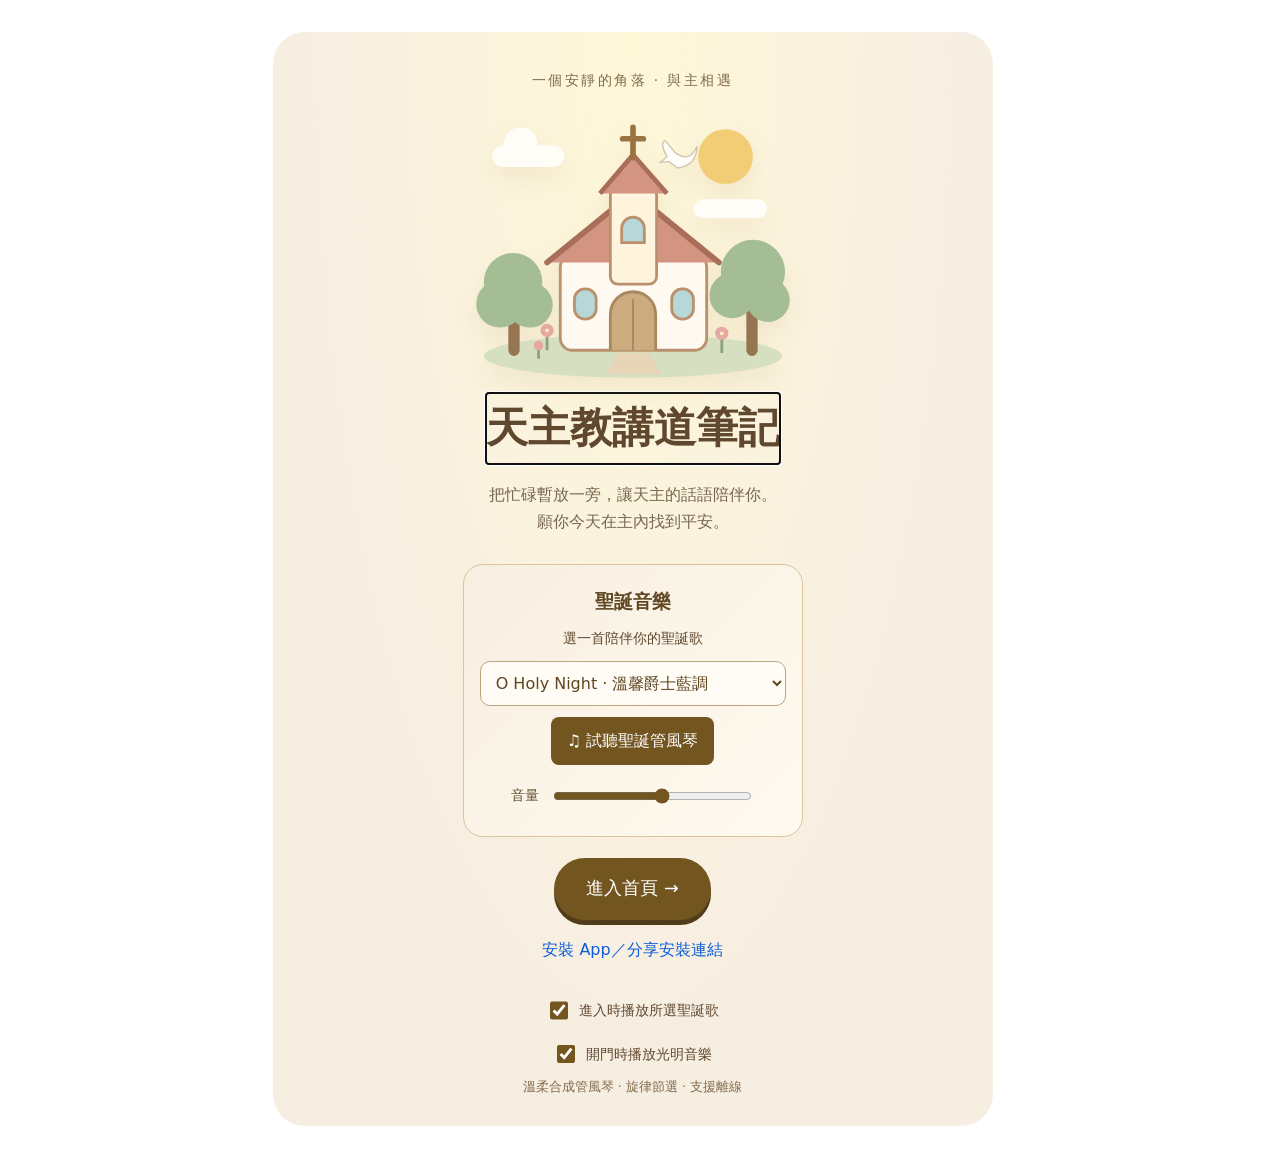
==== index.html @ d3eb5dec "開門加入白藍黃柔和放射光並漸顯金句" ====
<!DOCTYPE html>
<html lang="zh-Hant">
<head>
  <meta charset="UTF-8">
  <meta name="viewport" content="width=device-width, initial-scale=1.0">
  <title>天主教講道筆記</title>
  <meta name="theme-color" content="#72551f">
  <meta name="apple-mobile-web-app-capable" content="yes">
  <meta name="apple-mobile-web-app-title" content="講道筆記">
  <link rel="manifest" href="manifest.webmanifest">
  <link rel="icon" href="icons/app-icon.svg" type="image/svg+xml">
  <link rel="apple-touch-icon" href="icons/app-icon-192.png">
  <link rel="preload" as="image" href="icons/church-glass-door-left.webp">
  <link rel="preload" as="image" href="icons/church-glass-door-right.webp">
  <link rel="stylesheet" href="cover.css">
  <style>
    body {
      font-family: system-ui, "Noto Sans TC", "Microsoft JhengHei", sans-serif;
      max-width: 720px;
      margin: 0 auto;
      padding: 2rem 1.5rem;
      line-height: 1.7;
      color: #222;
    }
    h1 {
      font-size: 1.8rem;
      margin-bottom: 0.3rem;
    }
    .subtitle {
      color: #666;
      margin-bottom: 2rem;
    }
    .card {
      background: #f8f9fa;
      border-radius: 12px;
      padding: 1.5rem;
      margin-bottom: 1.5rem;
    }
    a {
      color: #0b5ed7;
      text-decoration: none;
    }
    a:hover {
      text-decoration: underline;
    }
    .actions {
      display: flex;
      flex-wrap: wrap;
      gap: 0.75rem;
      margin-top: 1rem;
    }
    .button {
      display: inline-block;
      padding: 0.65rem 1rem;
      border: 0;
      border-radius: 8px;
      color: white;
      background: #72551f;
      cursor: pointer;
      font: inherit;
      text-decoration: none;
    }
    .button.secondary { background: #657468; }
    .button:hover { text-decoration: none; filter: brightness(1.08); }
    [hidden] { display: none !important; }
    .scripture-card { background: #fff8e8; border-left: 4px solid #72551f; }
    .scripture-card h2 { font-size: 1.25rem; margin-top: 0; }
    #verseText { margin: 1rem 0; font-size: 1.2rem; line-height: 1.9; }
    #verseReference { color: #665434; font-size: .9rem; }
    .cover-music { width: min(100%,340px); box-sizing: border-box; border-radius: 20px; padding: 1rem; margin: .5rem 0 1.3rem; }
    .cover-music h2 { font-size: 1.2rem; }
    .cover-music label { font-size: .85rem; }
    #christmasSong { display: block; width: 100%; margin: .65rem 0; padding: .7rem; border: 1px solid #bba57f; border-radius: 10px; color: #604723; background: #fffcf5; font: inherit; }
    .cover-music .organ-volume { margin-top: .45rem; justify-content: center; }
    .christmas-card { background: linear-gradient(135deg,#f7efe0,#fffaf0); border: 1px solid #dac59a; }
    .christmas-card h2 { font-family: Georgia,"Noto Serif TC",serif; color: #604723; margin: .3rem 0; }
    .christmas-kicker { color: #806943; font-size: .8rem; letter-spacing: .16em; margin: 0; }
    .organ-volume { display: flex; align-items: center; gap: .8rem; margin-top: 1rem; color: #665434; }
    .organ-volume input { accent-color: #72551f; width: min(220px,65%); min-height: 44px; }
    #christmasOrganStatus:empty { display: none; }
    .home-page h1:focus { outline: none; }
    .home-page { min-height: calc(100svh - 4rem); }
    .page-navigation { display: flex; align-items: center; justify-content: space-between; gap: 1rem; }
    .page-count { color: #806943; white-space: nowrap; font-size: .9rem; }
    .verse-page { cursor: pointer; }
    .verse-tap-hint { text-align: center; color: #806943; font-size: .9rem; margin: 1.5rem 0 .5rem; }
    .verse-page { display: flex; flex-direction: column; transform: translateZ(0); backface-visibility: hidden; isolation: isolate; }
    .verse-page .scripture-card { margin: auto 0; }
    .verse-page h1 { margin: 1rem 0 1.5rem; }
    .home-top-actions { display: flex; align-items: center; gap: .75rem; }
    .settings-button { border: 1px solid #ded0b8; border-radius: 999px; padding: .45rem .8rem; background: #faf5eb; color: #72551f; font: inherit; cursor: pointer; min-height: 44px; }
    .settings-button span { font-size: 1.3rem; vertical-align: middle; }
    .sacred-heart-home { text-align: center; }
    .sacred-heart-figure { margin: .8rem auto 1rem; }
    .sacred-heart-figure img { display: block; width: auto; height: min(49svh,460px); max-width: 100%; object-fit: contain; margin: 0 auto; border-radius: 18px; box-shadow: 0 8px 26px #76532826; background: #eee0c8; }
    .sacred-heart-figure figcaption { font-family: Georgia,"Noto Serif TC",serif; margin-top: .6rem; color: #806943; }
    .homily-entry { border-radius: 999px; padding: .85rem 2.5rem; font-size: 1.15rem; }
    .settings-dialog { width: min(640px,calc(100% - 3rem)); max-height: 86svh; box-sizing: border-box; overflow-y: auto; overscroll-behavior: contain; padding: 1.2rem; color: #24211d; background: #fffcf6; border: 1px solid #d9c7a7; border-radius: 20px; box-shadow: 0 16px 70px #30231644; }
    .settings-dialog::backdrop { background: #2c241c88; }
    .settings-header { display: flex; align-items: center; justify-content: space-between; gap: 1rem; margin-bottom: 1rem; }
    .settings-header h2 { margin: 0; font-size: 1.4rem; }
    .settings-close { color: #72551f; background: #f5edde; border: 0; padding: .6rem .8rem; border-radius: 10px; font: inherit; cursor: pointer; min-height: 44px; }
    .settings-dialog h3 { margin: 0; font-size: 1.15rem; }
    .settings-dialog .actions a,.settings-dialog .actions button { font-size: .95rem; }
    .tools-page h1 { margin: .6rem 0 .2rem; }
    .tools-page #today { margin: .3rem 0 .8rem; }
    .tools-page .actions { margin-top: .6rem; }
    .tools-page #offlineStatus { margin: .6rem 0; }
    .tools-page .backup-panel { margin: .6rem 0; padding: .8rem; }
    .tools-page .backup-panel h2 { margin: 0 0 .7rem; }
    .tools-page .backup-panel p { margin: .5rem 0; }
    .tools-page .card { padding: 1rem; margin-bottom: 1rem; }
    .tools-page .card h2 { margin-top: 0; font-size: 1.25rem; }
    .tools-page details { margin-top: 1rem; }
    summary { cursor: pointer; color: #72551f; padding: .3rem 0; }
    @media(max-width:450px) { body { padding: 1rem; } .home-page { min-height: calc(100svh - 2rem); } }
    .install-help { color: #666; font-size: 0.9rem; }
  </style>
</head>
<body>
  <section id="welcomeCover" class="welcome-cover" aria-labelledby="welcomeTitle" hidden>
    <p class="welcome-kicker">一個安靜的角落 · 與主相遇</p>
    <svg class="welcome-art" viewBox="0 0 360 300" role="img" aria-label="暖陽下的小教堂，白鴿、花朵與綠樹環繞">
      <circle cx="278" cy="60" r="29" fill="#f2cd76"/>
      <g fill="#fffdf7"><rect x="31" y="48" width="76" height="23" rx="12"/><circle cx="61" cy="47" r="18"/><rect x="244" y="105" width="78" height="20" rx="10"/></g>
      <ellipse cx="180" cy="271" rx="158" ry="23" fill="#d6dfbf"/>
      <path d="M54 265v-58m252 58v-67" stroke="#967652" stroke-width="12" stroke-linecap="round"/>
      <g fill="#a4bd94"><circle cx="53" cy="193" r="31"/><circle cx="39" cy="216" r="25"/><circle cx="71" cy="217" r="24"/><circle cx="307" cy="182" r="34"/><circle cx="285" cy="207" r="24"/><circle cx="323" cy="212" r="23"/></g>
      <rect x="103" y="164" width="155" height="101" rx="13" fill="#fffaf1" stroke="#ba916c" stroke-width="3"/>
      <path d="M89 172l91-74 91 74" fill="#d39581" stroke="#a96e59" stroke-width="6" stroke-linejoin="round" stroke-linecap="round"/>
      <rect x="156" y="93" width="49" height="102" rx="8" fill="#fff4dd" stroke="#ba916c" stroke-width="3"/>
      <path d="M145 99l35-41 36 41" fill="#d39581" stroke="#a96e59" stroke-width="5" stroke-linejoin="round"/>
      <path d="M180 61V29m-11 12h22" stroke="#997441" stroke-width="6" stroke-linecap="round"/>
      <path d="M168 151v-15a12 12 0 0124 0v15z" fill="#b8d7d8" stroke="#ba916c" stroke-width="3"/>
      <path d="M156 265v-38a24 24 0 0148 0v38" fill="#ccac7e" stroke="#a78861" stroke-width="3"/>
      <path d="M180 211v54" stroke="#a78861" stroke-width="2"/>
      <g fill="#b8d7d8" stroke="#ba916c" stroke-width="3"><rect x="118" y="200" width="23" height="32" rx="11"/><rect x="221" y="200" width="23" height="32" rx="11"/></g>
      <path d="M164 268l-12 22h58l-13-22" fill="#e8d4b6"/>
      <path d="M225 56q15 11 23-7-1 21-21 23l-9-7-9 1 7-6q-8-15-2-17z" fill="#fffdf9" stroke="#d2c6af" stroke-width="1.5"/>
      <g stroke="#8da479" stroke-width="3"><path d="M89 265v-19m185 22v-20m-194 26v-13"/></g>
      <g fill="#e5a8a3"><circle cx="89" cy="244" r="7"/><circle cx="274" cy="247" r="7"/><circle cx="80" cy="260" r="5"/></g>
      <g fill="#fff0bb"><circle cx="89" cy="244" r="2"/><circle cx="274" cy="247" r="2"/></g>
    </svg>
    <h1 id="welcomeTitle">天主教講道筆記</h1>
    <p class="welcome-description">把忙碌暫放一旁，讓天主的話語陪伴你。<br>願你今天在主內找到平安。</p>
    <section class="christmas-card cover-music" aria-labelledby="christmasHeading">
      <h2 id="christmasHeading">聖誕音樂</h2>
      <label for="christmasSong">選一首陪伴你的聖誕歌</label>
      <select id="christmasSong">
        <option value="holy-night">O Holy Night · 溫馨爵士藍調</option>
        <option value="silent-night">Silent Night · 平安夜</option>
      </select>
      <button id="christmasOrgan" class="button" type="button" aria-pressed="false">♫ 試聽聖誕管風琴</button>
      <label class="organ-volume" for="christmasOrganVolume">音量
        <input id="christmasOrganVolume" type="range" min="0" max="1" step="0.05" value="0.55">
      </label>
      <p id="christmasOrganStatus" role="status" aria-live="polite"></p>
    </section>
    <button id="enterHome" class="button enter-button" type="button">進入首頁 →</button>
    <p><a href="install.html">安裝 App／分享安裝連結</a></p>
    <label class="sound-setting"><input id="welcomeSound" type="checkbox" checked>進入時播放所選聖誕歌</label>
    <label class="sound-setting"><input id="entranceSound" type="checkbox" checked>開門時播放光明音樂</label>
    <p class="welcome-footnote">溫柔合成管風琴 · 旋律節選 · 支援離線</p>
  </section>
  <section id="versePage" class="home-page verse-page" aria-labelledby="versePageHeading" aria-describedby="verseTapHint" tabindex="0" hidden>
    <nav class="page-navigation" aria-label="首頁分頁">
      <button class="cover-return" type="button" data-home-page="cover">← 上一頁：封面</button>
      <span class="page-count">2 / 3</span>
    </nav>
    <h1 id="versePageHeading" tabindex="-1">在主內安歇片刻</h1>
  <section class="card scripture-card" aria-labelledby="verseHeading">
    <h2 id="verseHeading">聖經金句 · 在主內得安慰</h2>
    <div aria-live="polite" aria-atomic="true">
      <blockquote id="verseText">你們醒寤祈禱罷！免陷於誘惑。</blockquote>
      <p id="verseReference">瑪竇福音 26:41 · 思高聖經（經文節錄）</p>
    </div>
    <button class="button" id="nextVerse" type="button" disabled>換一句金句</button>
    <p class="install-help" id="verseHelp">100 則祈禱、安慰與盼望的經文，每次開啟隨機顯示。停下片刻，向主祈禱。</p>
  </section>
    <p id="verseTapHint" class="verse-tap-hint">輕點此頁，進入講道與備份</p>
  </section>
  <script src="verses.js"></script>

  <section id="homeContent" class="home-page tools-page" aria-labelledby="homeHeading" hidden>
    <nav class="page-navigation" aria-label="首頁分頁">
      <button class="cover-return" type="button" data-home-page="verse">← 上一頁：聖經金句</button>
      <div class="home-top-actions"><span class="page-count">3 / 3</span><button id="openSettings" class="settings-button" type="button" aria-label="開啟設定" aria-controls="appSettings" aria-expanded="false"><span aria-hidden="true">⚙</span> 設定</button></div>
    </nav>
    <h1 id="homeHeading" tabindex="-1">講道筆記</h1>
    <p id="today" class="install-help">載入中…</p>
    <div class="sacred-heart-home">
      <figure class="sacred-heart-figure">
        <img src="icons/sacred-heart.webp" width="720" height="960" alt="耶穌聖心聖像：耶穌身披紅袍，一手指向聖心，一手舉起祝福，手掌與手背可見受難釘痕。" decoding="async">
        <figcaption>耶穌聖心</figcaption>
      </figure>
      <a class="button homily-entry" href="homily.html">開啟講道</a>
    </div>

    <dialog id="appSettings" class="settings-dialog" aria-labelledby="settingsHeading">
      <header class="settings-header"><h2 id="settingsHeading">設定</h2><button id="closeSettings" class="settings-close" type="button" autofocus>關閉 ✕</button></header>
      <section class="card">
        <h3>更新與管理</h3>
        <div class="actions">
          <a class="button secondary" href="admin/">管理後台</a>
          <a class="button secondary" href="install.html">App 安裝連結</a>
          <button class="button" id="installButton" type="button">安裝離線 App</button>
        </div>
        <p id="offlineStatus" role="status" aria-live="polite"></p>
    <details id="installDetails" class="install-help"><summary>安裝與離線使用說明</summary>
    <div id="installHelp">
      <p>將講道筆記加入主畫面，就能像 App 一樣開啟。首次請連線開啟，等候顯示「已可離線閱讀」。</p>
      <ul>
        <li>iPhone／iPad：用 Safari 開啟，點「分享」→「加入主畫面」。</li>
        <li>Android：用 Chrome 開啟，點「安裝離線 App」；若沒有安裝提示，使用選單的「安裝應用程式」或「加到主畫面」。</li>
        <li>電腦：使用 Chrome 或 Edge，點網址列的安裝圖示。</li>
      </ul>
      <p>離線可閱讀三個年度的講道；管理後台與更新內容需要網路。清除瀏覽器資料會移除離線內容，之後需重新連線儲存。</p>
    </div>
    </details>
      </section>
      <div id="backupTools" data-compact="true"></div>
      <button id="showCover" class="cover-return" type="button" data-home-page="cover">回到第一頁：封面</button>
    </dialog>
  <script src="data-model.js"></script>
  <script src="backup.js"></script>

  <script>
    const now = new Date();
    const options = { year: 'numeric', month: 'long', day: 'numeric', weekday: 'long' };
    document.getElementById('today').textContent =
      now.toLocaleDateString('zh-TW', options);

    let installPrompt;
    const installButton = document.getElementById('installButton');
    window.addEventListener('beforeinstallprompt', event => {
      event.preventDefault();
      installPrompt = event;
      installButton.hidden = false;
    });
    installButton.addEventListener('click', async () => {
      if (!installPrompt) {
        document.getElementById('installDetails').open = true;
        document.getElementById('installHelp').scrollIntoView({ behavior: 'smooth', block: 'center' });
        return;
      }
      installPrompt.prompt();
      await installPrompt.userChoice;
      installPrompt = null;
      installButton.hidden = true;
    });
    window.addEventListener('appinstalled', () => {
      installButton.hidden = true;
      installPrompt = null;
    });

  </script>
  <script src="offline.js"></script>
  </section>
  <div id="doorTransition" class="door-transition" aria-hidden="true" hidden>
    <div class="door-glow"></div>
    <div class="door-sunlight"></div>
    <div class="church-door door-left"><img class="door-art" src="icons/church-glass-door-left.webp" width="420" height="1280" alt="" decoding="async" fetchpriority="high"><span class="door-panel"></span><span class="door-hinge"></span><span class="door-hinge lower"></span><span class="door-handle"></span></div>
    <div class="church-door door-right"><img class="door-art" src="icons/church-glass-door-right.webp" width="420" height="1280" alt="" decoding="async" fetchpriority="high"><span class="door-panel"></span><span class="door-hinge"></span><span class="door-hinge lower"></span><span class="door-handle"></span></div>
    <div class="door-frame" aria-hidden="true"></div>
  </div>
  <script src="christmas-organ.js"></script>
  <script src="cover.js"></script>
  <script src="home-settings.js"></script>
</body>
</html>
---- cover.css ----
.welcome-cover{min-height:calc(100svh - 7rem);display:flex;flex-direction:column;align-items:center;justify-content:center;text-align:center;padding:1.8rem 1rem;border-radius:32px;background:radial-gradient(ellipse at top,#fff8d8,transparent 65%),#f7eee2;color:#60482f;position:relative;overflow:hidden}
.welcome-cover[hidden],#homeContent[hidden]{display:none!important}
.welcome-cover .welcome-kicker{font-size:.85rem;letter-spacing:.18em;color:#806b4d;margin:.5rem 0}
.welcome-cover h1{font-size:clamp(1.8rem,7vw,2.6rem);margin:.6rem 0}
.welcome-cover .welcome-description{max-width:25rem;margin:.5rem auto 1.3rem;color:#786650}
.welcome-art{width:min(100%,340px);height:auto;filter:drop-shadow(0 12px 12px #b38c5120)}
.welcome-cover .enter-button{padding:1rem 2rem;border-radius:999px;background:#72551f;box-shadow:0 5px 0 #503c19;font-size:1.1rem;min-height:52px}
.enter-button:active{transform:translateY(3px);box-shadow:0 2px 0 #503c19}
.welcome-cover .sound-setting{display:flex;align-items:center;gap:.5rem;justify-content:center;margin-top:1.2rem;font-size:.9rem}
.sound-setting input{width:1.15rem;height:1.15rem;accent-color:#72551f}
.cover-return{border:0;background:none;color:#72551f;text-decoration:underline;font:inherit;cursor:pointer;padding:.5rem 0}
.welcome-cover .welcome-footnote{font-size:.8rem;color:#806b4d;margin:.6rem 0 0}
@media(max-width:450px){.welcome-cover{min-height:calc(100svh - 5rem);padding:1.2rem .8rem}.welcome-art{max-width:270px}}
@media(prefers-reduced-motion:reduce){.enter-button:active{transform:none}}

/* Warm double doors cover the page swap; only transform/opacity are animated. */
.door-transition{position:fixed;inset:0;z-index:1000;perspective:1400px;overflow:hidden;pointer-events:auto;isolation:isolate;touch-action:none;overscroll-behavior:contain}
.door-transition[hidden]{display:none!important}
.door-glow{position:absolute;inset:0;background:radial-gradient(ellipse at 50% 42%,#fffdf1 0%,#fff3c9 24%,#e1eff8 55%,#f7f2e8 88%);opacity:1}
.door-sunlight{position:absolute;inset:-18%;opacity:0;pointer-events:none;transform-origin:50% 42%;will-change:transform,opacity;background:radial-gradient(ellipse at 50% 42%,#fffef5d9 0%,#fff7c65c 21%,#cceaff52 42%,transparent 68%)}
.door-sunlight:before{content:'';position:absolute;inset:0;background:repeating-conic-gradient(from -8deg at 50% 42%,#fff8d126 0deg,#fffdf680 5deg,#cbeaff59 10deg,transparent 17deg,transparent 29deg);mask-image:radial-gradient(ellipse at 50% 42%,#000 4%,#000b 34%,transparent 71%);-webkit-mask-image:radial-gradient(ellipse at 50% 42%,#000 4%,#000b 34%,transparent 71%);filter:blur(3px)}
.door-sunlight:after{content:'';position:absolute;inset:12%;background:radial-gradient(ellipse at 50% 40%,#fffef4bd 0%,#fff6bb4d 25%,#d5edff33 47%,transparent 70%)}
.church-door{position:absolute;top:0;bottom:0;width:50.1%;box-sizing:border-box;background:#35464a;backface-visibility:hidden;will-change:transform;border:5px solid #55432f;box-shadow:inset 0 0 0 2px #c9ad75,0 0 10px #193c4355}
.door-art{position:absolute;inset:0;display:block;width:100%;height:100%;object-fit:cover;pointer-events:none}
.church-door:after{content:'';position:absolute;inset:0;pointer-events:none;background:linear-gradient(115deg,transparent 15%,#fff9e713 35%,transparent 52%,#fff9e70c 72%,transparent 87%)}
.door-left{left:0;transform-origin:left center}
.door-right{right:0;transform-origin:right center}
.door-panel{display:none}
.door-frame{--frame-width:clamp(14px,3.5vw,26px);position:absolute;inset:0;z-index:3;box-sizing:border-box;border:var(--frame-width) solid #72502e;border-image:linear-gradient(120deg,#372719,#b48c54 18%,#795633 44%,#d1ad70 74%,#422e1d) 1;box-shadow:inset 0 0 0 2px #e3c58c,inset 0 0 15px #21160999;pointer-events:none}
.door-frame:before{content:'';position:absolute;inset:calc(5px - var(--frame-width));border:2px solid #d6b37a88;pointer-events:none}
.door-frame:after{content:'';position:absolute;inset:-4px;border:2px solid #332316aa;box-shadow:0 0 0 1px #edcb8b77;pointer-events:none}
.door-handle{position:absolute;top:53%;box-sizing:border-box;width:30px;height:106px;border:2px solid #9b773d;border-radius:15px;background:linear-gradient(100deg,#67502b,#d6b872 34%,#aa8546 65%,#5e4626);box-shadow:2px 4px 6px #11222e99,inset 0 0 0 2px #f1d49266;z-index:2}
.door-handle:before{content:'';position:absolute;left:11px;top:7px;width:4px;height:4px;border-radius:50%;background:#5b452c;box-shadow:0 84px #5b452c,inset 0 1px 1px #f8e2a6}
.door-handle:after{content:'';position:absolute;left:7px;top:23px;width:11px;height:56px;box-sizing:border-box;border:1px solid #e6c37d;border-radius:7px;background:linear-gradient(90deg,#7d592c,#fff0b2 35%,#d3ab62 65%,#694b29);box-shadow:3px 3px 3px #2c251b88,-1px 0 1px #fff2c6aa}
.door-left .door-handle{right:7%}.door-right .door-handle{left:7%}
.door-hinge{position:absolute;left:0;top:27%;width:14%;height:8px;border-radius:1px 7px 7px 1px;background:linear-gradient(#9a917b,#394546 45%,#535e58);box-shadow:0 2px 3px #172b3377}
.door-hinge:after{content:'';position:absolute;left:18%;top:2px;width:3px;height:3px;border-radius:50%;background:#d0b47b;box-shadow:10px 0 #d0b47b}
.door-hinge.lower{top:79%}
.door-right .door-hinge{left:auto;right:0;transform:scaleX(-1)}
html{scrollbar-gutter:stable}
@media(prefers-reduced-motion:reduce){.church-door{will-change:auto}}
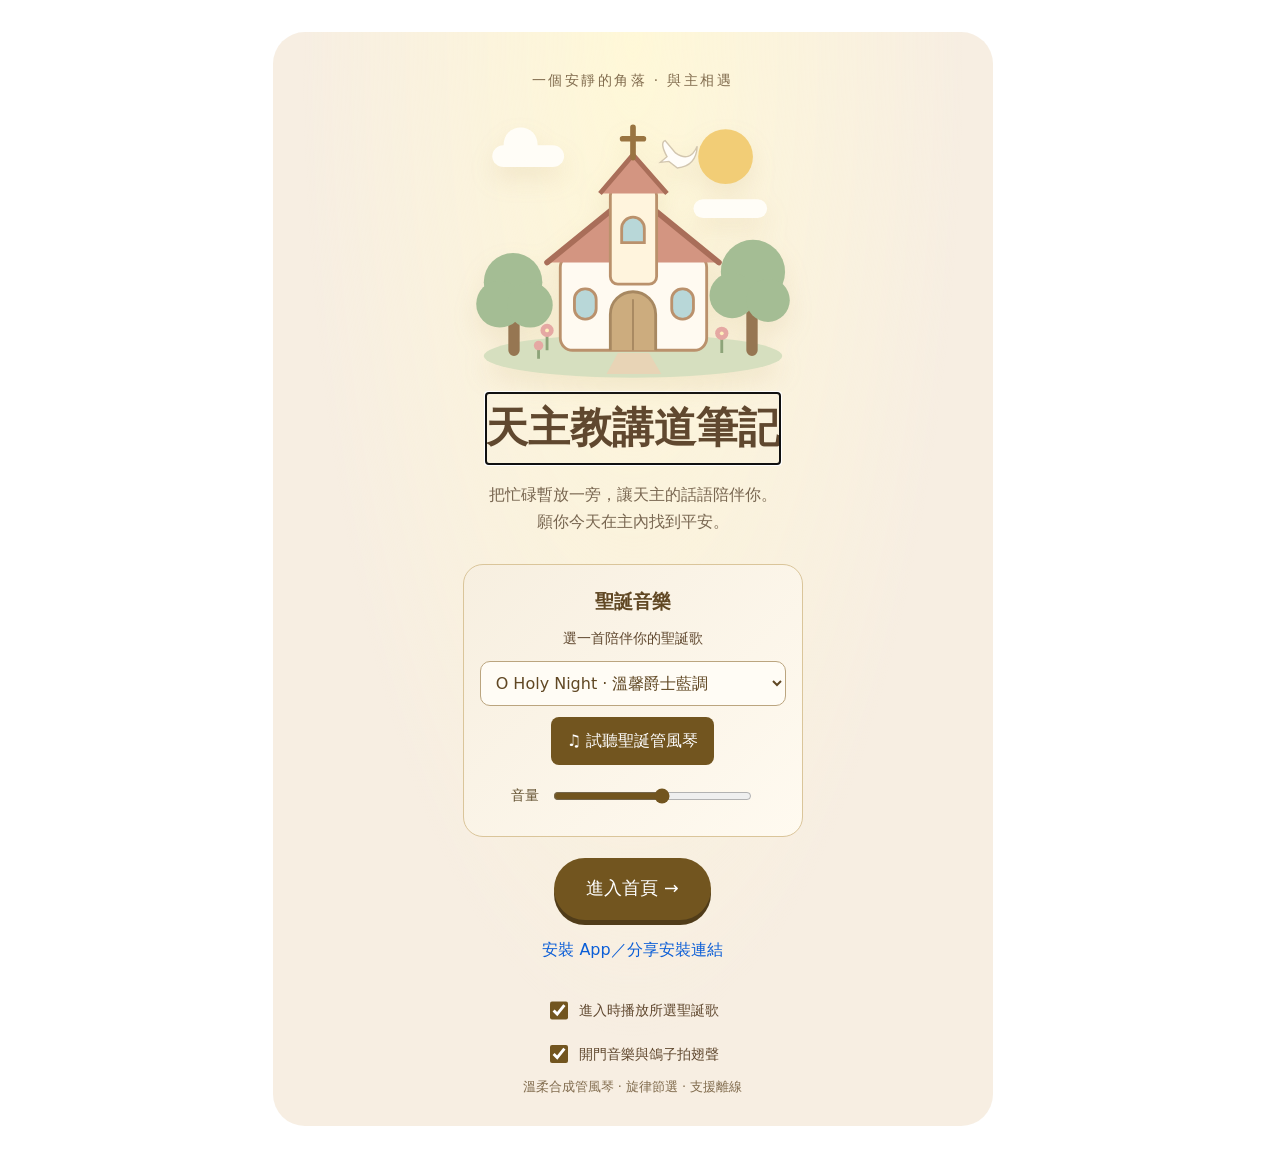
==== commit d39fdde1: "鴿子改為慢而有力拍翅並加入同步空氣拍打聲" ====
--- a/index.html
+++ b/index.html
@@ -12,6 +12,7 @@
   <link rel="apple-touch-icon" href="icons/app-icon-192.png">
   <link rel="preload" as="image" href="icons/church-glass-door-left.webp">
   <link rel="preload" as="image" href="icons/church-glass-door-right.webp">
+  <link rel="preload" as="image" href="icons/entry-dove-flight.webp">
   <link rel="stylesheet" href="cover.css">
   <style>
     body {
@@ -159,7 +160,7 @@
     <button id="enterHome" class="button enter-button" type="button">進入首頁 →</button>
     <p><a href="install.html">安裝 App／分享安裝連結</a></p>
     <label class="sound-setting"><input id="welcomeSound" type="checkbox" checked>進入時播放所選聖誕歌</label>
-    <label class="sound-setting"><input id="entranceSound" type="checkbox" checked>開門時播放光明音樂</label>
+    <label class="sound-setting"><input id="entranceSound" type="checkbox" checked>開門音樂與鴿子拍翅聲</label>
     <p class="welcome-footnote">溫柔合成管風琴 · 旋律節選 · 支援離線</p>
   </section>
   <section id="versePage" class="home-page verse-page" aria-labelledby="versePageHeading" aria-describedby="verseTapHint" tabindex="0" hidden>
@@ -259,9 +260,17 @@
   <div id="doorTransition" class="door-transition" aria-hidden="true" hidden>
     <div class="door-glow"></div>
     <div class="door-sunlight"></div>
+    <div class="door-threshold-light"></div>
+    <div class="door-gateway">
     <div class="church-door door-left"><img class="door-art" src="icons/church-glass-door-left.webp" width="420" height="1280" alt="" decoding="async" fetchpriority="high"><span class="door-panel"></span><span class="door-hinge"></span><span class="door-hinge lower"></span><span class="door-handle"></span></div>
     <div class="church-door door-right"><img class="door-art" src="icons/church-glass-door-right.webp" width="420" height="1280" alt="" decoding="async" fetchpriority="high"><span class="door-panel"></span><span class="door-hinge"></span><span class="door-hinge lower"></span><span class="door-handle"></span></div>
     <div class="door-frame" aria-hidden="true"></div>
+    </div>
+    <div class="door-doves" aria-hidden="true">
+      <div class="entry-dove dove-1"><div class="dove-soar"><div class="dove-sprite"><img class="dove-art" src="icons/entry-dove-flight.webp" width="1152" height="192" alt="" decoding="async" fetchpriority="high"></div></div></div>
+      <div class="entry-dove dove-2"><div class="dove-soar"><div class="dove-sprite"><img class="dove-art" src="icons/entry-dove-flight.webp" width="1152" height="192" alt="" decoding="async" fetchpriority="high"></div></div></div>
+      <div class="entry-dove dove-3"><div class="dove-soar"><div class="dove-sprite"><img class="dove-art" src="icons/entry-dove-flight.webp" width="1152" height="192" alt="" decoding="async" fetchpriority="high"></div></div></div>
+    </div>
   </div>
   <script src="christmas-organ.js"></script>
   <script src="cover.js"></script>
--- a/cover.css
+++ b/cover.css
@@ -16,10 +16,18 @@
 /* Warm double doors cover the page swap; only transform/opacity are animated. */
 .door-transition{position:fixed;inset:0;z-index:1000;perspective:1400px;overflow:hidden;pointer-events:auto;isolation:isolate;touch-action:none;overscroll-behavior:contain}
 .door-transition[hidden]{display:none!important}
-.door-glow{position:absolute;inset:0;background:radial-gradient(ellipse at 50% 42%,#fffdf1 0%,#fff3c9 24%,#e1eff8 55%,#f7f2e8 88%);opacity:1}
-.door-sunlight{position:absolute;inset:-18%;opacity:0;pointer-events:none;transform-origin:50% 42%;will-change:transform,opacity;background:radial-gradient(ellipse at 50% 42%,#fffef5d9 0%,#fff7c65c 21%,#cceaff52 42%,transparent 68%)}
-.door-sunlight:before{content:'';position:absolute;inset:0;background:repeating-conic-gradient(from -8deg at 50% 42%,#fff8d126 0deg,#fffdf680 5deg,#cbeaff59 10deg,transparent 17deg,transparent 29deg);mask-image:radial-gradient(ellipse at 50% 42%,#000 4%,#000b 34%,transparent 71%);-webkit-mask-image:radial-gradient(ellipse at 50% 42%,#000 4%,#000b 34%,transparent 71%);filter:blur(3px)}
-.door-sunlight:after{content:'';position:absolute;inset:12%;background:radial-gradient(ellipse at 50% 40%,#fffef4bd 0%,#fff6bb4d 25%,#d5edff33 47%,transparent 70%)}
+.door-glow{position:absolute;inset:0;background:radial-gradient(ellipse at 50% 50%,#fffef5 0%,#fdf5d6 17%,#deeffb 48%,#f7f4eb 88%);opacity:1}
+.door-sunlight{position:absolute;inset:-16%;opacity:0;pointer-events:none;transform-origin:50% 50%;will-change:transform,opacity;background:radial-gradient(ellipse at center,#fffef7ed 0%,#fff5bb80 9%,#c6edff70 25%,#67b6f342 51%,#4285d01f 76%,transparent 100%)}
+.door-sunlight:before{content:'';position:absolute;inset:0;background:url("data:image/svg+xml,%3Csvg%20xmlns%3D%22http%3A%2F%2Fwww.w3.org%2F2000%2Fsvg%22%20viewBox%3D%220%200%201200%201200%22%20preserveAspectRatio%3D%22none%22%3E%3Cg%20fill%3D%22none%22%3E%3Cpath%20d%3D%22M691.9%20599.6L1699.1%20594.6%22%20stroke%3D%22%23318ee5%22%20stroke-width%3D%220.84%22%20opacity%3D%220.73%22%2F%3E%3Cpath%20d%3D%22M672.6%20601.5L1758.3%20623.3%22%20stroke%3D%22%23318ee5%22%20stroke-width%3D%221.50%22%20opacity%3D%220.51%22%2F%3E%3Cpath%20d%3D%22M662.7%20601.8L1592.4%20628.4%22%20stroke%3D%22%2367c2fa%22%20stroke-width%3D%220.78%22%20opacity%3D%220.85%22%2F%3E%3Cpath%20d%3D%22M742.9%20607.6L1827.4%20664.8%22%20stroke%3D%22%23318ee5%22%20stroke-width%3D%221.40%22%20opacity%3D%220.67%22%2F%3E%3Cpath%20d%3D%22M666.3%20604.6L1771.0%20681.7%22%20stroke%3D%22%23318ee5%22%20stroke-width%3D%222.19%22%20opacity%3D%220.72%22%2F%3E%3Cpath%20d%3D%22M691.6%20607.8L1643.8%20688.6%22%20stroke%3D%22%23318ee5%22%20stroke-width%3D%220.77%22%20opacity%3D%220.73%22%2F%3E%3Cpath%20d%3D%22M680.7%20608.2L1653.5%20707.2%22%20stroke%3D%22%23318ee5%22%20stroke-width%3D%221.26%22%20opacity%3D%220.73%22%2F%3E%3Cpath%20d%3D%22M690.5%20610.5L1770.0%20735.9%22%20stroke%3D%22%2367c2fa%22%20stroke-width%3D%222.17%22%20opacity%3D%220.84%22%2F%3E%3Cpath%20d%3D%22M655.2%20607.4L1682.9%20744.4%22%20stroke%3D%22%23318ee5%22%20stroke-width%3D%221.98%22%20opacity%3D%220.79%22%2F%3E%3Cpath%20d%3D%22M738.2%20621.0L1748.7%20774.6%22%20stroke%3D%22%23fffdf0%22%20stroke-width%3D%220.88%22%20opacity%3D%220.63%22%2F%3E%3Cpath%20d%3D%22M677.8%20613.1L1618.3%20771.3%22%20stroke%3D%22%23318ee5%22%20stroke-width%3D%220.77%22%20opacity%3D%220.54%22%2F%3E%3Cpath%20d%3D%22M654.5%20610.1L1604.9%20786.3%22%20stroke%3D%22%23318ee5%22%20stroke-width%3D%221.25%22%20opacity%3D%220.61%22%2F%3E%3Cpath%20d%3D%22M638.3%20607.8L1763.8%20837.9%22%20stroke%3D%22%2367c2fa%22%20stroke-width%3D%221.03%22%20opacity%3D%220.60%22%2F%3E%3Cpath%20d%3D%22M695.2%20620.5L1599.8%20815.4%22%20stroke%3D%22%23fffdf0%22%20stroke-width%3D%222.07%22%20opacity%3D%220.73%22%2F%3E%3Cpath%20d%3D%22M686.3%20620.7L1708.6%20865.7%22%20stroke%3D%22%2367c2fa%22%20stroke-width%3D%221.98%22%20opacity%3D%220.80%22%2F%3E%3Cpath%20d%3D%22M687.3%20622.0L1478.0%20821.8%22%20stroke%3D%22%2367c2fa%22%20stroke-width%3D%221.14%22%20opacity%3D%220.80%22%2F%3E%3Cpath%20d%3D%22M686.3%20623.0L1701.0%20893.8%22%20stroke%3D%22%23fffdf0%22%20stroke-width%3D%221.32%22%20opacity%3D%220.84%22%2F%3E%3Cpath%20d%3D%22M652.9%20615.4L1673.9%20912.0%22%20stroke%3D%22%2367c2fa%22%20stroke-width%3D%221.42%22%20opacity%3D%220.80%22%2F%3E%3Cpath%20d%3D%22M665.2%20619.9L1661.5%20923.3%22%20stroke%3D%22%23318ee5%22%20stroke-width%3D%221.40%22%20opacity%3D%220.54%22%2F%3E%3Cpath%20d%3D%22M715.6%20637.4L1456.7%20876.8%22%20stroke%3D%22%23318ee5%22%20stroke-width%3D%221.27%22%20opacity%3D%220.50%22%2F%3E%3Cpath%20d%3D%22M671.3%20624.6L1547.8%20927.0%22%20stroke%3D%22%23fff2b8%22%20stroke-width%3D%221.28%22%20opacity%3D%220.50%22%2F%3E%3Cpath%20d%3D%22M659.3%20621.2L1771.1%201018.6%22%20stroke%3D%22%23fffdf0%22%20stroke-width%3D%220.92%22%20opacity%3D%220.70%22%2F%3E%3Cpath%20d%3D%22M648.2%20618.3L1449.1%20922.3%22%20stroke%3D%22%2367c2fa%22%20stroke-width%3D%222.02%22%20opacity%3D%220.73%22%2F%3E%3Cpath%20d%3D%22M677.7%20630.9L1440.9%20934.8%22%20stroke%3D%22%2367c2fa%22%20stroke-width%3D%221.12%22%20opacity%3D%220.46%22%2F%3E%3Cpath%20d%3D%22M734.5%20656.2L1443.8%20952.9%22%20stroke%3D%22%2367c2fa%22%20stroke-width%3D%221.65%22%20opacity%3D%220.74%22%2F%3E%3Cpath%20d%3D%22M651.0%20622.2L1469.7%20977.7%22%20stroke%3D%22%23fff2b8%22%20stroke-width%3D%221.26%22%20opacity%3D%220.47%22%2F%3E%3Cpath%20d%3D%22M668.2%20630.9L1652.1%201076.1%22%20stroke%3D%22%2367c2fa%22%20stroke-width%3D%221.76%22%20opacity%3D%220.82%22%2F%3E%3Cpath%20d%3D%22M680.6%20638.9L1433.1%201002.3%22%20stroke%3D%22%2367c2fa%22%20stroke-width%3D%221.46%22%20opacity%3D%220.55%22%2F%3E%3Cpath%20d%3D%22M662.8%20630.9L1391.1%20989.5%22%20stroke%3D%22%23fffdf0%22%20stroke-width%3D%221.54%22%20opacity%3D%220.36%22%2F%3E%3Cpath%20d%3D%22M663.2%20632.7L1633.2%201134.3%22%20stroke%3D%22%23fffdf0%22%20stroke-width%3D%220.72%22%20opacity%3D%220.62%22%2F%3E%3Cpath%20d%3D%22M645.7%20624.6L1584.3%201128.7%22%20stroke%3D%22%23318ee5%22%20stroke-width%3D%221.91%22%20opacity%3D%220.47%22%2F%3E%3Cpath%20d%3D%22M669.4%20639.6L1575.6%201156.0%22%20stroke%3D%22%23fffdf0%22%20stroke-width%3D%221.53%22%20opacity%3D%220.61%22%2F%3E%3Cpath%20d%3D%22M690.8%20653.4L1657.7%201221.7%22%20stroke%3D%22%23fffdf0%22%20stroke-width%3D%221.26%22%20opacity%3D%220.68%22%2F%3E%3Cpath%20d%3D%22M702.0%20661.6L1465.2%201122.7%22%20stroke%3D%22%23fffdf0%22%20stroke-width%3D%221.62%22%20opacity%3D%220.54%22%2F%3E%3Cpath%20d%3D%22M720.1%20675.3L1613.0%201235.4%22%20stroke%3D%22%23fffdf0%22%20stroke-width%3D%221.81%22%20opacity%3D%220.77%22%2F%3E%3Cpath%20d%3D%22M691.9%20660.1L1345.1%201087.3%22%20stroke%3D%22%23fffdf0%22%20stroke-width%3D%221.58%22%20opacity%3D%220.46%22%2F%3E%3Cpath%20d%3D%22M716.0%20679.3L1351.5%201114.1%22%20stroke%3D%22%2367c2fa%22%20stroke-width%3D%221.33%22%20opacity%3D%220.36%22%2F%3E%3Cpath%20d%3D%22M638.2%20626.5L1498.9%201224.7%22%20stroke%3D%22%23fffdf0%22%20stroke-width%3D%221.40%22%20opacity%3D%220.76%22%2F%3E%3Cpath%20d%3D%22M660.9%20644.3L1565.1%201302.5%22%20stroke%3D%22%23318ee5%22%20stroke-width%3D%221.89%22%20opacity%3D%220.77%22%2F%3E%3Cpath%20d%3D%22M682.0%20661.5L1354.5%201166.0%22%20stroke%3D%22%23318ee5%22%20stroke-width%3D%221.59%22%20opacity%3D%220.64%22%2F%3E%3Cpath%20d%3D%22M698.2%20676.0L1527.5%201317.7%22%20stroke%3D%22%2367c2fa%22%20stroke-width%3D%220.90%22%20opacity%3D%220.78%22%2F%3E%3Cpath%20d%3D%22M709.7%20688.8L1335.2%201194.7%22%20stroke%3D%22%2367c2fa%22%20stroke-width%3D%221.24%22%20opacity%3D%220.48%22%2F%3E%3Cpath%20d%3D%22M649.5%20641.7L1358.9%201238.9%22%20stroke%3D%22%23318ee5%22%20stroke-width%3D%221.53%22%20opacity%3D%220.72%22%2F%3E%3Cpath%20d%3D%22M670.6%20661.1L1327.1%201228.9%22%20stroke%3D%22%23fffdf0%22%20stroke-width%3D%220.93%22%20opacity%3D%220.61%22%2F%3E%3Cpath%20d%3D%22M630.0%20627.0L1308.5%201237.2%22%20stroke%3D%22%2367c2fa%22%20stroke-width%3D%221.84%22%20opacity%3D%220.80%22%2F%3E%3Cpath%20d%3D%22M637.2%20634.6L1298.5%201249.5%22%20stroke%3D%22%23318ee5%22%20stroke-width%3D%220.85%22%20opacity%3D%220.59%22%2F%3E%3Cpath%20d%3D%22M667.4%20664.7L1339.4%201309.5%22%20stroke%3D%22%23318ee5%22%20stroke-width%3D%221.96%22%20opacity%3D%220.56%22%2F%3E%3Cpath%20d%3D%22M669.2%20667.7L1229.1%201215.9%22%20stroke%3D%22%23fffdf0%22%20stroke-width%3D%221.69%22%20opacity%3D%220.67%22%2F%3E%3Cpath%20d%3D%22M631.1%20631.8L1450.8%201470.8%22%20stroke%3D%22%2367c2fa%22%20stroke-width%3D%222.23%22%20opacity%3D%220.78%22%2F%3E%3Cpath%20d%3D%22M635.9%20638.1L1208.8%201244.8%22%20stroke%3D%22%23fff2b8%22%20stroke-width%3D%221.71%22%20opacity%3D%220.51%22%2F%3E%3Cpath%20d%3D%22M671.1%20676.9L1283.9%201339.6%22%20stroke%3D%22%2367c2fa%22%20stroke-width%3D%221.27%22%20opacity%3D%220.67%22%2F%3E%3Cpath%20d%3D%22M684.5%20696.0L1388.0%201494.6%22%20stroke%3D%22%23fffdf0%22%20stroke-width%3D%221.24%22%20opacity%3D%220.82%22%2F%3E%3Cpath%20d%3D%22M630.3%20635.0L1400.0%201523.2%22%20stroke%3D%22%23fffdf0%22%20stroke-width%3D%220.97%22%20opacity%3D%220.64%22%2F%3E%3Cpath%20d%3D%22M679.3%20695.8L1333.9%201486.2%22%20stroke%3D%22%2367c2fa%22%20stroke-width%3D%220.86%22%20opacity%3D%220.56%22%2F%3E%3Cpath%20d%3D%22M654.8%20667.9L1232.4%201383.6%22%20stroke%3D%22%23318ee5%22%20stroke-width%3D%222.28%22%20opacity%3D%220.73%22%2F%3E%3Cpath%20d%3D%22M623.8%20630.8L1330.7%201544.5%22%20stroke%3D%22%2367c2fa%22%20stroke-width%3D%221.77%22%20opacity%3D%220.53%22%2F%3E%3Cpath%20d%3D%22M671.1%20695.6L1192.7%201396.7%22%20stroke%3D%22%23318ee5%22%20stroke-width%3D%222.18%22%20opacity%3D%220.68%22%2F%3E%3Cpath%20d%3D%22M618.6%20625.8L1285.6%201550.3%22%20stroke%3D%22%2367c2fa%22%20stroke-width%3D%221.75%22%20opacity%3D%220.53%22%2F%3E%3Cpath%20d%3D%22M626.3%20637.5L1294.0%201587.9%22%20stroke%3D%22%23fffdf0%22%20stroke-width%3D%221.15%22%20opacity%3D%220.51%22%2F%3E%3Cpath%20d%3D%22M619.4%20628.4L1199.7%201478.4%22%20stroke%3D%22%2367c2fa%22%20stroke-width%3D%221.82%22%20opacity%3D%220.50%22%2F%3E%3Cpath%20d%3D%22M677.3%20717.6L1201.7%201515.7%22%20stroke%3D%22%23318ee5%22%20stroke-width%3D%221.28%22%20opacity%3D%220.63%22%2F%3E%3Cpath%20d%3D%22M617.1%20627.0L1178.0%201511.8%22%20stroke%3D%22%2367c2fa%22%20stroke-width%3D%221.01%22%20opacity%3D%220.51%22%2F%3E%3Cpath%20d%3D%22M650.7%20683.8L1203.1%201596.5%22%20stroke%3D%22%23fffdf0%22%20stroke-width%3D%221.44%22%20opacity%3D%220.66%22%2F%3E%3Cpath%20d%3D%22M653.0%20690.1L1085.4%201424.9%22%20stroke%3D%22%23fffdf0%22%20stroke-width%3D%222.05%22%20opacity%3D%220.43%22%2F%3E%3Cpath%20d%3D%22M653.2%20695.3L1174.1%201628.8%22%20stroke%3D%22%23318ee5%22%20stroke-width%3D%222.13%22%20opacity%3D%220.39%22%2F%3E%3Cpath%20d%3D%22M628.2%20652.1L1118.1%201557.6%22%20stroke%3D%22%2367c2fa%22%20stroke-width%3D%221.06%22%20opacity%3D%220.78%22%2F%3E%3Cpath%20d%3D%22M645.7%20688.8L1120.2%201610.0%22%20stroke%3D%22%23fffdf0%22%20stroke-width%3D%221.14%22%20opacity%3D%220.65%22%2F%3E%3Cpath%20d%3D%22M616.9%20634.3L1097.5%201609.5%22%20stroke%3D%22%2367c2fa%22%20stroke-width%3D%221.69%22%20opacity%3D%220.40%22%2F%3E%3Cpath%20d%3D%22M614.6%20630.7L1040.7%201529.4%22%20stroke%3D%22%23fffdf0%22%20stroke-width%3D%221.43%22%20opacity%3D%220.68%22%2F%3E%3Cpath%20d%3D%22M621.2%20646.5L1025.6%201533.8%22%20stroke%3D%22%23318ee5%22%20stroke-width%3D%222.01%22%20opacity%3D%220.76%22%2F%3E%3Cpath%20d%3D%22M644.2%20700.5L1051.5%201626.9%22%20stroke%3D%22%2367c2fa%22%20stroke-width%3D%221.30%22%20opacity%3D%220.58%22%2F%3E%3Cpath%20d%3D%22M636.2%20687.0L987.7%201531.1%22%20stroke%3D%22%23fffdf0%22%20stroke-width%3D%221.91%22%20opacity%3D%220.57%22%2F%3E%3Cpath%20d%3D%22M625.1%20662.5L1053.6%201731.1%22%20stroke%3D%22%2367c2fa%22%20stroke-width%3D%220.96%22%20opacity%3D%220.84%22%2F%3E%3Cpath%20d%3D%22M621.4%20655.2L989.4%201606.3%22%20stroke%3D%22%23318ee5%22%20stroke-width%3D%222.18%22%20opacity%3D%220.47%22%2F%3E%3Cpath%20d%3D%22M639.7%20709.2L1008.2%201722.1%22%20stroke%3D%22%2367c2fa%22%20stroke-width%3D%222.06%22%20opacity%3D%220.84%22%2F%3E%3Cpath%20d%3D%22M613.0%20637.9L984.2%201721.9%22%20stroke%3D%22%23fffdf0%22%20stroke-width%3D%221.02%22%20opacity%3D%220.83%22%2F%3E%3Cpath%20d%3D%22M624.3%20673.5L949.4%201655.3%22%20stroke%3D%22%23318ee5%22%20stroke-width%3D%221.59%22%20opacity%3D%220.75%22%2F%3E%3Cpath%20d%3D%22M622.5%20673.9L959.5%201780.1%22%20stroke%3D%22%2367c2fa%22%20stroke-width%3D%221.09%22%20opacity%3D%220.80%22%2F%3E%3Cpath%20d%3D%22M610.9%20637.9L941.6%201790.7%22%20stroke%3D%22%23318ee5%22%20stroke-width%3D%222.22%22%20opacity%3D%220.37%22%2F%3E%3Cpath%20d%3D%22M617.2%20664.4L913.7%201776.5%22%20stroke%3D%22%23318ee5%22%20stroke-width%3D%221.66%22%20opacity%3D%220.76%22%2F%3E%3Cpath%20d%3D%22M613.8%20655.2L832.5%201527.9%22%20stroke%3D%22%2367c2fa%22%20stroke-width%3D%221.77%22%20opacity%3D%220.38%22%2F%3E%3Cpath%20d%3D%22M624.3%20703.4L851.7%201672.4%22%20stroke%3D%22%23fffdf0%22%20stroke-width%3D%222.05%22%20opacity%3D%220.69%22%2F%3E%3Cpath%20d%3D%22M616.8%20676.4L806.9%201540.9%22%20stroke%3D%22%2367c2fa%22%20stroke-width%3D%222.16%22%20opacity%3D%220.41%22%2F%3E%3Cpath%20d%3D%22M628.2%20743.6L803.7%201636.3%22%20stroke%3D%22%23318ee5%22%20stroke-width%3D%221.59%22%20opacity%3D%220.55%22%2F%3E%3Cpath%20d%3D%22M618.3%20700.9L759.9%201482.5%22%20stroke%3D%22%2367c2fa%22%20stroke-width%3D%220.84%22%20opacity%3D%220.43%22%2F%3E%3Cpath%20d%3D%22M605.8%20634.8L791.4%201743.1%22%20stroke%3D%22%23318ee5%22%20stroke-width%3D%222.00%22%20opacity%3D%220.55%22%2F%3E%3Cpath%20d%3D%22M615.6%20700.6L781.1%201765.2%22%20stroke%3D%22%2367c2fa%22%20stroke-width%3D%220.71%22%20opacity%3D%220.69%22%2F%3E%3Cpath%20d%3D%22M618.7%20738.0L766.2%201825.1%22%20stroke%3D%22%2367c2fa%22%20stroke-width%3D%222.05%22%20opacity%3D%220.77%22%2F%3E%3Cpath%20d%3D%22M613.4%20714.0L719.5%201617.2%22%20stroke%3D%22%23fffdf0%22%20stroke-width%3D%221.34%22%20opacity%3D%220.80%22%2F%3E%3Cpath%20d%3D%22M613.9%20745.5L716.0%201817.5%22%20stroke%3D%22%2367c2fa%22%20stroke-width%3D%220.72%22%20opacity%3D%220.70%22%2F%3E%3Cpath%20d%3D%22M608.8%20712.7L672.1%201525.8%22%20stroke%3D%22%23318ee5%22%20stroke-width%3D%221.90%22%20opacity%3D%220.80%22%2F%3E%3Cpath%20d%3D%22M602.3%20636.7L661.3%201589.1%22%20stroke%3D%22%2367c2fa%22%20stroke-width%3D%222.20%22%20opacity%3D%220.62%22%2F%3E%3Cpath%20d%3D%22M606.2%20720.2L656.7%201704.0%22%20stroke%3D%22%23318ee5%22%20stroke-width%3D%221.82%22%20opacity%3D%220.76%22%2F%3E%3Cpath%20d%3D%22M603.7%20699.3L643.5%201767.4%22%20stroke%3D%22%23318ee5%22%20stroke-width%3D%221.66%22%20opacity%3D%220.70%22%2F%3E%3Cpath%20d%3D%22M602.4%20709.8L626.5%201827.5%22%20stroke%3D%22%2367c2fa%22%20stroke-width%3D%221.45%22%20opacity%3D%220.57%22%2F%3E%3Cpath%20d%3D%22M600.1%20685.9L601.0%201781.0%22%20stroke%3D%22%23fffdf0%22%20stroke-width%3D%221.46%22%20opacity%3D%220.40%22%2F%3E%3Cpath%20d%3D%22M599.1%20665.0L584.3%201704.2%22%20stroke%3D%22%23318ee5%22%20stroke-width%3D%222.23%22%20opacity%3D%220.47%22%2F%3E%3Cpath%20d%3D%22M595.2%20744.7L565.3%201642.3%22%20stroke%3D%22%23318ee5%22%20stroke-width%3D%220.76%22%20opacity%3D%220.75%22%2F%3E%3Cpath%20d%3D%22M598.1%20634.5L535.3%201801.4%22%20stroke%3D%22%2367c2fa%22%20stroke-width%3D%221.80%22%20opacity%3D%220.49%22%2F%3E%3Cpath%20d%3D%22M591.4%20726.7L539.1%201499.3%22%20stroke%3D%22%23318ee5%22%20stroke-width%3D%222.16%22%20opacity%3D%220.76%22%2F%3E%3Cpath%20d%3D%22M595.6%20652.6L497.9%201810.4%22%20stroke%3D%22%2367c2fa%22%20stroke-width%3D%222.06%22%20opacity%3D%220.84%22%2F%3E%3Cpath%20d%3D%22M588.1%20719.9L486.9%201736.7%22%20stroke%3D%22%23fff2b8%22%20stroke-width%3D%221.92%22%20opacity%3D%220.52%22%2F%3E%3Cpath%20d%3D%22M588.0%20704.1L466.5%201759.9%22%20stroke%3D%22%2367c2fa%22%20stroke-width%3D%221.31%22%20opacity%3D%220.60%22%2F%3E%3Cpath%20d%3D%22M590.9%20666.8L459.9%201623.6%22%20stroke%3D%22%2367c2fa%22%20stroke-width%3D%221.57%22%20opacity%3D%220.77%22%2F%3E%3Cpath%20d%3D%22M577.7%20746.2L422.9%201760.9%22%20stroke%3D%22%23fffdf0%22%20stroke-width%3D%221.05%22%20opacity%3D%220.48%22%2F%3E%3Cpath%20d%3D%22M588.3%20672.0L405.4%201797.3%22%20stroke%3D%22%23318ee5%22%20stroke-width%3D%221.84%22%20opacity%3D%220.84%22%2F%3E%3Cpath%20d%3D%22M574.7%20740.4L402.7%201695.0%22%20stroke%3D%22%23318ee5%22%20stroke-width%3D%222.24%22%20opacity%3D%220.63%22%2F%3E%3Cpath%20d%3D%22M584.5%20676.3L367.2%201745.6%22%20stroke%3D%22%23318ee5%22%20stroke-width%3D%222.14%22%20opacity%3D%220.81%22%2F%3E%3Cpath%20d%3D%22M587.7%20656.9L380.8%201611.6%22%20stroke%3D%22%23318ee5%22%20stroke-width%3D%220.99%22%20opacity%3D%220.67%22%2F%3E%3Cpath%20d%3D%22M573.6%20713.7L394.7%201485.0%22%20stroke%3D%22%23318ee5%22%20stroke-width%3D%221.99%22%20opacity%3D%220.63%22%2F%3E%3Cpath%20d%3D%22M584.9%20660.4L349.8%201598.9%22%20stroke%3D%22%23318ee5%22%20stroke-width%3D%221.10%22%20opacity%3D%220.70%22%2F%3E%3Cpath%20d%3D%22M588.4%20642.5L351.2%201510.0%22%20stroke%3D%22%2367c2fa%22%20stroke-width%3D%221.59%22%20opacity%3D%220.69%22%2F%3E%3Cpath%20d%3D%22M586.1%20648.7L326.9%201559.6%22%20stroke%3D%22%23318ee5%22%20stroke-width%3D%222.22%22%20opacity%3D%220.77%22%2F%3E%3Cpath%20d%3D%22M586.9%20642.7L326.8%201491.5%22%20stroke%3D%22%23318ee5%22%20stroke-width%3D%221.36%22%20opacity%3D%220.50%22%2F%3E%3Cpath%20d%3D%22M566.2%20703.7L320.5%201457.4%22%20stroke%3D%22%2367c2fa%22%20stroke-width%3D%221.43%22%20opacity%3D%220.54%22%2F%3E%3Cpath%20d%3D%22M574.3%20675.9L267.3%201581.4%22%20stroke%3D%22%23318ee5%22%20stroke-width%3D%222.28%22%20opacity%3D%220.39%22%2F%3E%3Cpath%20d%3D%22M576.1%20665.7L197.9%201704.0%22%20stroke%3D%22%2367c2fa%22%20stroke-width%3D%221.64%22%20opacity%3D%220.78%22%2F%3E%3Cpath%20d%3D%22M548.5%20734.9L249.2%201518.7%22%20stroke%3D%22%23fffdf0%22%20stroke-width%3D%221.18%22%20opacity%3D%220.63%22%2F%3E%3Cpath%20d%3D%22M578.6%20654.0L155.7%201720.8%22%20stroke%3D%22%2367c2fa%22%20stroke-width%3D%221.88%22%20opacity%3D%220.69%22%2F%3E%3Cpath%20d%3D%22M556.8%20703.9L219.7%201516.1%22%20stroke%3D%22%2367c2fa%22%20stroke-width%3D%221.85%22%20opacity%3D%220.36%22%2F%3E%3Cpath%20d%3D%22M544.5%20725.6L124.0%201677.9%22%20stroke%3D%22%23fff2b8%22%20stroke-width%3D%221.73%22%20opacity%3D%220.77%22%2F%3E%3Cpath%20d%3D%22M579.8%20643.6L144.6%201581.7%22%20stroke%3D%22%2367c2fa%22%20stroke-width%3D%221.12%22%20opacity%3D%220.51%22%2F%3E%3Cpath%20d%3D%22M545.8%20714.0L144.7%201557.3%22%20stroke%3D%22%23318ee5%22%20stroke-width%3D%220.90%22%20opacity%3D%220.79%22%2F%3E%3Cpath%20d%3D%22M584.5%20630.7L55.5%201680.1%22%20stroke%3D%22%23fffdf0%22%20stroke-width%3D%220.87%22%20opacity%3D%220.63%22%2F%3E%3Cpath%20d%3D%22M554.5%20688.1L175.7%201420.7%22%20stroke%3D%22%2367c2fa%22%20stroke-width%3D%220.87%22%20opacity%3D%220.84%22%2F%3E%3Cpath%20d%3D%22M559.5%20675.0L84.2%201555.3%22%20stroke%3D%22%2367c2fa%22%20stroke-width%3D%220.78%22%20opacity%3D%220.48%22%2F%3E%3Cpath%20d%3D%22M572.7%20648.5L21.3%201627.7%22%20stroke%3D%22%2367c2fa%22%20stroke-width%3D%221.92%22%20opacity%3D%220.84%22%2F%3E%3Cpath%20d%3D%22M567.7%20655.1L39.8%201556.2%22%20stroke%3D%22%2367c2fa%22%20stroke-width%3D%221.08%22%20opacity%3D%220.65%22%2F%3E%3Cpath%20d%3D%22M534.0%20707.8L125.6%201375.1%22%20stroke%3D%22%23fffdf0%22%20stroke-width%3D%221.77%22%20opacity%3D%220.39%22%2F%3E%3Cpath%20d%3D%22M565.3%20655.2L-45.2%201627.0%22%20stroke%3D%22%2367c2fa%22%20stroke-width%3D%220.73%22%20opacity%3D%220.84%22%2F%3E%3Cpath%20d%3D%22M548.9%20677.3L-78.6%201626.8%22%20stroke%3D%22%2367c2fa%22%20stroke-width%3D%221.76%22%20opacity%3D%220.72%22%2F%3E%3Cpath%20d%3D%22M540.2%20689.2L40.8%201434.6%22%20stroke%3D%22%23fffdf0%22%20stroke-width%3D%221.40%22%20opacity%3D%220.70%22%2F%3E%3Cpath%20d%3D%22M558.4%20659.9L4.1%201458.3%22%20stroke%3D%22%2367c2fa%22%20stroke-width%3D%221.02%22%20opacity%3D%220.58%22%2F%3E%3Cpath%20d%3D%22M515.4%20716.0L51.4%201351.9%22%20stroke%3D%22%23318ee5%22%20stroke-width%3D%221.14%22%20opacity%3D%220.71%22%2F%3E%3Cpath%20d%3D%22M571.1%20638.3L-133.1%201573.7%22%20stroke%3D%22%23318ee5%22%20stroke-width%3D%222.03%22%20opacity%3D%220.78%22%2F%3E%3Cpath%20d%3D%22M554.5%20658.4L30.4%201331.7%22%20stroke%3D%22%23fffdf0%22%20stroke-width%3D%221.89%22%20opacity%3D%220.49%22%2F%3E%3Cpath%20d%3D%22M529.8%20687.1L-90.5%201456.0%22%20stroke%3D%22%23fffdf0%22%20stroke-width%3D%221.02%22%20opacity%3D%220.80%22%2F%3E%3Cpath%20d%3D%22M572.8%20632.9L-145.1%201502.6%22%20stroke%3D%22%23318ee5%22%20stroke-width%3D%221.92%22%20opacity%3D%220.42%22%2F%3E%3Cpath%20d%3D%22M514.4%20698.5L-75.6%201377.2%22%20stroke%3D%22%23318ee5%22%20stroke-width%3D%221.77%22%20opacity%3D%220.63%22%2F%3E%3Cpath%20d%3D%22M565.7%20638.5L-156.2%201449.9%22%20stroke%3D%22%23fffdf0%22%20stroke-width%3D%220.71%22%20opacity%3D%220.37%22%2F%3E%3Cpath%20d%3D%22M527.8%20677.9L-116.8%201374.0%22%20stroke%3D%22%23fffdf0%22%20stroke-width%3D%221.73%22%20opacity%3D%220.47%22%2F%3E%3Cpath%20d%3D%22M504.2%20700.1L-251.9%201490.2%22%20stroke%3D%22%23fffdf0%22%20stroke-width%3D%221.26%22%20opacity%3D%220.73%22%2F%3E%3Cpath%20d%3D%22M564.3%20636.6L-199.5%201420.0%22%20stroke%3D%22%2367c2fa%22%20stroke-width%3D%221.33%22%20opacity%3D%220.77%22%2F%3E%3Cpath%20d%3D%22M573.5%20626.2L-98.8%201289.1%22%20stroke%3D%22%2367c2fa%22%20stroke-width%3D%221.85%22%20opacity%3D%220.71%22%2F%3E%3Cpath%20d%3D%22M536.4%20661.1L-130.1%201301.5%22%20stroke%3D%22%23318ee5%22%20stroke-width%3D%222.30%22%20opacity%3D%220.59%22%2F%3E%3Cpath%20d%3D%22M507.2%20685.9L-295.9%201429.8%22%20stroke%3D%22%23318ee5%22%20stroke-width%3D%222.22%22%20opacity%3D%220.54%22%2F%3E%3Cpath%20d%3D%22M507.0%20683.4L-268.7%201378.6%22%20stroke%3D%22%2367c2fa%22%20stroke-width%3D%221.19%22%20opacity%3D%220.47%22%2F%3E%3Cpath%20d%3D%22M541.6%20649.8L-179.4%201264.7%22%20stroke%3D%22%2367c2fa%22%20stroke-width%3D%220.71%22%20opacity%3D%220.52%22%2F%3E%3Cpath%20d%3D%22M511.0%20674.4L-225.3%201289.6%22%20stroke%3D%22%23fff2b8%22%20stroke-width%3D%221.11%22%20opacity%3D%220.46%22%2F%3E%3Cpath%20d%3D%22M489.4%20688.9L-196.8%201240.5%22%20stroke%3D%22%2367c2fa%22%20stroke-width%3D%221.33%22%20opacity%3D%220.64%22%2F%3E%3Cpath%20d%3D%22M497.7%20680.1L-278.3%201287.7%22%20stroke%3D%22%23fffdf0%22%20stroke-width%3D%221.43%22%20opacity%3D%220.79%22%2F%3E%3Cpath%20d%3D%22M535.2%20648.2L-176.6%201178.0%22%20stroke%3D%22%2367c2fa%22%20stroke-width%3D%221.65%22%20opacity%3D%220.36%22%2F%3E%3Cpath%20d%3D%22M566.9%20624.3L-189.8%201178.6%22%20stroke%3D%22%23fffdf0%22%20stroke-width%3D%222.01%22%20opacity%3D%220.62%22%2F%3E%3Cpath%20d%3D%22M570.8%20620.4L-141.6%201118.5%22%20stroke%3D%22%2367c2fa%22%20stroke-width%3D%221.94%22%20opacity%3D%220.54%22%2F%3E%3Cpath%20d%3D%22M511.7%20659.7L-311.8%201216.5%22%20stroke%3D%22%2367c2fa%22%20stroke-width%3D%222.18%22%20opacity%3D%220.84%22%2F%3E%3Cpath%20d%3D%22M529.4%20646.0L-390.1%201244.9%22%20stroke%3D%22%23318ee5%22%20stroke-width%3D%221.52%22%20opacity%3D%220.77%22%2F%3E%3Cpath%20d%3D%22M556.1%20627.6L-332.7%201187.9%22%20stroke%3D%22%2367c2fa%22%20stroke-width%3D%222.07%22%20opacity%3D%220.54%22%2F%3E%3Cpath%20d%3D%22M568.8%20618.8L-209.4%201088.3%22%20stroke%3D%22%23318ee5%22%20stroke-width%3D%221.68%22%20opacity%3D%220.63%22%2F%3E%3Cpath%20d%3D%22M498.7%20659.0L-449.1%201211.5%22%20stroke%3D%22%23318ee5%22%20stroke-width%3D%221.79%22%20opacity%3D%220.82%22%2F%3E%3Cpath%20d%3D%22M491.5%20661.3L-195.7%201049.6%22%20stroke%3D%22%23318ee5%22%20stroke-width%3D%221.90%22%20opacity%3D%220.55%22%2F%3E%3Cpath%20d%3D%22M527.0%20639.7L-194.4%201031.5%22%20stroke%3D%22%23318ee5%22%20stroke-width%3D%220.78%22%20opacity%3D%220.58%22%2F%3E%3Cpath%20d%3D%22M551.3%20625.1L-448.3%201139.8%22%20stroke%3D%22%23fffdf0%22%20stroke-width%3D%221.62%22%20opacity%3D%220.50%22%2F%3E%3Cpath%20d%3D%22M509.9%20645.5L-249.9%201029.6%22%20stroke%3D%22%23318ee5%22%20stroke-width%3D%221.06%22%20opacity%3D%220.48%22%2F%3E%3Cpath%20d%3D%22M533.7%20631.8L-275.6%201020.1%22%20stroke%3D%22%2367c2fa%22%20stroke-width%3D%221.51%22%20opacity%3D%220.60%22%2F%3E%3Cpath%20d%3D%22M535.4%20629.3L-495.7%201096.9%22%20stroke%3D%22%2367c2fa%22%20stroke-width%3D%221.59%22%20opacity%3D%220.81%22%2F%3E%3Cpath%20d%3D%22M551.0%20621.2L-434.7%201048.4%22%20stroke%3D%22%23318ee5%22%20stroke-width%3D%221.13%22%20opacity%3D%220.79%22%2F%3E%3Cpath%20d%3D%22M549.4%20621.3L-387.1%201015.2%22%20stroke%3D%22%23318ee5%22%20stroke-width%3D%221.67%22%20opacity%3D%220.76%22%2F%3E%3Cpath%20d%3D%22M523.0%20630.7L-295.9%20956.8%22%20stroke%3D%22%2367c2fa%22%20stroke-width%3D%220.93%22%20opacity%3D%220.72%22%2F%3E%3Cpath%20d%3D%22M496.6%20638.8L-224.7%20909.7%22%20stroke%3D%22%23fffdf0%22%20stroke-width%3D%221.92%22%20opacity%3D%220.42%22%2F%3E%3Cpath%20d%3D%22M536.7%20623.3L-505.4%201007.0%22%20stroke%3D%22%2367c2fa%22%20stroke-width%3D%221.46%22%20opacity%3D%220.37%22%2F%3E%3Cpath%20d%3D%22M458.1%20648.4L-379.2%20934.1%22%20stroke%3D%22%23318ee5%22%20stroke-width%3D%221.14%22%20opacity%3D%220.64%22%2F%3E%3Cpath%20d%3D%22M532.4%20622.2L-334.8%20906.2%22%20stroke%3D%22%2367c2fa%22%20stroke-width%3D%221.80%22%20opacity%3D%220.83%22%2F%3E%3Cpath%20d%3D%22M498.5%20631.3L-262.5%20866.3%22%20stroke%3D%22%2367c2fa%22%20stroke-width%3D%220.88%22%20opacity%3D%220.59%22%2F%3E%3Cpath%20d%3D%22M561.0%20611.4L-272.6%20854.2%22%20stroke%3D%22%2367c2fa%22%20stroke-width%3D%221.65%22%20opacity%3D%220.79%22%2F%3E%3Cpath%20d%3D%22M553.7%20612.5L-546.7%20909.3%22%20stroke%3D%22%23318ee5%22%20stroke-width%3D%221.34%22%20opacity%3D%220.74%22%2F%3E%3Cpath%20d%3D%22M455.9%20636.7L-341.6%20840.1%22%20stroke%3D%22%2367c2fa%22%20stroke-width%3D%221.26%22%20opacity%3D%220.59%22%2F%3E%3Cpath%20d%3D%22M565.3%20608.3L-543.4%20873.2%22%20stroke%3D%22%23318ee5%22%20stroke-width%3D%221.07%22%20opacity%3D%220.79%22%2F%3E%3Cpath%20d%3D%22M483.5%20625.6L-417.2%20823.7%22%20stroke%3D%22%23318ee5%22%20stroke-width%3D%221.41%22%20opacity%3D%220.72%22%2F%3E%3Cpath%20d%3D%22M558.7%20608.5L-345.4%20795.0%22%20stroke%3D%22%23fffdf0%22%20stroke-width%3D%221.05%22%20opacity%3D%220.82%22%2F%3E%3Cpath%20d%3D%22M515.5%20615.4L-519.9%20803.8%22%20stroke%3D%22%23318ee5%22%20stroke-width%3D%221.09%22%20opacity%3D%220.76%22%2F%3E%3Cpath%20d%3D%22M493.9%20617.1L-367.8%20756.3%22%20stroke%3D%22%2367c2fa%22%20stroke-width%3D%221.89%22%20opacity%3D%220.42%22%2F%3E%3Cpath%20d%3D%22M516.1%20612.6L-429.2%20754.8%22%20stroke%3D%22%23fffdf0%22%20stroke-width%3D%221.83%22%20opacity%3D%220.85%22%2F%3E%3Cpath%20d%3D%22M461.2%20618.9L-581.5%20760.9%22%20stroke%3D%22%2367c2fa%22%20stroke-width%3D%221.53%22%20opacity%3D%220.70%22%2F%3E%3Cpath%20d%3D%22M517.6%20609.8L-338.5%20712.2%22%20stroke%3D%22%23fff2b8%22%20stroke-width%3D%222.27%22%20opacity%3D%220.54%22%2F%3E%3Cpath%20d%3D%22M487.3%20611.1L-390.5%20697.8%22%20stroke%3D%22%23318ee5%22%20stroke-width%3D%221.64%22%20opacity%3D%220.68%22%2F%3E%3Cpath%20d%3D%22M453.9%20612.0L-600.7%20698.6%22%20stroke%3D%22%2367c2fa%22%20stroke-width%3D%222.18%22%20opacity%3D%220.49%22%2F%3E%3Cpath%20d%3D%22M553.7%20603.1L-515.7%20674.3%22%20stroke%3D%22%2367c2fa%22%20stroke-width%3D%220.93%22%20opacity%3D%220.75%22%2F%3E%3Cpath%20d%3D%22M481.8%20605.5L-387.6%20646.3%22%20stroke%3D%22%2367c2fa%22%20stroke-width%3D%222.16%22%20opacity%3D%220.38%22%2F%3E%3Cpath%20d%3D%22M545.0%20601.8L-282.0%20628.4%22%20stroke%3D%22%2367c2fa%22%20stroke-width%3D%220.82%22%20opacity%3D%220.64%22%2F%3E%3Cpath%20d%3D%22M536.2%20600.9L-331.0%20613.0%22%20stroke%3D%22%2367c2fa%22%20stroke-width%3D%222.25%22%20opacity%3D%220.58%22%2F%3E%3Cpath%20d%3D%22M503.7%20599.6L-442.6%20596.2%22%20stroke%3D%22%23318ee5%22%20stroke-width%3D%220.95%22%20opacity%3D%220.42%22%2F%3E%3Cpath%20d%3D%22M476.2%20598.2L-356.2%20586.1%22%20stroke%3D%22%23318ee5%22%20stroke-width%3D%222.27%22%20opacity%3D%220.75%22%2F%3E%3Cpath%20d%3D%22M491.4%20596.8L-513.5%20567.3%22%20stroke%3D%22%23fffdf0%22%20stroke-width%3D%220.76%22%20opacity%3D%220.41%22%2F%3E%3Cpath%20d%3D%22M456.3%20593.0L-407.7%20551.2%22%20stroke%3D%22%23318ee5%22%20stroke-width%3D%220.88%22%20opacity%3D%220.46%22%2F%3E%3Cpath%20d%3D%22M505.7%20594.1L-517.5%20530.2%22%20stroke%3D%22%2367c2fa%22%20stroke-width%3D%221.72%22%20opacity%3D%220.46%22%2F%3E%3Cpath%20d%3D%22M534.1%20594.2L-505.0%20503.1%22%20stroke%3D%22%23318ee5%22%20stroke-width%3D%221.33%22%20opacity%3D%220.56%22%2F%3E%3Cpath%20d%3D%22M458.4%20585.7L-619.7%20477.2%22%20stroke%3D%22%23318ee5%22%20stroke-width%3D%221.29%22%20opacity%3D%220.66%22%2F%3E%3Cpath%20d%3D%22M520.2%20590.7L-430.9%20479.7%22%20stroke%3D%22%2367c2fa%22%20stroke-width%3D%221.13%22%20opacity%3D%220.81%22%2F%3E%3Cpath%20d%3D%22M566.9%20595.7L-516.3%20454.8%22%20stroke%3D%22%23318ee5%22%20stroke-width%3D%220.95%22%20opacity%3D%220.43%22%2F%3E%3Cpath%20d%3D%22M479.1%20581.7L-365.7%20454.0%22%20stroke%3D%22%23318ee5%22%20stroke-width%3D%221.35%22%20opacity%3D%220.77%22%2F%3E%3Cpath%20d%3D%22M472.5%20579.2L-572.5%20408.5%22%20stroke%3D%22%2367c2fa%22%20stroke-width%3D%221.69%22%20opacity%3D%220.85%22%2F%3E%3Cpath%20d%3D%22M521.5%20585.6L-277.4%20438.6%22%20stroke%3D%22%23318ee5%22%20stroke-width%3D%222.10%22%20opacity%3D%220.63%22%2F%3E%3Cpath%20d%3D%22M515.6%20583.5L-299.7%20423.9%22%20stroke%3D%22%2367c2fa%22%20stroke-width%3D%220.88%22%20opacity%3D%220.70%22%2F%3E%3Cpath%20d%3D%22M464.5%20569.9L-373.5%20383.5%22%20stroke%3D%22%23318ee5%22%20stroke-width%3D%222.27%22%20opacity%3D%220.66%22%2F%3E%3Cpath%20d%3D%22M511.4%20578.8L-586.3%20316.8%22%20stroke%3D%22%2367c2fa%22%20stroke-width%3D%221.23%22%20opacity%3D%220.36%22%2F%3E%3Cpath%20d%3D%22M563.5%20590.6L-310.1%20364.5%22%20stroke%3D%22%23318ee5%22%20stroke-width%3D%221.29%22%20opacity%3D%220.58%22%2F%3E%3Cpath%20d%3D%22M560.1%20589.4L-255.4%20371.8%22%20stroke%3D%22%23318ee5%22%20stroke-width%3D%220.93%22%20opacity%3D%220.63%22%2F%3E%3Cpath%20d%3D%22M512.4%20574.9L-324.6%20334.7%22%20stroke%3D%22%23fffdf0%22%20stroke-width%3D%222.22%22%20opacity%3D%220.43%22%2F%3E%3Cpath%20d%3D%22M517.7%20575.0L-352.8%20310.3%22%20stroke%3D%22%23318ee5%22%20stroke-width%3D%221.11%22%20opacity%3D%220.41%22%2F%3E%3Cpath%20d%3D%22M480.3%20560.8L-481.6%20245.5%22%20stroke%3D%22%23318ee5%22%20stroke-width%3D%220.79%22%20opacity%3D%220.54%22%2F%3E%3Cpath%20d%3D%22M501.2%20565.9L-339.8%20275.4%22%20stroke%3D%22%23fff2b8%22%20stroke-width%3D%222.19%22%20opacity%3D%220.56%22%2F%3E%3Cpath%20d%3D%22M492.8%20561.1L-547.1%20183.4%22%20stroke%3D%22%2367c2fa%22%20stroke-width%3D%221.67%22%20opacity%3D%220.64%22%2F%3E%3Cpath%20d%3D%22M462.5%20547.6L-271.7%20268.0%22%20stroke%3D%22%23fff2b8%22%20stroke-width%3D%221.37%22%20opacity%3D%220.70%22%2F%3E%3Cpath%20d%3D%22M501.1%20560.5L-559.7%20137.2%22%20stroke%3D%22%2367c2fa%22%20stroke-width%3D%221.94%22%20opacity%3D%220.58%22%2F%3E%3Cpath%20d%3D%22M549.8%20578.8L-231.6%20249.2%22%20stroke%3D%22%2367c2fa%22%20stroke-width%3D%220.99%22%20opacity%3D%220.69%22%2F%3E%3Cpath%20d%3D%22M469.6%20542.3L-358.5%20176.3%22%20stroke%3D%22%2367c2fa%22%20stroke-width%3D%220.87%22%20opacity%3D%220.45%22%2F%3E%3Cpath%20d%3D%22M488.1%20548.7L-501.2%2094.7%22%20stroke%3D%22%2367c2fa%22%20stroke-width%3D%221.64%22%20opacity%3D%220.69%22%2F%3E%3Cpath%20d%3D%22M527.7%20565.9L-453.4%20102.6%22%20stroke%3D%22%23318ee5%22%20stroke-width%3D%220.79%22%20opacity%3D%220.81%22%2F%3E%3Cpath%20d%3D%22M553.1%20576.7L-239.6%20183.1%22%20stroke%3D%22%23fffdf0%22%20stroke-width%3D%220.72%22%20opacity%3D%220.82%22%2F%3E%3Cpath%20d%3D%22M566.0%20582.2L-335.7%20110.8%22%20stroke%3D%22%23318ee5%22%20stroke-width%3D%221.96%22%20opacity%3D%220.63%22%2F%3E%3Cpath%20d%3D%22M479.6%20534.0L-223.9%20148.4%22%20stroke%3D%22%23318ee5%22%20stroke-width%3D%220.95%22%20opacity%3D%220.46%22%2F%3E%3Cpath%20d%3D%22M553.8%20574.0L-247.8%20122.4%22%20stroke%3D%22%23fffdf0%22%20stroke-width%3D%222.13%22%20opacity%3D%220.70%22%2F%3E%3Cpath%20d%3D%22M573.6%20584.5L-390.9%2018.8%22%20stroke%3D%22%23318ee5%22%20stroke-width%3D%222.18%22%20opacity%3D%220.56%22%2F%3E%3Cpath%20d%3D%22M534.1%20560.3L-207.0%20114.4%22%20stroke%3D%22%23fffdf0%22%20stroke-width%3D%221.01%22%20opacity%3D%220.58%22%2F%3E%3Cpath%20d%3D%22M560.9%20575.1L-353.2%20-5.6%22%20stroke%3D%22%23fffdf0%22%20stroke-width%3D%221.72%22%20opacity%3D%220.49%22%2F%3E%3Cpath%20d%3D%22M475.1%20517.7L-441.9%20-86.7%22%20stroke%3D%22%2367c2fa%22%20stroke-width%3D%221.71%22%20opacity%3D%220.83%22%2F%3E%3Cpath%20d%3D%22M547.9%20564.4L-431.4%20-103.8%22%20stroke%3D%22%23fffdf0%22%20stroke-width%3D%221.01%22%20opacity%3D%220.35%22%2F%3E%3Cpath%20d%3D%22M551.0%20566.0L-392.7%20-89.5%22%20stroke%3D%22%23fff2b8%22%20stroke-width%3D%221.63%22%20opacity%3D%220.55%22%2F%3E%3Cpath%20d%3D%22M502.8%20528.9L-167.5%2038.6%22%20stroke%3D%22%23318ee5%22%20stroke-width%3D%221.98%22%20opacity%3D%220.58%22%2F%3E%3Cpath%20d%3D%22M536.8%20552.6L-346.3%20-109.6%22%20stroke%3D%22%23318ee5%22%20stroke-width%3D%221.16%22%20opacity%3D%220.65%22%2F%3E%3Cpath%20d%3D%22M506.8%20527.2L-138.6%2022.7%22%20stroke%3D%22%23318ee5%22%20stroke-width%3D%221.83%22%20opacity%3D%220.57%22%2F%3E%3Cpath%20d%3D%22M560.3%20567.9L-90.4%2041.0%22%20stroke%3D%22%23fffdf0%22%20stroke-width%3D%222.28%22%20opacity%3D%220.66%22%2F%3E%3Cpath%20d%3D%22M503.4%20519.4L-141.3%20-18.5%22%20stroke%3D%22%23fffdf0%22%20stroke-width%3D%220.99%22%20opacity%3D%220.77%22%2F%3E%3Cpath%20d%3D%22M499.6%20514.0L-117.0%20-14.3%22%20stroke%3D%22%23fffdf0%22%20stroke-width%3D%221.45%22%20opacity%3D%220.36%22%2F%3E%3Cpath%20d%3D%22M495.8%20507.3L-92.0%20-15.7%22%20stroke%3D%22%2367c2fa%22%20stroke-width%3D%222.27%22%20opacity%3D%220.42%22%2F%3E%3Cpath%20d%3D%22M517.7%20524.5L-275.7%20-203.3%22%20stroke%3D%22%23fffdf0%22%20stroke-width%3D%221.72%22%20opacity%3D%220.75%22%2F%3E%3Cpath%20d%3D%22M494.2%20499.0L-173.8%20-138.6%22%20stroke%3D%22%23fffdf0%22%20stroke-width%3D%221.57%22%20opacity%3D%220.75%22%2F%3E%3Cpath%20d%3D%22M499.9%20501.9L-88.7%20-74.7%22%20stroke%3D%22%23fffdf0%22%20stroke-width%3D%220.99%22%20opacity%3D%220.66%22%2F%3E%3Cpath%20d%3D%22M506.4%20504.9L-227.0%20-239.9%22%20stroke%3D%22%2367c2fa%22%20stroke-width%3D%222.14%22%20opacity%3D%220.48%22%2F%3E%3Cpath%20d%3D%22M535.9%20532.5L-13.1%20-45.9%22%20stroke%3D%22%23318ee5%22%20stroke-width%3D%222.29%22%20opacity%3D%220.39%22%2F%3E%3Cpath%20d%3D%22M525.7%20518.6L-210.8%20-288.2%22%20stroke%3D%22%2367c2fa%22%20stroke-width%3D%220.98%22%20opacity%3D%220.59%22%2F%3E%3Cpath%20d%3D%22M556.9%20551.4L-158.6%20-255.7%22%20stroke%3D%22%2367c2fa%22%20stroke-width%3D%221.46%22%20opacity%3D%220.56%22%2F%3E%3Cpath%20d%3D%22M556.6%20549.5L-73.3%20-183.1%22%20stroke%3D%22%23fffdf0%22%20stroke-width%3D%221.84%22%20opacity%3D%220.65%22%2F%3E%3Cpath%20d%3D%22M546.4%20536.2L-70.1%20-197.1%22%20stroke%3D%22%2367c2fa%22%20stroke-width%3D%221.26%22%20opacity%3D%220.69%22%2F%3E%3Cpath%20d%3D%22M561.1%20551.6L-19.7%20-170.7%22%20stroke%3D%22%23318ee5%22%20stroke-width%3D%221.38%22%20opacity%3D%220.55%22%2F%3E%3Cpath%20d%3D%22M523.1%20500.7L-135.8%20-349.8%22%20stroke%3D%22%23318ee5%22%20stroke-width%3D%221.07%22%20opacity%3D%220.48%22%2F%3E%3Cpath%20d%3D%22M524.0%20498.0L-125.8%20-374.1%22%20stroke%3D%22%23318ee5%22%20stroke-width%3D%221.37%22%20opacity%3D%220.68%22%2F%3E%3Cpath%20d%3D%22M519.1%20489.6L-51.3%20-289.3%22%20stroke%3D%22%23fffdf0%22%20stroke-width%3D%221.30%22%20opacity%3D%220.63%22%2F%3E%3Cpath%20d%3D%22M536.9%20509.8L12.9%20-239.6%22%20stroke%3D%22%23fffdf0%22%20stroke-width%3D%222.07%22%20opacity%3D%220.38%22%2F%3E%3Cpath%20d%3D%22M582.1%20573.2L87.1%20-165.7%22%20stroke%3D%22%23fffdf0%22%20stroke-width%3D%221.75%22%20opacity%3D%220.44%22%2F%3E%3Cpath%20d%3D%22M538.2%20505.5L38.1%20-259.5%22%20stroke%3D%22%23318ee5%22%20stroke-width%3D%220.76%22%20opacity%3D%220.55%22%2F%3E%3Cpath%20d%3D%22M527.0%20484.1L39.3%20-290.2%22%20stroke%3D%22%23fffdf0%22%20stroke-width%3D%221.08%22%20opacity%3D%220.83%22%2F%3E%3Cpath%20d%3D%22M551.4%20519.9L45.3%20-313.9%22%20stroke%3D%22%23318ee5%22%20stroke-width%3D%221.20%22%20opacity%3D%220.68%22%2F%3E%3Cpath%20d%3D%22M575.3%20557.8L86.5%20-275.7%22%20stroke%3D%22%23fffdf0%22%20stroke-width%3D%222.07%22%20opacity%3D%220.44%22%2F%3E%3Cpath%20d%3D%22M578.3%20561.1L22.8%20-436.8%22%20stroke%3D%22%23fffdf0%22%20stroke-width%3D%221.37%22%20opacity%3D%220.42%22%2F%3E%3Cpath%20d%3D%22M547.0%20502.6L143.1%20-240.4%22%20stroke%3D%22%23318ee5%22%20stroke-width%3D%221.28%22%20opacity%3D%220.70%22%2F%3E%3Cpath%20d%3D%22M565.5%20534.2L25.7%20-495.1%22%20stroke%3D%22%23fff2b8%22%20stroke-width%3D%221.41%22%20opacity%3D%220.73%22%2F%3E%3Cpath%20d%3D%22M573.3%20546.3L101.4%20-402.5%22%20stroke%3D%22%23fffdf0%22%20stroke-width%3D%221.55%22%20opacity%3D%220.45%22%2F%3E%3Cpath%20d%3D%22M566.9%20530.6L143.7%20-356.8%22%20stroke%3D%22%23fffdf0%22%20stroke-width%3D%221.91%22%20opacity%3D%220.56%22%2F%3E%3Cpath%20d%3D%22M546.4%20483.8L220.8%20-222.0%22%20stroke%3D%22%23318ee5%22%20stroke-width%3D%221.56%22%20opacity%3D%220.42%22%2F%3E%3Cpath%20d%3D%22M561.7%20512.9L127.7%20-473.9%22%20stroke%3D%22%2367c2fa%22%20stroke-width%3D%220.86%22%20opacity%3D%220.73%22%2F%3E%3Cpath%20d%3D%22M562.4%20509.6L199.1%20-363.3%22%20stroke%3D%22%23fffdf0%22%20stroke-width%3D%221.95%22%20opacity%3D%220.75%22%2F%3E%3Cpath%20d%3D%22M572.6%20530.4L220.3%20-363.2%22%20stroke%3D%22%23318ee5%22%20stroke-width%3D%221.17%22%20opacity%3D%220.55%22%2F%3E%3Cpath%20d%3D%22M582.5%20553.8L276.0%20-253.8%22%20stroke%3D%22%2367c2fa%22%20stroke-width%3D%222.28%22%20opacity%3D%220.73%22%2F%3E%3Cpath%20d%3D%22M566.9%20507.0L215.5%20-481.2%22%20stroke%3D%22%23fff2b8%22%20stroke-width%3D%221.95%22%20opacity%3D%220.46%22%2F%3E%3Cpath%20d%3D%22M575.9%20529.6L299.4%20-279.2%22%20stroke%3D%22%23318ee5%22%20stroke-width%3D%222.01%22%20opacity%3D%220.57%22%2F%3E%3Cpath%20d%3D%22M560.9%20479.2L280.6%20-387.2%22%20stroke%3D%22%2367c2fa%22%20stroke-width%3D%222.16%22%20opacity%3D%220.84%22%2F%3E%3Cpath%20d%3D%22M559.4%20466.1L257.7%20-527.6%22%20stroke%3D%22%23318ee5%22%20stroke-width%3D%221.47%22%20opacity%3D%220.49%22%2F%3E%3Cpath%20d%3D%22M561.3%20463.8L279.9%20-526.7%22%20stroke%3D%22%23fffdf0%22%20stroke-width%3D%221.45%22%20opacity%3D%220.80%22%2F%3E%3Cpath%20d%3D%22M584.1%20542.3L362.3%20-264.2%22%20stroke%3D%22%23fffdf0%22%20stroke-width%3D%221.58%22%20opacity%3D%220.80%22%2F%3E%3Cpath%20d%3D%22M571.7%20490.8L353.0%20-353.7%22%20stroke%3D%22%23fff2b8%22%20stroke-width%3D%220.79%22%20opacity%3D%220.74%22%2F%3E%3Cpath%20d%3D%22M566.6%20455.4L383.2%20-337.5%22%20stroke%3D%22%23318ee5%22%20stroke-width%3D%221.47%22%20opacity%3D%220.70%22%2F%3E%3Cpath%20d%3D%22M573.4%20478.7L406.0%20-284.1%22%20stroke%3D%22%2367c2fa%22%20stroke-width%3D%222.06%22%20opacity%3D%220.83%22%2F%3E%3Cpath%20d%3D%22M572.6%20467.6L349.2%20-613.4%22%20stroke%3D%22%23318ee5%22%20stroke-width%3D%221.21%22%20opacity%3D%220.62%22%2F%3E%3Cpath%20d%3D%22M573.3%20455.8L419.3%20-376.8%22%20stroke%3D%22%23fffdf0%22%20stroke-width%3D%221.34%22%20opacity%3D%220.58%22%2F%3E%3Cpath%20d%3D%22M579.5%20474.6L439.1%20-385.6%22%20stroke%3D%22%23fffdf0%22%20stroke-width%3D%221.95%22%20opacity%3D%220.38%22%2F%3E%3Cpath%20d%3D%22M579.6%20466.1L460.9%20-313.4%22%20stroke%3D%22%23318ee5%22%20stroke-width%3D%222.13%22%20opacity%3D%220.59%22%2F%3E%3Cpath%20d%3D%22M593.8%20552.7L467.5%20-407.9%22%20stroke%3D%22%2367c2fa%22%20stroke-width%3D%222.30%22%20opacity%3D%220.76%22%2F%3E%3Cpath%20d%3D%22M583.8%20454.3L500.6%20-295.6%22%20stroke%3D%22%23318ee5%22%20stroke-width%3D%221.06%22%20opacity%3D%220.76%22%2F%3E%3Cpath%20d%3D%22M587.5%20473.2L506.5%20-348.2%22%20stroke%3D%22%2367c2fa%22%20stroke-width%3D%220.98%22%20opacity%3D%220.79%22%2F%3E%3Cpath%20d%3D%22M597.4%20569.2L515.2%20-398.6%22%20stroke%3D%22%23318ee5%22%20stroke-width%3D%221.60%22%20opacity%3D%220.67%22%2F%3E%3Cpath%20d%3D%22M597.4%20558.3L541.0%20-344.1%22%20stroke%3D%22%2367c2fa%22%20stroke-width%3D%222.09%22%20opacity%3D%220.69%22%2F%3E%3Cpath%20d%3D%22M595.8%20514.4L542.6%20-577.4%22%20stroke%3D%22%2367c2fa%22%20stroke-width%3D%221.60%22%20opacity%3D%220.69%22%2F%3E%3Cpath%20d%3D%22M597.3%20522.7L559.8%20-567.0%22%20stroke%3D%22%23fffdf0%22%20stroke-width%3D%221.29%22%20opacity%3D%220.46%22%2F%3E%3Cpath%20d%3D%22M598.3%20451.5L588.6%20-420.8%22%20stroke%3D%22%23fffdf0%22%20stroke-width%3D%220.84%22%20opacity%3D%220.72%22%2F%3E%3Cpath%20d%3D%22M600.1%20563.2L603.8%20-342.4%22%20stroke%3D%22%23fff2b8%22%20stroke-width%3D%220.87%22%20opacity%3D%220.55%22%2F%3E%3Cpath%20d%3D%22M602.4%20487.4L619.2%20-308.3%22%20stroke%3D%22%2367c2fa%22%20stroke-width%3D%220.92%22%20opacity%3D%220.67%22%2F%3E%3Cpath%20d%3D%22M601.8%20548.8L636.3%20-408.4%22%20stroke%3D%22%2367c2fa%22%20stroke-width%3D%221.28%22%20opacity%3D%220.45%22%2F%3E%3Cpath%20d%3D%22M602.0%20562.2L647.9%20-300.1%22%20stroke%3D%22%23318ee5%22%20stroke-width%3D%222.28%22%20opacity%3D%220.83%22%2F%3E%3Cpath%20d%3D%22M604.7%20529.5L665.2%20-372.4%22%20stroke%3D%22%23318ee5%22%20stroke-width%3D%221.04%22%20opacity%3D%220.66%22%2F%3E%3Cpath%20d%3D%22M610.6%20472.1L683.5%20-409.7%22%20stroke%3D%22%23fffdf0%22%20stroke-width%3D%221.08%22%20opacity%3D%220.54%22%2F%3E%3Cpath%20d%3D%22M603.6%20563.3L685.7%20-279.2%22%20stroke%3D%22%23318ee5%22%20stroke-width%3D%222.15%22%20opacity%3D%220.54%22%2F%3E%3Cpath%20d%3D%22M607.7%20536.5L743.0%20-585.6%22%20stroke%3D%22%23318ee5%22%20stroke-width%3D%220.87%22%20opacity%3D%220.50%22%2F%3E%3Cpath%20d%3D%22M610.1%20521.9L745.2%20-527.9%22%20stroke%3D%22%23318ee5%22%20stroke-width%3D%221.14%22%20opacity%3D%220.71%22%2F%3E%3Cpath%20d%3D%22M608.7%20543.5L737.2%20-292.1%22%20stroke%3D%22%23318ee5%22%20stroke-width%3D%220.95%22%20opacity%3D%220.45%22%2F%3E%3Cpath%20d%3D%22M613.1%20523.7L754.0%20-294.3%22%20stroke%3D%22%2367c2fa%22%20stroke-width%3D%221.20%22%20opacity%3D%220.52%22%2F%3E%3Cpath%20d%3D%22M606.6%20565.2L784.9%20-380.4%22%20stroke%3D%22%23318ee5%22%20stroke-width%3D%220.79%22%20opacity%3D%220.43%22%2F%3E%3Cpath%20d%3D%22M620.8%20499.1L848.1%20-604.1%22%20stroke%3D%22%2367c2fa%22%20stroke-width%3D%221.95%22%20opacity%3D%220.61%22%2F%3E%3Cpath%20d%3D%22M631.7%20455.5L861.6%20-590.5%22%20stroke%3D%22%23fff2b8%22%20stroke-width%3D%221.83%22%20opacity%3D%220.45%22%2F%3E%3Cpath%20d%3D%22M607.6%20567.8L863.9%20-524.9%22%20stroke%3D%22%23fff2b8%22%20stroke-width%3D%222.13%22%20opacity%3D%220.73%22%2F%3E%3Cpath%20d%3D%22M612.0%20552.2L852.6%20-406.8%22%20stroke%3D%22%23fffdf0%22%20stroke-width%3D%220.95%22%20opacity%3D%220.52%22%2F%3E%3Cpath%20d%3D%22M623.3%20515.4L860.7%20-345.2%22%20stroke%3D%22%23318ee5%22%20stroke-width%3D%221.26%22%20opacity%3D%220.77%22%2F%3E%3Cpath%20d%3D%22M640.9%20461.1L889.1%20-381.7%22%20stroke%3D%22%23318ee5%22%20stroke-width%3D%220.85%22%20opacity%3D%220.73%22%2F%3E%3Cpath%20d%3D%22M638.9%20471.3L949.1%20-556.1%22%20stroke%3D%22%2367c2fa%22%20stroke-width%3D%221.21%22%20opacity%3D%220.81%22%2F%3E%3Cpath%20d%3D%22M632.5%20500.0L895.5%20-309.6%22%20stroke%3D%22%23318ee5%22%20stroke-width%3D%221.60%22%20opacity%3D%220.37%22%2F%3E%3Cpath%20d%3D%22M623.8%20529.5L999.4%20-583.2%22%20stroke%3D%22%2367c2fa%22%20stroke-width%3D%222.05%22%20opacity%3D%220.64%22%2F%3E%3Cpath%20d%3D%22M636.8%20497.7L913.2%20-269.2%22%20stroke%3D%22%2367c2fa%22%20stroke-width%3D%221.44%22%20opacity%3D%220.59%22%2F%3E%3Cpath%20d%3D%22M628.4%20525.9L950.2%20-312.9%22%20stroke%3D%22%2367c2fa%22%20stroke-width%3D%222.13%22%20opacity%3D%220.36%22%2F%3E%3Cpath%20d%3D%22M645.2%20487.0L971.6%20-328.8%22%20stroke%3D%22%23318ee5%22%20stroke-width%3D%222.22%22%20opacity%3D%220.77%22%2F%3E%3Cpath%20d%3D%22M652.7%20473.7L1068.1%20-520.9%22%20stroke%3D%22%23318ee5%22%20stroke-width%3D%220.84%22%20opacity%3D%220.83%22%2F%3E%3Cpath%20d%3D%22M633.0%20524.8L1017.6%20-353.2%22%20stroke%3D%22%2367c2fa%22%20stroke-width%3D%220.90%22%20opacity%3D%220.63%22%2F%3E%3Cpath%20d%3D%22M623.9%20547.2L980.6%20-241.4%22%20stroke%3D%22%2367c2fa%22%20stroke-width%3D%221.34%22%20opacity%3D%220.54%22%2F%3E%3Cpath%20d%3D%22M654.2%20488.4L995.0%20-213.7%22%20stroke%3D%22%23fffdf0%22%20stroke-width%3D%221.82%22%20opacity%3D%220.80%22%2F%3E%3Cpath%20d%3D%22M624.8%20550.2L1048.8%20-302.0%22%20stroke%3D%22%2367c2fa%22%20stroke-width%3D%221.35%22%20opacity%3D%220.58%22%2F%3E%3Cpath%20d%3D%22M615.9%20569.3L1058.9%20-284.9%22%20stroke%3D%22%23318ee5%22%20stroke-width%3D%221.09%22%20opacity%3D%220.66%22%2F%3E%3Cpath%20d%3D%22M662.1%20486.4L1113.4%20-339.5%22%20stroke%3D%22%23fffdf0%22%20stroke-width%3D%221.91%22%20opacity%3D%220.37%22%2F%3E%3Cpath%20d%3D%22M622.9%20558.9L1129.0%20-348.3%22%20stroke%3D%22%23fffdf0%22%20stroke-width%3D%221.28%22%20opacity%3D%220.77%22%2F%3E%3Cpath%20d%3D%22M636.2%20537.4L1106.3%20-274.5%22%20stroke%3D%22%23fffdf0%22%20stroke-width%3D%222.11%22%20opacity%3D%220.74%22%2F%3E%3Cpath%20d%3D%22M630.6%20549.3L1226.3%20-435.4%22%20stroke%3D%22%2367c2fa%22%20stroke-width%3D%221.02%22%20opacity%3D%220.55%22%2F%3E%3Cpath%20d%3D%22M616.1%20574.7L1142.9%20-253.2%22%20stroke%3D%22%23fffdf0%22%20stroke-width%3D%221.12%22%20opacity%3D%220.58%22%2F%3E%3Cpath%20d%3D%22M616.9%20574.1L1272.2%20-429.3%22%20stroke%3D%22%23fffdf0%22%20stroke-width%3D%222.29%22%20opacity%3D%220.42%22%2F%3E%3Cpath%20d%3D%22M683.4%20477.9L1245.7%20-345.3%22%20stroke%3D%22%23318ee5%22%20stroke-width%3D%221.41%22%20opacity%3D%220.71%22%2F%3E%3Cpath%20d%3D%22M686.2%20478.4L1228.0%20-286.2%22%20stroke%3D%22%23318ee5%22%20stroke-width%3D%222.26%22%20opacity%3D%220.38%22%2F%3E%3Cpath%20d%3D%22M657.2%20521.4L1196.1%20-219.6%22%20stroke%3D%22%2367c2fa%22%20stroke-width%3D%221.43%22%20opacity%3D%220.78%22%2F%3E%3Cpath%20d%3D%22M683.7%20488.7L1274.0%20-296.2%22%20stroke%3D%22%23318ee5%22%20stroke-width%3D%221.83%22%20opacity%3D%220.71%22%2F%3E%3Cpath%20d%3D%22M625.9%20566.7L1256.6%20-243.9%22%20stroke%3D%22%23318ee5%22%20stroke-width%3D%221.02%22%20opacity%3D%220.40%22%2F%3E%3Cpath%20d%3D%22M690.5%20487.8L1217.2%20-165.1%22%20stroke%3D%22%23318ee5%22%20stroke-width%3D%221.92%22%20opacity%3D%220.63%22%2F%3E%3Cpath%20d%3D%22M679.9%20504.2L1198.5%20-117.1%22%20stroke%3D%22%23318ee5%22%20stroke-width%3D%222.22%22%20opacity%3D%220.44%22%2F%3E%3Cpath%20d%3D%22M633.2%20561.3L1274.5%20-187.2%22%20stroke%3D%22%2367c2fa%22%20stroke-width%3D%221.41%22%20opacity%3D%220.51%22%2F%3E%3Cpath%20d%3D%22M649.5%20545.0L1404.4%20-294.9%22%20stroke%3D%22%2367c2fa%22%20stroke-width%3D%221.34%22%20opacity%3D%220.67%22%2F%3E%3Cpath%20d%3D%22M634.0%20563.3L1369.0%20-229.1%22%20stroke%3D%22%23fffdf0%22%20stroke-width%3D%221.91%22%20opacity%3D%220.82%22%2F%3E%3Cpath%20d%3D%22M682.3%20514.1L1215.7%20-42.4%22%20stroke%3D%22%2367c2fa%22%20stroke-width%3D%222.26%22%20opacity%3D%220.51%22%2F%3E%3Cpath%20d%3D%22M669.2%20529.5L1266.1%20-77.8%22%20stroke%3D%22%23318ee5%22%20stroke-width%3D%221.50%22%20opacity%3D%220.70%22%2F%3E%3Cpath%20d%3D%22M673.5%20527.2L1379.4%20-172.1%22%20stroke%3D%22%23318ee5%22%20stroke-width%3D%222.28%22%20opacity%3D%220.76%22%2F%3E%3Cpath%20d%3D%22M629.9%20571.8L1290.8%20-50.1%22%20stroke%3D%22%23fff2b8%22%20stroke-width%3D%221.04%22%20opacity%3D%220.78%22%2F%3E%3Cpath%20d%3D%22M705.3%20502.8L1403.0%20-140.8%22%20stroke%3D%22%23318ee5%22%20stroke-width%3D%221.82%22%20opacity%3D%220.73%22%2F%3E%3Cpath%20d%3D%22M697.0%20513.9L1375.6%20-88.6%22%20stroke%3D%22%2367c2fa%22%20stroke-width%3D%221.43%22%20opacity%3D%220.84%22%2F%3E%3Cpath%20d%3D%22M626.3%20577.5L1390.7%20-76.9%22%20stroke%3D%22%23fffdf0%22%20stroke-width%3D%222.03%22%20opacity%3D%220.49%22%2F%3E%3Cpath%20d%3D%22M674.2%20538.4L1325.8%20-2.3%22%20stroke%3D%22%23318ee5%22%20stroke-width%3D%220.81%22%20opacity%3D%220.70%22%2F%3E%3Cpath%20d%3D%22M638.5%20568.8L1553.7%20-171.6%22%20stroke%3D%22%23318ee5%22%20stroke-width%3D%221.06%22%20opacity%3D%220.44%22%2F%3E%3Cpath%20d%3D%22M695.1%20526.5L1531.4%20-119.8%22%20stroke%3D%22%23fffdf0%22%20stroke-width%3D%221.03%22%20opacity%3D%220.66%22%2F%3E%3Cpath%20d%3D%22M695.7%20528.3L1422.3%20-16.1%22%20stroke%3D%22%23fffdf0%22%20stroke-width%3D%221.95%22%20opacity%3D%220.40%22%2F%3E%3Cpath%20d%3D%22M642.2%20569.0L1382.2%2025.5%22%20stroke%3D%22%23318ee5%22%20stroke-width%3D%221.12%22%20opacity%3D%220.51%22%2F%3E%3Cpath%20d%3D%22M720.9%20514.4L1489.7%20-29.4%22%20stroke%3D%22%23318ee5%22%20stroke-width%3D%220.93%22%20opacity%3D%220.65%22%2F%3E%3Cpath%20d%3D%22M698.5%20533.6L1438.6%2034.9%22%20stroke%3D%22%23318ee5%22%20stroke-width%3D%220.95%22%20opacity%3D%220.80%22%2F%3E%3Cpath%20d%3D%22M671.2%20553.5L1380.2%2090.2%22%20stroke%3D%22%23fffdf0%22%20stroke-width%3D%222.03%22%20opacity%3D%220.65%22%2F%3E%3Cpath%20d%3D%22M648.7%20569.4L1512.1%2028.0%22%20stroke%3D%22%2367c2fa%22%20stroke-width%3D%222.27%22%20opacity%3D%220.51%22%2F%3E%3Cpath%20d%3D%22M626.3%20584.0L1435.3%2090.7%22%20stroke%3D%22%2367c2fa%22%20stroke-width%3D%220.95%22%20opacity%3D%220.64%22%2F%3E%3Cpath%20d%3D%22M724.0%20528.3L1440.4%20114.0%22%20stroke%3D%22%23318ee5%22%20stroke-width%3D%222.12%22%20opacity%3D%220.63%22%2F%3E%3Cpath%20d%3D%22M660.9%20565.3L1418.8%20133.4%22%20stroke%3D%22%23318ee5%22%20stroke-width%3D%221.16%22%20opacity%3D%220.75%22%2F%3E%3Cpath%20d%3D%22M695.4%20547.8L1391.0%20167.0%22%20stroke%3D%22%2367c2fa%22%20stroke-width%3D%221.27%22%20opacity%3D%220.59%22%2F%3E%3Cpath%20d%3D%22M719.9%20538.0L1529.4%20119.7%22%20stroke%3D%22%23318ee5%22%20stroke-width%3D%221.43%22%20opacity%3D%220.55%22%2F%3E%3Cpath%20d%3D%22M638.3%20580.8L1579.9%20107.3%22%20stroke%3D%22%23fffdf0%22%20stroke-width%3D%221.88%22%20opacity%3D%220.39%22%2F%3E%3Cpath%20d%3D%22M701.5%20551.3L1693.2%2076.0%22%20stroke%3D%22%23fffdf0%22%20stroke-width%3D%221.95%22%20opacity%3D%220.65%22%2F%3E%3Cpath%20d%3D%22M636.1%20583.7L1469.2%20207.0%22%20stroke%3D%22%23318ee5%22%20stroke-width%3D%221.55%22%20opacity%3D%220.58%22%2F%3E%3Cpath%20d%3D%22M634.8%20584.7L1595.1%20162.6%22%20stroke%3D%22%23fff2b8%22%20stroke-width%3D%221.76%22%20opacity%3D%220.64%22%2F%3E%3Cpath%20d%3D%22M701.4%20556.9L1719.6%20124.3%22%20stroke%3D%22%23318ee5%22%20stroke-width%3D%220.82%22%20opacity%3D%220.42%22%2F%3E%3Cpath%20d%3D%22M632.9%20586.9L1704.6%20161.1%22%20stroke%3D%22%23318ee5%22%20stroke-width%3D%221.16%22%20opacity%3D%220.48%22%2F%3E%3Cpath%20d%3D%22M690.3%20566.0L1438.5%20283.7%22%20stroke%3D%22%2367c2fa%22%20stroke-width%3D%220.87%22%20opacity%3D%220.51%22%2F%3E%3Cpath%20d%3D%22M699.3%20564.1L1697.2%20203.6%22%20stroke%3D%22%23318ee5%22%20stroke-width%3D%221.43%22%20opacity%3D%220.72%22%2F%3E%3Cpath%20d%3D%22M733.7%20553.9L1501.9%20289.0%22%20stroke%3D%22%2367c2fa%22%20stroke-width%3D%221.19%22%20opacity%3D%220.49%22%2F%3E%3Cpath%20d%3D%22M645.0%20585.4L1542.6%20294.1%22%20stroke%3D%22%23318ee5%22%20stroke-width%3D%222.11%22%20opacity%3D%220.63%22%2F%3E%3Cpath%20d%3D%22M718.2%20564.4L1793.3%20240.7%22%20stroke%3D%22%23fff2b8%22%20stroke-width%3D%222.12%22%20opacity%3D%220.42%22%2F%3E%3Cpath%20d%3D%22M686.4%20574.7L1753.1%20262.6%22%20stroke%3D%22%2367c2fa%22%20stroke-width%3D%222.22%22%20opacity%3D%220.55%22%2F%3E%3Cpath%20d%3D%22M633.5%20590.8L1629.2%20317.0%22%20stroke%3D%22%2367c2fa%22%20stroke-width%3D%221.44%22%20opacity%3D%220.70%22%2F%3E%3Cpath%20d%3D%22M740.5%20565.2L1521.3%20371.8%22%20stroke%3D%22%23318ee5%22%20stroke-width%3D%221.48%22%20opacity%3D%220.69%22%2F%3E%3Cpath%20d%3D%22M669.7%20583.6L1631.8%20357.9%22%20stroke%3D%22%23fffdf0%22%20stroke-width%3D%222.11%22%20opacity%3D%220.76%22%2F%3E%3Cpath%20d%3D%22M691.5%20579.9L1622.2%20375.7%22%20stroke%3D%22%23fff2b8%22%20stroke-width%3D%221.79%22%20opacity%3D%220.63%22%2F%3E%3Cpath%20d%3D%22M731.1%20574.1L1744.0%20374.0%22%20stroke%3D%22%23318ee5%22%20stroke-width%3D%222.10%22%20opacity%3D%220.54%22%2F%3E%3Cpath%20d%3D%22M722.3%20577.1L1478.7%20435.4%22%20stroke%3D%22%23fffdf0%22%20stroke-width%3D%221.02%22%20opacity%3D%220.57%22%2F%3E%3Cpath%20d%3D%22M634.5%20594.2L1594.7%20432.5%22%20stroke%3D%22%23318ee5%22%20stroke-width%3D%222.15%22%20opacity%3D%220.57%22%2F%3E%3Cpath%20d%3D%22M634.1%20594.9L1716.2%20434.7%22%20stroke%3D%22%23fffdf0%22%20stroke-width%3D%221.55%22%20opacity%3D%220.41%22%2F%3E%3Cpath%20d%3D%22M727.9%20583.5L1672.4%20461.3%22%20stroke%3D%22%23318ee5%22%20stroke-width%3D%221.53%22%20opacity%3D%220.56%22%2F%3E%3Cpath%20d%3D%22M702.8%20588.3L1743.7%20470.2%22%20stroke%3D%22%23fffdf0%22%20stroke-width%3D%222.26%22%20opacity%3D%220.39%22%2F%3E%3Cpath%20d%3D%22M659.4%20594.0L1553.4%20504.1%22%20stroke%3D%22%23fff2b8%22%20stroke-width%3D%221.56%22%20opacity%3D%220.76%22%2F%3E%3Cpath%20d%3D%22M708.8%20590.4L1544.7%20516.5%22%20stroke%3D%22%2367c2fa%22%20stroke-width%3D%221.90%22%20opacity%3D%220.75%22%2F%3E%3Cpath%20d%3D%22M713.3%20592.5L1643.0%20530.7%22%20stroke%3D%22%2367c2fa%22%20stroke-width%3D%221.60%22%20opacity%3D%220.54%22%2F%3E%3Cpath%20d%3D%22M704.9%20594.8L1566.6%20552.3%22%20stroke%3D%22%23fffdf0%22%20stroke-width%3D%221.46%22%20opacity%3D%220.67%22%2F%3E%3Cpath%20d%3D%22M653.9%20598.1L1717.4%20560.4%22%20stroke%3D%22%23fffdf0%22%20stroke-width%3D%221.38%22%20opacity%3D%220.50%22%2F%3E%3Cpath%20d%3D%22M693.2%20598.8L1809.6%20584.6%22%20stroke%3D%22%2367c2fa%22%20stroke-width%3D%221.93%22%20opacity%3D%220.84%22%2F%3E%3C%2Fg%3E%3C%2Fsvg%3E") center/100% 100% no-repeat;mask-image:radial-gradient(ellipse at center,transparent 0%,transparent 6%,#000 16%,#000 65%,transparent 100%);-webkit-mask-image:radial-gradient(ellipse at center,transparent 0%,transparent 6%,#000 16%,#000 65%,transparent 100%);filter:blur(.15px)}
+.door-sunlight:after{content:'';position:absolute;inset:0;background:radial-gradient(ellipse at center,#fffef8 0%,#fffdf3eb 9%,#fff4bf8c 17%,#d8f2ff38 28%,transparent 48%)}
+.door-doves{position:absolute;inset:0;z-index:4;pointer-events:none;overflow:hidden}
+.entry-dove{position:absolute;left:50%;top:49%;width:clamp(168px,51vw,252px);aspect-ratio:1;opacity:0;transform:translate(-50%,-50%) scale(.04);will-change:transform,opacity;filter:drop-shadow(0 2px 2px #30607b26)}
+.dove-soar{width:100%;height:100%;transform-origin:50% 60%}
+.dove-sprite{width:100%;height:100%;overflow:hidden}
+.dove-art{display:block;width:600%;max-width:none;height:100%;object-fit:fill;pointer-events:none;will-change:transform}
+.dove-1 .dove-soar{transform:scaleX(-1)}
+.door-gateway{position:absolute;inset:0;perspective:1400px;transform-origin:50% 50%;will-change:transform}
+.door-threshold-light{position:absolute;top:6%;bottom:6%;left:50%;width:12px;opacity:0;transform:translateX(-50%);pointer-events:none;background:linear-gradient(90deg,#bae9ff55,#fffef4,#fffef4,#d6edff66);box-shadow:0 0 18px 5px #d0efff99,0 0 38px 12px #fff3ba66;filter:blur(1px);border-radius:50%}
 .church-door{position:absolute;top:0;bottom:0;width:50.1%;box-sizing:border-box;background:#35464a;backface-visibility:hidden;will-change:transform;border:5px solid #55432f;box-shadow:inset 0 0 0 2px #c9ad75,0 0 10px #193c4355}
 .door-art{position:absolute;inset:0;display:block;width:100%;height:100%;object-fit:cover;pointer-events:none}
 .church-door:after{content:'';position:absolute;inset:0;pointer-events:none;background:linear-gradient(115deg,transparent 15%,#fff9e713 35%,transparent 52%,#fff9e70c 72%,transparent 87%)}
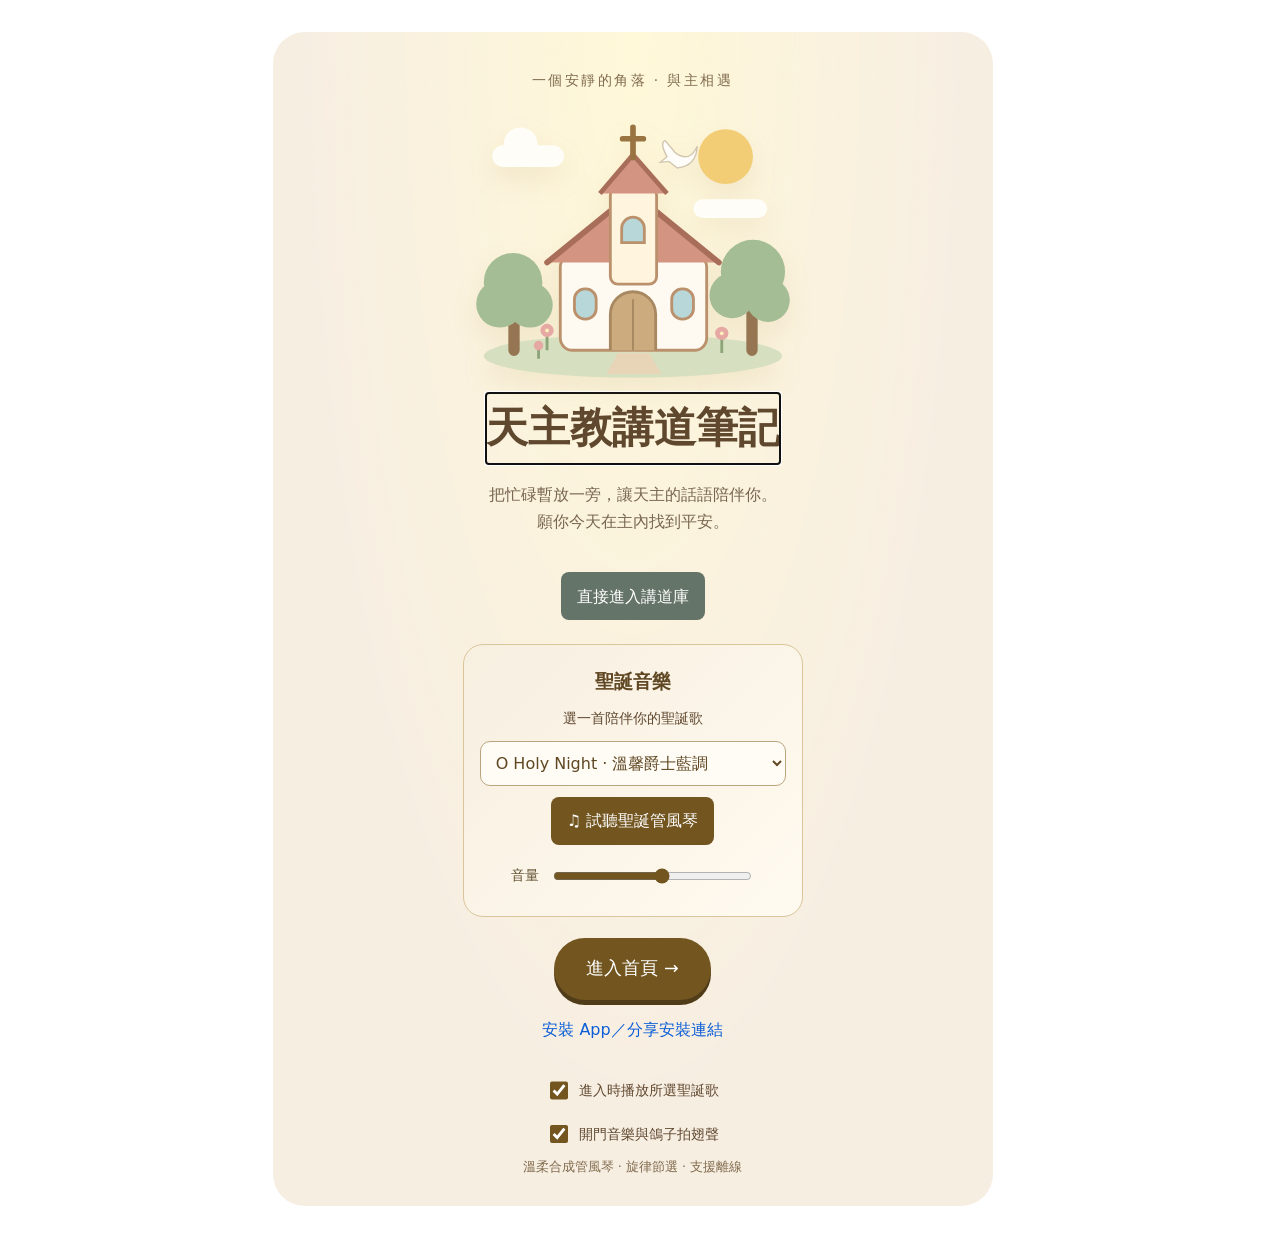
==== commit 9724a62e: "Improve homily access, search, and Scripture references" ====
--- a/index.html
+++ b/index.html
@@ -144,6 +144,7 @@
     </svg>
     <h1 id="welcomeTitle">天主教講道筆記</h1>
     <p class="welcome-description">把忙碌暫放一旁，讓天主的話語陪伴你。<br>願你今天在主內找到平安。</p>
+    <p><a class="button secondary" href="homily.html">直接進入講道庫</a></p>
     <section class="christmas-card cover-music" aria-labelledby="christmasHeading">
       <h2 id="christmasHeading">聖誕音樂</h2>
       <label for="christmasSong">選一首陪伴你的聖誕歌</label>
@@ -267,9 +268,9 @@
     <div class="door-frame" aria-hidden="true"></div>
     </div>
     <div class="door-doves" aria-hidden="true">
-      <div class="entry-dove dove-1"><div class="dove-soar"><div class="dove-sprite"><img class="dove-art" src="icons/entry-dove-flight.webp" width="1152" height="192" alt="" decoding="async" fetchpriority="high"></div></div></div>
-      <div class="entry-dove dove-2"><div class="dove-soar"><div class="dove-sprite"><img class="dove-art" src="icons/entry-dove-flight.webp" width="1152" height="192" alt="" decoding="async" fetchpriority="high"></div></div></div>
-      <div class="entry-dove dove-3"><div class="dove-soar"><div class="dove-sprite"><img class="dove-art" src="icons/entry-dove-flight.webp" width="1152" height="192" alt="" decoding="async" fetchpriority="high"></div></div></div>
+      <div class="entry-dove dove-1"><div class="dove-soar"><div class="dove-sprite"><span class="dove-pose" data-pose="0"><img class="dove-art" style="transform:translateX(0.00000000%)" src="icons/entry-dove-flight.webp" width="1152" height="192" alt="" decoding="async" fetchpriority="high"></span><span class="dove-pose" data-pose="1"><img class="dove-art" style="transform:translateX(-16.66666667%)" src="icons/entry-dove-flight.webp" width="1152" height="192" alt="" decoding="async" fetchpriority="high"></span><span class="dove-pose" data-pose="2"><img class="dove-art" style="transform:translateX(-33.33333333%)" src="icons/entry-dove-flight.webp" width="1152" height="192" alt="" decoding="async" fetchpriority="high"></span><span class="dove-pose" data-pose="3"><img class="dove-art" style="transform:translateX(-50.00000000%)" src="icons/entry-dove-flight.webp" width="1152" height="192" alt="" decoding="async" fetchpriority="high"></span><span class="dove-pose" data-pose="4"><img class="dove-art" style="transform:translateX(-66.66666667%)" src="icons/entry-dove-flight.webp" width="1152" height="192" alt="" decoding="async" fetchpriority="high"></span><span class="dove-pose" data-pose="5"><img class="dove-art" style="transform:translateX(-83.33333333%)" src="icons/entry-dove-flight.webp" width="1152" height="192" alt="" decoding="async" fetchpriority="high"></span></div></div></div>
+      <div class="entry-dove dove-2"><div class="dove-soar"><div class="dove-sprite"><span class="dove-pose" data-pose="0"><img class="dove-art" style="transform:translateX(0.00000000%)" src="icons/entry-dove-flight.webp" width="1152" height="192" alt="" decoding="async" fetchpriority="high"></span><span class="dove-pose" data-pose="1"><img class="dove-art" style="transform:translateX(-16.66666667%)" src="icons/entry-dove-flight.webp" width="1152" height="192" alt="" decoding="async" fetchpriority="high"></span><span class="dove-pose" data-pose="2"><img class="dove-art" style="transform:translateX(-33.33333333%)" src="icons/entry-dove-flight.webp" width="1152" height="192" alt="" decoding="async" fetchpriority="high"></span><span class="dove-pose" data-pose="3"><img class="dove-art" style="transform:translateX(-50.00000000%)" src="icons/entry-dove-flight.webp" width="1152" height="192" alt="" decoding="async" fetchpriority="high"></span><span class="dove-pose" data-pose="4"><img class="dove-art" style="transform:translateX(-66.66666667%)" src="icons/entry-dove-flight.webp" width="1152" height="192" alt="" decoding="async" fetchpriority="high"></span><span class="dove-pose" data-pose="5"><img class="dove-art" style="transform:translateX(-83.33333333%)" src="icons/entry-dove-flight.webp" width="1152" height="192" alt="" decoding="async" fetchpriority="high"></span></div></div></div>
+      <div class="entry-dove dove-3"><div class="dove-soar"><div class="dove-sprite"><span class="dove-pose" data-pose="0"><img class="dove-art" style="transform:translateX(0.00000000%)" src="icons/entry-dove-flight.webp" width="1152" height="192" alt="" decoding="async" fetchpriority="high"></span><span class="dove-pose" data-pose="1"><img class="dove-art" style="transform:translateX(-16.66666667%)" src="icons/entry-dove-flight.webp" width="1152" height="192" alt="" decoding="async" fetchpriority="high"></span><span class="dove-pose" data-pose="2"><img class="dove-art" style="transform:translateX(-33.33333333%)" src="icons/entry-dove-flight.webp" width="1152" height="192" alt="" decoding="async" fetchpriority="high"></span><span class="dove-pose" data-pose="3"><img class="dove-art" style="transform:translateX(-50.00000000%)" src="icons/entry-dove-flight.webp" width="1152" height="192" alt="" decoding="async" fetchpriority="high"></span><span class="dove-pose" data-pose="4"><img class="dove-art" style="transform:translateX(-66.66666667%)" src="icons/entry-dove-flight.webp" width="1152" height="192" alt="" decoding="async" fetchpriority="high"></span><span class="dove-pose" data-pose="5"><img class="dove-art" style="transform:translateX(-83.33333333%)" src="icons/entry-dove-flight.webp" width="1152" height="192" alt="" decoding="async" fetchpriority="high"></span></div></div></div>
     </div>
   </div>
   <script src="christmas-organ.js"></script>
--- a/cover.css
+++ b/cover.css
@@ -21,10 +21,13 @@
 .door-sunlight:before{content:'';position:absolute;inset:0;background:url("data:image/svg+xml,%3Csvg%20xmlns%3D%22http%3A%2F%2Fwww.w3.org%2F2000%2Fsvg%22%20viewBox%3D%220%200%201200%201200%22%20preserveAspectRatio%3D%22none%22%3E%3Cg%20fill%3D%22none%22%3E%3Cpath%20d%3D%22M691.9%20599.6L1699.1%20594.6%22%20stroke%3D%22%23318ee5%22%20stroke-width%3D%220.84%22%20opacity%3D%220.73%22%2F%3E%3Cpath%20d%3D%22M672.6%20601.5L1758.3%20623.3%22%20stroke%3D%22%23318ee5%22%20stroke-width%3D%221.50%22%20opacity%3D%220.51%22%2F%3E%3Cpath%20d%3D%22M662.7%20601.8L1592.4%20628.4%22%20stroke%3D%22%2367c2fa%22%20stroke-width%3D%220.78%22%20opacity%3D%220.85%22%2F%3E%3Cpath%20d%3D%22M742.9%20607.6L1827.4%20664.8%22%20stroke%3D%22%23318ee5%22%20stroke-width%3D%221.40%22%20opacity%3D%220.67%22%2F%3E%3Cpath%20d%3D%22M666.3%20604.6L1771.0%20681.7%22%20stroke%3D%22%23318ee5%22%20stroke-width%3D%222.19%22%20opacity%3D%220.72%22%2F%3E%3Cpath%20d%3D%22M691.6%20607.8L1643.8%20688.6%22%20stroke%3D%22%23318ee5%22%20stroke-width%3D%220.77%22%20opacity%3D%220.73%22%2F%3E%3Cpath%20d%3D%22M680.7%20608.2L1653.5%20707.2%22%20stroke%3D%22%23318ee5%22%20stroke-width%3D%221.26%22%20opacity%3D%220.73%22%2F%3E%3Cpath%20d%3D%22M690.5%20610.5L1770.0%20735.9%22%20stroke%3D%22%2367c2fa%22%20stroke-width%3D%222.17%22%20opacity%3D%220.84%22%2F%3E%3Cpath%20d%3D%22M655.2%20607.4L1682.9%20744.4%22%20stroke%3D%22%23318ee5%22%20stroke-width%3D%221.98%22%20opacity%3D%220.79%22%2F%3E%3Cpath%20d%3D%22M738.2%20621.0L1748.7%20774.6%22%20stroke%3D%22%23fffdf0%22%20stroke-width%3D%220.88%22%20opacity%3D%220.63%22%2F%3E%3Cpath%20d%3D%22M677.8%20613.1L1618.3%20771.3%22%20stroke%3D%22%23318ee5%22%20stroke-width%3D%220.77%22%20opacity%3D%220.54%22%2F%3E%3Cpath%20d%3D%22M654.5%20610.1L1604.9%20786.3%22%20stroke%3D%22%23318ee5%22%20stroke-width%3D%221.25%22%20opacity%3D%220.61%22%2F%3E%3Cpath%20d%3D%22M638.3%20607.8L1763.8%20837.9%22%20stroke%3D%22%2367c2fa%22%20stroke-width%3D%221.03%22%20opacity%3D%220.60%22%2F%3E%3Cpath%20d%3D%22M695.2%20620.5L1599.8%20815.4%22%20stroke%3D%22%23fffdf0%22%20stroke-width%3D%222.07%22%20opacity%3D%220.73%22%2F%3E%3Cpath%20d%3D%22M686.3%20620.7L1708.6%20865.7%22%20stroke%3D%22%2367c2fa%22%20stroke-width%3D%221.98%22%20opacity%3D%220.80%22%2F%3E%3Cpath%20d%3D%22M687.3%20622.0L1478.0%20821.8%22%20stroke%3D%22%2367c2fa%22%20stroke-width%3D%221.14%22%20opacity%3D%220.80%22%2F%3E%3Cpath%20d%3D%22M686.3%20623.0L1701.0%20893.8%22%20stroke%3D%22%23fffdf0%22%20stroke-width%3D%221.32%22%20opacity%3D%220.84%22%2F%3E%3Cpath%20d%3D%22M652.9%20615.4L1673.9%20912.0%22%20stroke%3D%22%2367c2fa%22%20stroke-width%3D%221.42%22%20opacity%3D%220.80%22%2F%3E%3Cpath%20d%3D%22M665.2%20619.9L1661.5%20923.3%22%20stroke%3D%22%23318ee5%22%20stroke-width%3D%221.40%22%20opacity%3D%220.54%22%2F%3E%3Cpath%20d%3D%22M715.6%20637.4L1456.7%20876.8%22%20stroke%3D%22%23318ee5%22%20stroke-width%3D%221.27%22%20opacity%3D%220.50%22%2F%3E%3Cpath%20d%3D%22M671.3%20624.6L1547.8%20927.0%22%20stroke%3D%22%23fff2b8%22%20stroke-width%3D%221.28%22%20opacity%3D%220.50%22%2F%3E%3Cpath%20d%3D%22M659.3%20621.2L1771.1%201018.6%22%20stroke%3D%22%23fffdf0%22%20stroke-width%3D%220.92%22%20opacity%3D%220.70%22%2F%3E%3Cpath%20d%3D%22M648.2%20618.3L1449.1%20922.3%22%20stroke%3D%22%2367c2fa%22%20stroke-width%3D%222.02%22%20opacity%3D%220.73%22%2F%3E%3Cpath%20d%3D%22M677.7%20630.9L1440.9%20934.8%22%20stroke%3D%22%2367c2fa%22%20stroke-width%3D%221.12%22%20opacity%3D%220.46%22%2F%3E%3Cpath%20d%3D%22M734.5%20656.2L1443.8%20952.9%22%20stroke%3D%22%2367c2fa%22%20stroke-width%3D%221.65%22%20opacity%3D%220.74%22%2F%3E%3Cpath%20d%3D%22M651.0%20622.2L1469.7%20977.7%22%20stroke%3D%22%23fff2b8%22%20stroke-width%3D%221.26%22%20opacity%3D%220.47%22%2F%3E%3Cpath%20d%3D%22M668.2%20630.9L1652.1%201076.1%22%20stroke%3D%22%2367c2fa%22%20stroke-width%3D%221.76%22%20opacity%3D%220.82%22%2F%3E%3Cpath%20d%3D%22M680.6%20638.9L1433.1%201002.3%22%20stroke%3D%22%2367c2fa%22%20stroke-width%3D%221.46%22%20opacity%3D%220.55%22%2F%3E%3Cpath%20d%3D%22M662.8%20630.9L1391.1%20989.5%22%20stroke%3D%22%23fffdf0%22%20stroke-width%3D%221.54%22%20opacity%3D%220.36%22%2F%3E%3Cpath%20d%3D%22M663.2%20632.7L1633.2%201134.3%22%20stroke%3D%22%23fffdf0%22%20stroke-width%3D%220.72%22%20opacity%3D%220.62%22%2F%3E%3Cpath%20d%3D%22M645.7%20624.6L1584.3%201128.7%22%20stroke%3D%22%23318ee5%22%20stroke-width%3D%221.91%22%20opacity%3D%220.47%22%2F%3E%3Cpath%20d%3D%22M669.4%20639.6L1575.6%201156.0%22%20stroke%3D%22%23fffdf0%22%20stroke-width%3D%221.53%22%20opacity%3D%220.61%22%2F%3E%3Cpath%20d%3D%22M690.8%20653.4L1657.7%201221.7%22%20stroke%3D%22%23fffdf0%22%20stroke-width%3D%221.26%22%20opacity%3D%220.68%22%2F%3E%3Cpath%20d%3D%22M702.0%20661.6L1465.2%201122.7%22%20stroke%3D%22%23fffdf0%22%20stroke-width%3D%221.62%22%20opacity%3D%220.54%22%2F%3E%3Cpath%20d%3D%22M720.1%20675.3L1613.0%201235.4%22%20stroke%3D%22%23fffdf0%22%20stroke-width%3D%221.81%22%20opacity%3D%220.77%22%2F%3E%3Cpath%20d%3D%22M691.9%20660.1L1345.1%201087.3%22%20stroke%3D%22%23fffdf0%22%20stroke-width%3D%221.58%22%20opacity%3D%220.46%22%2F%3E%3Cpath%20d%3D%22M716.0%20679.3L1351.5%201114.1%22%20stroke%3D%22%2367c2fa%22%20stroke-width%3D%221.33%22%20opacity%3D%220.36%22%2F%3E%3Cpath%20d%3D%22M638.2%20626.5L1498.9%201224.7%22%20stroke%3D%22%23fffdf0%22%20stroke-width%3D%221.40%22%20opacity%3D%220.76%22%2F%3E%3Cpath%20d%3D%22M660.9%20644.3L1565.1%201302.5%22%20stroke%3D%22%23318ee5%22%20stroke-width%3D%221.89%22%20opacity%3D%220.77%22%2F%3E%3Cpath%20d%3D%22M682.0%20661.5L1354.5%201166.0%22%20stroke%3D%22%23318ee5%22%20stroke-width%3D%221.59%22%20opacity%3D%220.64%22%2F%3E%3Cpath%20d%3D%22M698.2%20676.0L1527.5%201317.7%22%20stroke%3D%22%2367c2fa%22%20stroke-width%3D%220.90%22%20opacity%3D%220.78%22%2F%3E%3Cpath%20d%3D%22M709.7%20688.8L1335.2%201194.7%22%20stroke%3D%22%2367c2fa%22%20stroke-width%3D%221.24%22%20opacity%3D%220.48%22%2F%3E%3Cpath%20d%3D%22M649.5%20641.7L1358.9%201238.9%22%20stroke%3D%22%23318ee5%22%20stroke-width%3D%221.53%22%20opacity%3D%220.72%22%2F%3E%3Cpath%20d%3D%22M670.6%20661.1L1327.1%201228.9%22%20stroke%3D%22%23fffdf0%22%20stroke-width%3D%220.93%22%20opacity%3D%220.61%22%2F%3E%3Cpath%20d%3D%22M630.0%20627.0L1308.5%201237.2%22%20stroke%3D%22%2367c2fa%22%20stroke-width%3D%221.84%22%20opacity%3D%220.80%22%2F%3E%3Cpath%20d%3D%22M637.2%20634.6L1298.5%201249.5%22%20stroke%3D%22%23318ee5%22%20stroke-width%3D%220.85%22%20opacity%3D%220.59%22%2F%3E%3Cpath%20d%3D%22M667.4%20664.7L1339.4%201309.5%22%20stroke%3D%22%23318ee5%22%20stroke-width%3D%221.96%22%20opacity%3D%220.56%22%2F%3E%3Cpath%20d%3D%22M669.2%20667.7L1229.1%201215.9%22%20stroke%3D%22%23fffdf0%22%20stroke-width%3D%221.69%22%20opacity%3D%220.67%22%2F%3E%3Cpath%20d%3D%22M631.1%20631.8L1450.8%201470.8%22%20stroke%3D%22%2367c2fa%22%20stroke-width%3D%222.23%22%20opacity%3D%220.78%22%2F%3E%3Cpath%20d%3D%22M635.9%20638.1L1208.8%201244.8%22%20stroke%3D%22%23fff2b8%22%20stroke-width%3D%221.71%22%20opacity%3D%220.51%22%2F%3E%3Cpath%20d%3D%22M671.1%20676.9L1283.9%201339.6%22%20stroke%3D%22%2367c2fa%22%20stroke-width%3D%221.27%22%20opacity%3D%220.67%22%2F%3E%3Cpath%20d%3D%22M684.5%20696.0L1388.0%201494.6%22%20stroke%3D%22%23fffdf0%22%20stroke-width%3D%221.24%22%20opacity%3D%220.82%22%2F%3E%3Cpath%20d%3D%22M630.3%20635.0L1400.0%201523.2%22%20stroke%3D%22%23fffdf0%22%20stroke-width%3D%220.97%22%20opacity%3D%220.64%22%2F%3E%3Cpath%20d%3D%22M679.3%20695.8L1333.9%201486.2%22%20stroke%3D%22%2367c2fa%22%20stroke-width%3D%220.86%22%20opacity%3D%220.56%22%2F%3E%3Cpath%20d%3D%22M654.8%20667.9L1232.4%201383.6%22%20stroke%3D%22%23318ee5%22%20stroke-width%3D%222.28%22%20opacity%3D%220.73%22%2F%3E%3Cpath%20d%3D%22M623.8%20630.8L1330.7%201544.5%22%20stroke%3D%22%2367c2fa%22%20stroke-width%3D%221.77%22%20opacity%3D%220.53%22%2F%3E%3Cpath%20d%3D%22M671.1%20695.6L1192.7%201396.7%22%20stroke%3D%22%23318ee5%22%20stroke-width%3D%222.18%22%20opacity%3D%220.68%22%2F%3E%3Cpath%20d%3D%22M618.6%20625.8L1285.6%201550.3%22%20stroke%3D%22%2367c2fa%22%20stroke-width%3D%221.75%22%20opacity%3D%220.53%22%2F%3E%3Cpath%20d%3D%22M626.3%20637.5L1294.0%201587.9%22%20stroke%3D%22%23fffdf0%22%20stroke-width%3D%221.15%22%20opacity%3D%220.51%22%2F%3E%3Cpath%20d%3D%22M619.4%20628.4L1199.7%201478.4%22%20stroke%3D%22%2367c2fa%22%20stroke-width%3D%221.82%22%20opacity%3D%220.50%22%2F%3E%3Cpath%20d%3D%22M677.3%20717.6L1201.7%201515.7%22%20stroke%3D%22%23318ee5%22%20stroke-width%3D%221.28%22%20opacity%3D%220.63%22%2F%3E%3Cpath%20d%3D%22M617.1%20627.0L1178.0%201511.8%22%20stroke%3D%22%2367c2fa%22%20stroke-width%3D%221.01%22%20opacity%3D%220.51%22%2F%3E%3Cpath%20d%3D%22M650.7%20683.8L1203.1%201596.5%22%20stroke%3D%22%23fffdf0%22%20stroke-width%3D%221.44%22%20opacity%3D%220.66%22%2F%3E%3Cpath%20d%3D%22M653.0%20690.1L1085.4%201424.9%22%20stroke%3D%22%23fffdf0%22%20stroke-width%3D%222.05%22%20opacity%3D%220.43%22%2F%3E%3Cpath%20d%3D%22M653.2%20695.3L1174.1%201628.8%22%20stroke%3D%22%23318ee5%22%20stroke-width%3D%222.13%22%20opacity%3D%220.39%22%2F%3E%3Cpath%20d%3D%22M628.2%20652.1L1118.1%201557.6%22%20stroke%3D%22%2367c2fa%22%20stroke-width%3D%221.06%22%20opacity%3D%220.78%22%2F%3E%3Cpath%20d%3D%22M645.7%20688.8L1120.2%201610.0%22%20stroke%3D%22%23fffdf0%22%20stroke-width%3D%221.14%22%20opacity%3D%220.65%22%2F%3E%3Cpath%20d%3D%22M616.9%20634.3L1097.5%201609.5%22%20stroke%3D%22%2367c2fa%22%20stroke-width%3D%221.69%22%20opacity%3D%220.40%22%2F%3E%3Cpath%20d%3D%22M614.6%20630.7L1040.7%201529.4%22%20stroke%3D%22%23fffdf0%22%20stroke-width%3D%221.43%22%20opacity%3D%220.68%22%2F%3E%3Cpath%20d%3D%22M621.2%20646.5L1025.6%201533.8%22%20stroke%3D%22%23318ee5%22%20stroke-width%3D%222.01%22%20opacity%3D%220.76%22%2F%3E%3Cpath%20d%3D%22M644.2%20700.5L1051.5%201626.9%22%20stroke%3D%22%2367c2fa%22%20stroke-width%3D%221.30%22%20opacity%3D%220.58%22%2F%3E%3Cpath%20d%3D%22M636.2%20687.0L987.7%201531.1%22%20stroke%3D%22%23fffdf0%22%20stroke-width%3D%221.91%22%20opacity%3D%220.57%22%2F%3E%3Cpath%20d%3D%22M625.1%20662.5L1053.6%201731.1%22%20stroke%3D%22%2367c2fa%22%20stroke-width%3D%220.96%22%20opacity%3D%220.84%22%2F%3E%3Cpath%20d%3D%22M621.4%20655.2L989.4%201606.3%22%20stroke%3D%22%23318ee5%22%20stroke-width%3D%222.18%22%20opacity%3D%220.47%22%2F%3E%3Cpath%20d%3D%22M639.7%20709.2L1008.2%201722.1%22%20stroke%3D%22%2367c2fa%22%20stroke-width%3D%222.06%22%20opacity%3D%220.84%22%2F%3E%3Cpath%20d%3D%22M613.0%20637.9L984.2%201721.9%22%20stroke%3D%22%23fffdf0%22%20stroke-width%3D%221.02%22%20opacity%3D%220.83%22%2F%3E%3Cpath%20d%3D%22M624.3%20673.5L949.4%201655.3%22%20stroke%3D%22%23318ee5%22%20stroke-width%3D%221.59%22%20opacity%3D%220.75%22%2F%3E%3Cpath%20d%3D%22M622.5%20673.9L959.5%201780.1%22%20stroke%3D%22%2367c2fa%22%20stroke-width%3D%221.09%22%20opacity%3D%220.80%22%2F%3E%3Cpath%20d%3D%22M610.9%20637.9L941.6%201790.7%22%20stroke%3D%22%23318ee5%22%20stroke-width%3D%222.22%22%20opacity%3D%220.37%22%2F%3E%3Cpath%20d%3D%22M617.2%20664.4L913.7%201776.5%22%20stroke%3D%22%23318ee5%22%20stroke-width%3D%221.66%22%20opacity%3D%220.76%22%2F%3E%3Cpath%20d%3D%22M613.8%20655.2L832.5%201527.9%22%20stroke%3D%22%2367c2fa%22%20stroke-width%3D%221.77%22%20opacity%3D%220.38%22%2F%3E%3Cpath%20d%3D%22M624.3%20703.4L851.7%201672.4%22%20stroke%3D%22%23fffdf0%22%20stroke-width%3D%222.05%22%20opacity%3D%220.69%22%2F%3E%3Cpath%20d%3D%22M616.8%20676.4L806.9%201540.9%22%20stroke%3D%22%2367c2fa%22%20stroke-width%3D%222.16%22%20opacity%3D%220.41%22%2F%3E%3Cpath%20d%3D%22M628.2%20743.6L803.7%201636.3%22%20stroke%3D%22%23318ee5%22%20stroke-width%3D%221.59%22%20opacity%3D%220.55%22%2F%3E%3Cpath%20d%3D%22M618.3%20700.9L759.9%201482.5%22%20stroke%3D%22%2367c2fa%22%20stroke-width%3D%220.84%22%20opacity%3D%220.43%22%2F%3E%3Cpath%20d%3D%22M605.8%20634.8L791.4%201743.1%22%20stroke%3D%22%23318ee5%22%20stroke-width%3D%222.00%22%20opacity%3D%220.55%22%2F%3E%3Cpath%20d%3D%22M615.6%20700.6L781.1%201765.2%22%20stroke%3D%22%2367c2fa%22%20stroke-width%3D%220.71%22%20opacity%3D%220.69%22%2F%3E%3Cpath%20d%3D%22M618.7%20738.0L766.2%201825.1%22%20stroke%3D%22%2367c2fa%22%20stroke-width%3D%222.05%22%20opacity%3D%220.77%22%2F%3E%3Cpath%20d%3D%22M613.4%20714.0L719.5%201617.2%22%20stroke%3D%22%23fffdf0%22%20stroke-width%3D%221.34%22%20opacity%3D%220.80%22%2F%3E%3Cpath%20d%3D%22M613.9%20745.5L716.0%201817.5%22%20stroke%3D%22%2367c2fa%22%20stroke-width%3D%220.72%22%20opacity%3D%220.70%22%2F%3E%3Cpath%20d%3D%22M608.8%20712.7L672.1%201525.8%22%20stroke%3D%22%23318ee5%22%20stroke-width%3D%221.90%22%20opacity%3D%220.80%22%2F%3E%3Cpath%20d%3D%22M602.3%20636.7L661.3%201589.1%22%20stroke%3D%22%2367c2fa%22%20stroke-width%3D%222.20%22%20opacity%3D%220.62%22%2F%3E%3Cpath%20d%3D%22M606.2%20720.2L656.7%201704.0%22%20stroke%3D%22%23318ee5%22%20stroke-width%3D%221.82%22%20opacity%3D%220.76%22%2F%3E%3Cpath%20d%3D%22M603.7%20699.3L643.5%201767.4%22%20stroke%3D%22%23318ee5%22%20stroke-width%3D%221.66%22%20opacity%3D%220.70%22%2F%3E%3Cpath%20d%3D%22M602.4%20709.8L626.5%201827.5%22%20stroke%3D%22%2367c2fa%22%20stroke-width%3D%221.45%22%20opacity%3D%220.57%22%2F%3E%3Cpath%20d%3D%22M600.1%20685.9L601.0%201781.0%22%20stroke%3D%22%23fffdf0%22%20stroke-width%3D%221.46%22%20opacity%3D%220.40%22%2F%3E%3Cpath%20d%3D%22M599.1%20665.0L584.3%201704.2%22%20stroke%3D%22%23318ee5%22%20stroke-width%3D%222.23%22%20opacity%3D%220.47%22%2F%3E%3Cpath%20d%3D%22M595.2%20744.7L565.3%201642.3%22%20stroke%3D%22%23318ee5%22%20stroke-width%3D%220.76%22%20opacity%3D%220.75%22%2F%3E%3Cpath%20d%3D%22M598.1%20634.5L535.3%201801.4%22%20stroke%3D%22%2367c2fa%22%20stroke-width%3D%221.80%22%20opacity%3D%220.49%22%2F%3E%3Cpath%20d%3D%22M591.4%20726.7L539.1%201499.3%22%20stroke%3D%22%23318ee5%22%20stroke-width%3D%222.16%22%20opacity%3D%220.76%22%2F%3E%3Cpath%20d%3D%22M595.6%20652.6L497.9%201810.4%22%20stroke%3D%22%2367c2fa%22%20stroke-width%3D%222.06%22%20opacity%3D%220.84%22%2F%3E%3Cpath%20d%3D%22M588.1%20719.9L486.9%201736.7%22%20stroke%3D%22%23fff2b8%22%20stroke-width%3D%221.92%22%20opacity%3D%220.52%22%2F%3E%3Cpath%20d%3D%22M588.0%20704.1L466.5%201759.9%22%20stroke%3D%22%2367c2fa%22%20stroke-width%3D%221.31%22%20opacity%3D%220.60%22%2F%3E%3Cpath%20d%3D%22M590.9%20666.8L459.9%201623.6%22%20stroke%3D%22%2367c2fa%22%20stroke-width%3D%221.57%22%20opacity%3D%220.77%22%2F%3E%3Cpath%20d%3D%22M577.7%20746.2L422.9%201760.9%22%20stroke%3D%22%23fffdf0%22%20stroke-width%3D%221.05%22%20opacity%3D%220.48%22%2F%3E%3Cpath%20d%3D%22M588.3%20672.0L405.4%201797.3%22%20stroke%3D%22%23318ee5%22%20stroke-width%3D%221.84%22%20opacity%3D%220.84%22%2F%3E%3Cpath%20d%3D%22M574.7%20740.4L402.7%201695.0%22%20stroke%3D%22%23318ee5%22%20stroke-width%3D%222.24%22%20opacity%3D%220.63%22%2F%3E%3Cpath%20d%3D%22M584.5%20676.3L367.2%201745.6%22%20stroke%3D%22%23318ee5%22%20stroke-width%3D%222.14%22%20opacity%3D%220.81%22%2F%3E%3Cpath%20d%3D%22M587.7%20656.9L380.8%201611.6%22%20stroke%3D%22%23318ee5%22%20stroke-width%3D%220.99%22%20opacity%3D%220.67%22%2F%3E%3Cpath%20d%3D%22M573.6%20713.7L394.7%201485.0%22%20stroke%3D%22%23318ee5%22%20stroke-width%3D%221.99%22%20opacity%3D%220.63%22%2F%3E%3Cpath%20d%3D%22M584.9%20660.4L349.8%201598.9%22%20stroke%3D%22%23318ee5%22%20stroke-width%3D%221.10%22%20opacity%3D%220.70%22%2F%3E%3Cpath%20d%3D%22M588.4%20642.5L351.2%201510.0%22%20stroke%3D%22%2367c2fa%22%20stroke-width%3D%221.59%22%20opacity%3D%220.69%22%2F%3E%3Cpath%20d%3D%22M586.1%20648.7L326.9%201559.6%22%20stroke%3D%22%23318ee5%22%20stroke-width%3D%222.22%22%20opacity%3D%220.77%22%2F%3E%3Cpath%20d%3D%22M586.9%20642.7L326.8%201491.5%22%20stroke%3D%22%23318ee5%22%20stroke-width%3D%221.36%22%20opacity%3D%220.50%22%2F%3E%3Cpath%20d%3D%22M566.2%20703.7L320.5%201457.4%22%20stroke%3D%22%2367c2fa%22%20stroke-width%3D%221.43%22%20opacity%3D%220.54%22%2F%3E%3Cpath%20d%3D%22M574.3%20675.9L267.3%201581.4%22%20stroke%3D%22%23318ee5%22%20stroke-width%3D%222.28%22%20opacity%3D%220.39%22%2F%3E%3Cpath%20d%3D%22M576.1%20665.7L197.9%201704.0%22%20stroke%3D%22%2367c2fa%22%20stroke-width%3D%221.64%22%20opacity%3D%220.78%22%2F%3E%3Cpath%20d%3D%22M548.5%20734.9L249.2%201518.7%22%20stroke%3D%22%23fffdf0%22%20stroke-width%3D%221.18%22%20opacity%3D%220.63%22%2F%3E%3Cpath%20d%3D%22M578.6%20654.0L155.7%201720.8%22%20stroke%3D%22%2367c2fa%22%20stroke-width%3D%221.88%22%20opacity%3D%220.69%22%2F%3E%3Cpath%20d%3D%22M556.8%20703.9L219.7%201516.1%22%20stroke%3D%22%2367c2fa%22%20stroke-width%3D%221.85%22%20opacity%3D%220.36%22%2F%3E%3Cpath%20d%3D%22M544.5%20725.6L124.0%201677.9%22%20stroke%3D%22%23fff2b8%22%20stroke-width%3D%221.73%22%20opacity%3D%220.77%22%2F%3E%3Cpath%20d%3D%22M579.8%20643.6L144.6%201581.7%22%20stroke%3D%22%2367c2fa%22%20stroke-width%3D%221.12%22%20opacity%3D%220.51%22%2F%3E%3Cpath%20d%3D%22M545.8%20714.0L144.7%201557.3%22%20stroke%3D%22%23318ee5%22%20stroke-width%3D%220.90%22%20opacity%3D%220.79%22%2F%3E%3Cpath%20d%3D%22M584.5%20630.7L55.5%201680.1%22%20stroke%3D%22%23fffdf0%22%20stroke-width%3D%220.87%22%20opacity%3D%220.63%22%2F%3E%3Cpath%20d%3D%22M554.5%20688.1L175.7%201420.7%22%20stroke%3D%22%2367c2fa%22%20stroke-width%3D%220.87%22%20opacity%3D%220.84%22%2F%3E%3Cpath%20d%3D%22M559.5%20675.0L84.2%201555.3%22%20stroke%3D%22%2367c2fa%22%20stroke-width%3D%220.78%22%20opacity%3D%220.48%22%2F%3E%3Cpath%20d%3D%22M572.7%20648.5L21.3%201627.7%22%20stroke%3D%22%2367c2fa%22%20stroke-width%3D%221.92%22%20opacity%3D%220.84%22%2F%3E%3Cpath%20d%3D%22M567.7%20655.1L39.8%201556.2%22%20stroke%3D%22%2367c2fa%22%20stroke-width%3D%221.08%22%20opacity%3D%220.65%22%2F%3E%3Cpath%20d%3D%22M534.0%20707.8L125.6%201375.1%22%20stroke%3D%22%23fffdf0%22%20stroke-width%3D%221.77%22%20opacity%3D%220.39%22%2F%3E%3Cpath%20d%3D%22M565.3%20655.2L-45.2%201627.0%22%20stroke%3D%22%2367c2fa%22%20stroke-width%3D%220.73%22%20opacity%3D%220.84%22%2F%3E%3Cpath%20d%3D%22M548.9%20677.3L-78.6%201626.8%22%20stroke%3D%22%2367c2fa%22%20stroke-width%3D%221.76%22%20opacity%3D%220.72%22%2F%3E%3Cpath%20d%3D%22M540.2%20689.2L40.8%201434.6%22%20stroke%3D%22%23fffdf0%22%20stroke-width%3D%221.40%22%20opacity%3D%220.70%22%2F%3E%3Cpath%20d%3D%22M558.4%20659.9L4.1%201458.3%22%20stroke%3D%22%2367c2fa%22%20stroke-width%3D%221.02%22%20opacity%3D%220.58%22%2F%3E%3Cpath%20d%3D%22M515.4%20716.0L51.4%201351.9%22%20stroke%3D%22%23318ee5%22%20stroke-width%3D%221.14%22%20opacity%3D%220.71%22%2F%3E%3Cpath%20d%3D%22M571.1%20638.3L-133.1%201573.7%22%20stroke%3D%22%23318ee5%22%20stroke-width%3D%222.03%22%20opacity%3D%220.78%22%2F%3E%3Cpath%20d%3D%22M554.5%20658.4L30.4%201331.7%22%20stroke%3D%22%23fffdf0%22%20stroke-width%3D%221.89%22%20opacity%3D%220.49%22%2F%3E%3Cpath%20d%3D%22M529.8%20687.1L-90.5%201456.0%22%20stroke%3D%22%23fffdf0%22%20stroke-width%3D%221.02%22%20opacity%3D%220.80%22%2F%3E%3Cpath%20d%3D%22M572.8%20632.9L-145.1%201502.6%22%20stroke%3D%22%23318ee5%22%20stroke-width%3D%221.92%22%20opacity%3D%220.42%22%2F%3E%3Cpath%20d%3D%22M514.4%20698.5L-75.6%201377.2%22%20stroke%3D%22%23318ee5%22%20stroke-width%3D%221.77%22%20opacity%3D%220.63%22%2F%3E%3Cpath%20d%3D%22M565.7%20638.5L-156.2%201449.9%22%20stroke%3D%22%23fffdf0%22%20stroke-width%3D%220.71%22%20opacity%3D%220.37%22%2F%3E%3Cpath%20d%3D%22M527.8%20677.9L-116.8%201374.0%22%20stroke%3D%22%23fffdf0%22%20stroke-width%3D%221.73%22%20opacity%3D%220.47%22%2F%3E%3Cpath%20d%3D%22M504.2%20700.1L-251.9%201490.2%22%20stroke%3D%22%23fffdf0%22%20stroke-width%3D%221.26%22%20opacity%3D%220.73%22%2F%3E%3Cpath%20d%3D%22M564.3%20636.6L-199.5%201420.0%22%20stroke%3D%22%2367c2fa%22%20stroke-width%3D%221.33%22%20opacity%3D%220.77%22%2F%3E%3Cpath%20d%3D%22M573.5%20626.2L-98.8%201289.1%22%20stroke%3D%22%2367c2fa%22%20stroke-width%3D%221.85%22%20opacity%3D%220.71%22%2F%3E%3Cpath%20d%3D%22M536.4%20661.1L-130.1%201301.5%22%20stroke%3D%22%23318ee5%22%20stroke-width%3D%222.30%22%20opacity%3D%220.59%22%2F%3E%3Cpath%20d%3D%22M507.2%20685.9L-295.9%201429.8%22%20stroke%3D%22%23318ee5%22%20stroke-width%3D%222.22%22%20opacity%3D%220.54%22%2F%3E%3Cpath%20d%3D%22M507.0%20683.4L-268.7%201378.6%22%20stroke%3D%22%2367c2fa%22%20stroke-width%3D%221.19%22%20opacity%3D%220.47%22%2F%3E%3Cpath%20d%3D%22M541.6%20649.8L-179.4%201264.7%22%20stroke%3D%22%2367c2fa%22%20stroke-width%3D%220.71%22%20opacity%3D%220.52%22%2F%3E%3Cpath%20d%3D%22M511.0%20674.4L-225.3%201289.6%22%20stroke%3D%22%23fff2b8%22%20stroke-width%3D%221.11%22%20opacity%3D%220.46%22%2F%3E%3Cpath%20d%3D%22M489.4%20688.9L-196.8%201240.5%22%20stroke%3D%22%2367c2fa%22%20stroke-width%3D%221.33%22%20opacity%3D%220.64%22%2F%3E%3Cpath%20d%3D%22M497.7%20680.1L-278.3%201287.7%22%20stroke%3D%22%23fffdf0%22%20stroke-width%3D%221.43%22%20opacity%3D%220.79%22%2F%3E%3Cpath%20d%3D%22M535.2%20648.2L-176.6%201178.0%22%20stroke%3D%22%2367c2fa%22%20stroke-width%3D%221.65%22%20opacity%3D%220.36%22%2F%3E%3Cpath%20d%3D%22M566.9%20624.3L-189.8%201178.6%22%20stroke%3D%22%23fffdf0%22%20stroke-width%3D%222.01%22%20opacity%3D%220.62%22%2F%3E%3Cpath%20d%3D%22M570.8%20620.4L-141.6%201118.5%22%20stroke%3D%22%2367c2fa%22%20stroke-width%3D%221.94%22%20opacity%3D%220.54%22%2F%3E%3Cpath%20d%3D%22M511.7%20659.7L-311.8%201216.5%22%20stroke%3D%22%2367c2fa%22%20stroke-width%3D%222.18%22%20opacity%3D%220.84%22%2F%3E%3Cpath%20d%3D%22M529.4%20646.0L-390.1%201244.9%22%20stroke%3D%22%23318ee5%22%20stroke-width%3D%221.52%22%20opacity%3D%220.77%22%2F%3E%3Cpath%20d%3D%22M556.1%20627.6L-332.7%201187.9%22%20stroke%3D%22%2367c2fa%22%20stroke-width%3D%222.07%22%20opacity%3D%220.54%22%2F%3E%3Cpath%20d%3D%22M568.8%20618.8L-209.4%201088.3%22%20stroke%3D%22%23318ee5%22%20stroke-width%3D%221.68%22%20opacity%3D%220.63%22%2F%3E%3Cpath%20d%3D%22M498.7%20659.0L-449.1%201211.5%22%20stroke%3D%22%23318ee5%22%20stroke-width%3D%221.79%22%20opacity%3D%220.82%22%2F%3E%3Cpath%20d%3D%22M491.5%20661.3L-195.7%201049.6%22%20stroke%3D%22%23318ee5%22%20stroke-width%3D%221.90%22%20opacity%3D%220.55%22%2F%3E%3Cpath%20d%3D%22M527.0%20639.7L-194.4%201031.5%22%20stroke%3D%22%23318ee5%22%20stroke-width%3D%220.78%22%20opacity%3D%220.58%22%2F%3E%3Cpath%20d%3D%22M551.3%20625.1L-448.3%201139.8%22%20stroke%3D%22%23fffdf0%22%20stroke-width%3D%221.62%22%20opacity%3D%220.50%22%2F%3E%3Cpath%20d%3D%22M509.9%20645.5L-249.9%201029.6%22%20stroke%3D%22%23318ee5%22%20stroke-width%3D%221.06%22%20opacity%3D%220.48%22%2F%3E%3Cpath%20d%3D%22M533.7%20631.8L-275.6%201020.1%22%20stroke%3D%22%2367c2fa%22%20stroke-width%3D%221.51%22%20opacity%3D%220.60%22%2F%3E%3Cpath%20d%3D%22M535.4%20629.3L-495.7%201096.9%22%20stroke%3D%22%2367c2fa%22%20stroke-width%3D%221.59%22%20opacity%3D%220.81%22%2F%3E%3Cpath%20d%3D%22M551.0%20621.2L-434.7%201048.4%22%20stroke%3D%22%23318ee5%22%20stroke-width%3D%221.13%22%20opacity%3D%220.79%22%2F%3E%3Cpath%20d%3D%22M549.4%20621.3L-387.1%201015.2%22%20stroke%3D%22%23318ee5%22%20stroke-width%3D%221.67%22%20opacity%3D%220.76%22%2F%3E%3Cpath%20d%3D%22M523.0%20630.7L-295.9%20956.8%22%20stroke%3D%22%2367c2fa%22%20stroke-width%3D%220.93%22%20opacity%3D%220.72%22%2F%3E%3Cpath%20d%3D%22M496.6%20638.8L-224.7%20909.7%22%20stroke%3D%22%23fffdf0%22%20stroke-width%3D%221.92%22%20opacity%3D%220.42%22%2F%3E%3Cpath%20d%3D%22M536.7%20623.3L-505.4%201007.0%22%20stroke%3D%22%2367c2fa%22%20stroke-width%3D%221.46%22%20opacity%3D%220.37%22%2F%3E%3Cpath%20d%3D%22M458.1%20648.4L-379.2%20934.1%22%20stroke%3D%22%23318ee5%22%20stroke-width%3D%221.14%22%20opacity%3D%220.64%22%2F%3E%3Cpath%20d%3D%22M532.4%20622.2L-334.8%20906.2%22%20stroke%3D%22%2367c2fa%22%20stroke-width%3D%221.80%22%20opacity%3D%220.83%22%2F%3E%3Cpath%20d%3D%22M498.5%20631.3L-262.5%20866.3%22%20stroke%3D%22%2367c2fa%22%20stroke-width%3D%220.88%22%20opacity%3D%220.59%22%2F%3E%3Cpath%20d%3D%22M561.0%20611.4L-272.6%20854.2%22%20stroke%3D%22%2367c2fa%22%20stroke-width%3D%221.65%22%20opacity%3D%220.79%22%2F%3E%3Cpath%20d%3D%22M553.7%20612.5L-546.7%20909.3%22%20stroke%3D%22%23318ee5%22%20stroke-width%3D%221.34%22%20opacity%3D%220.74%22%2F%3E%3Cpath%20d%3D%22M455.9%20636.7L-341.6%20840.1%22%20stroke%3D%22%2367c2fa%22%20stroke-width%3D%221.26%22%20opacity%3D%220.59%22%2F%3E%3Cpath%20d%3D%22M565.3%20608.3L-543.4%20873.2%22%20stroke%3D%22%23318ee5%22%20stroke-width%3D%221.07%22%20opacity%3D%220.79%22%2F%3E%3Cpath%20d%3D%22M483.5%20625.6L-417.2%20823.7%22%20stroke%3D%22%23318ee5%22%20stroke-width%3D%221.41%22%20opacity%3D%220.72%22%2F%3E%3Cpath%20d%3D%22M558.7%20608.5L-345.4%20795.0%22%20stroke%3D%22%23fffdf0%22%20stroke-width%3D%221.05%22%20opacity%3D%220.82%22%2F%3E%3Cpath%20d%3D%22M515.5%20615.4L-519.9%20803.8%22%20stroke%3D%22%23318ee5%22%20stroke-width%3D%221.09%22%20opacity%3D%220.76%22%2F%3E%3Cpath%20d%3D%22M493.9%20617.1L-367.8%20756.3%22%20stroke%3D%22%2367c2fa%22%20stroke-width%3D%221.89%22%20opacity%3D%220.42%22%2F%3E%3Cpath%20d%3D%22M516.1%20612.6L-429.2%20754.8%22%20stroke%3D%22%23fffdf0%22%20stroke-width%3D%221.83%22%20opacity%3D%220.85%22%2F%3E%3Cpath%20d%3D%22M461.2%20618.9L-581.5%20760.9%22%20stroke%3D%22%2367c2fa%22%20stroke-width%3D%221.53%22%20opacity%3D%220.70%22%2F%3E%3Cpath%20d%3D%22M517.6%20609.8L-338.5%20712.2%22%20stroke%3D%22%23fff2b8%22%20stroke-width%3D%222.27%22%20opacity%3D%220.54%22%2F%3E%3Cpath%20d%3D%22M487.3%20611.1L-390.5%20697.8%22%20stroke%3D%22%23318ee5%22%20stroke-width%3D%221.64%22%20opacity%3D%220.68%22%2F%3E%3Cpath%20d%3D%22M453.9%20612.0L-600.7%20698.6%22%20stroke%3D%22%2367c2fa%22%20stroke-width%3D%222.18%22%20opacity%3D%220.49%22%2F%3E%3Cpath%20d%3D%22M553.7%20603.1L-515.7%20674.3%22%20stroke%3D%22%2367c2fa%22%20stroke-width%3D%220.93%22%20opacity%3D%220.75%22%2F%3E%3Cpath%20d%3D%22M481.8%20605.5L-387.6%20646.3%22%20stroke%3D%22%2367c2fa%22%20stroke-width%3D%222.16%22%20opacity%3D%220.38%22%2F%3E%3Cpath%20d%3D%22M545.0%20601.8L-282.0%20628.4%22%20stroke%3D%22%2367c2fa%22%20stroke-width%3D%220.82%22%20opacity%3D%220.64%22%2F%3E%3Cpath%20d%3D%22M536.2%20600.9L-331.0%20613.0%22%20stroke%3D%22%2367c2fa%22%20stroke-width%3D%222.25%22%20opacity%3D%220.58%22%2F%3E%3Cpath%20d%3D%22M503.7%20599.6L-442.6%20596.2%22%20stroke%3D%22%23318ee5%22%20stroke-width%3D%220.95%22%20opacity%3D%220.42%22%2F%3E%3Cpath%20d%3D%22M476.2%20598.2L-356.2%20586.1%22%20stroke%3D%22%23318ee5%22%20stroke-width%3D%222.27%22%20opacity%3D%220.75%22%2F%3E%3Cpath%20d%3D%22M491.4%20596.8L-513.5%20567.3%22%20stroke%3D%22%23fffdf0%22%20stroke-width%3D%220.76%22%20opacity%3D%220.41%22%2F%3E%3Cpath%20d%3D%22M456.3%20593.0L-407.7%20551.2%22%20stroke%3D%22%23318ee5%22%20stroke-width%3D%220.88%22%20opacity%3D%220.46%22%2F%3E%3Cpath%20d%3D%22M505.7%20594.1L-517.5%20530.2%22%20stroke%3D%22%2367c2fa%22%20stroke-width%3D%221.72%22%20opacity%3D%220.46%22%2F%3E%3Cpath%20d%3D%22M534.1%20594.2L-505.0%20503.1%22%20stroke%3D%22%23318ee5%22%20stroke-width%3D%221.33%22%20opacity%3D%220.56%22%2F%3E%3Cpath%20d%3D%22M458.4%20585.7L-619.7%20477.2%22%20stroke%3D%22%23318ee5%22%20stroke-width%3D%221.29%22%20opacity%3D%220.66%22%2F%3E%3Cpath%20d%3D%22M520.2%20590.7L-430.9%20479.7%22%20stroke%3D%22%2367c2fa%22%20stroke-width%3D%221.13%22%20opacity%3D%220.81%22%2F%3E%3Cpath%20d%3D%22M566.9%20595.7L-516.3%20454.8%22%20stroke%3D%22%23318ee5%22%20stroke-width%3D%220.95%22%20opacity%3D%220.43%22%2F%3E%3Cpath%20d%3D%22M479.1%20581.7L-365.7%20454.0%22%20stroke%3D%22%23318ee5%22%20stroke-width%3D%221.35%22%20opacity%3D%220.77%22%2F%3E%3Cpath%20d%3D%22M472.5%20579.2L-572.5%20408.5%22%20stroke%3D%22%2367c2fa%22%20stroke-width%3D%221.69%22%20opacity%3D%220.85%22%2F%3E%3Cpath%20d%3D%22M521.5%20585.6L-277.4%20438.6%22%20stroke%3D%22%23318ee5%22%20stroke-width%3D%222.10%22%20opacity%3D%220.63%22%2F%3E%3Cpath%20d%3D%22M515.6%20583.5L-299.7%20423.9%22%20stroke%3D%22%2367c2fa%22%20stroke-width%3D%220.88%22%20opacity%3D%220.70%22%2F%3E%3Cpath%20d%3D%22M464.5%20569.9L-373.5%20383.5%22%20stroke%3D%22%23318ee5%22%20stroke-width%3D%222.27%22%20opacity%3D%220.66%22%2F%3E%3Cpath%20d%3D%22M511.4%20578.8L-586.3%20316.8%22%20stroke%3D%22%2367c2fa%22%20stroke-width%3D%221.23%22%20opacity%3D%220.36%22%2F%3E%3Cpath%20d%3D%22M563.5%20590.6L-310.1%20364.5%22%20stroke%3D%22%23318ee5%22%20stroke-width%3D%221.29%22%20opacity%3D%220.58%22%2F%3E%3Cpath%20d%3D%22M560.1%20589.4L-255.4%20371.8%22%20stroke%3D%22%23318ee5%22%20stroke-width%3D%220.93%22%20opacity%3D%220.63%22%2F%3E%3Cpath%20d%3D%22M512.4%20574.9L-324.6%20334.7%22%20stroke%3D%22%23fffdf0%22%20stroke-width%3D%222.22%22%20opacity%3D%220.43%22%2F%3E%3Cpath%20d%3D%22M517.7%20575.0L-352.8%20310.3%22%20stroke%3D%22%23318ee5%22%20stroke-width%3D%221.11%22%20opacity%3D%220.41%22%2F%3E%3Cpath%20d%3D%22M480.3%20560.8L-481.6%20245.5%22%20stroke%3D%22%23318ee5%22%20stroke-width%3D%220.79%22%20opacity%3D%220.54%22%2F%3E%3Cpath%20d%3D%22M501.2%20565.9L-339.8%20275.4%22%20stroke%3D%22%23fff2b8%22%20stroke-width%3D%222.19%22%20opacity%3D%220.56%22%2F%3E%3Cpath%20d%3D%22M492.8%20561.1L-547.1%20183.4%22%20stroke%3D%22%2367c2fa%22%20stroke-width%3D%221.67%22%20opacity%3D%220.64%22%2F%3E%3Cpath%20d%3D%22M462.5%20547.6L-271.7%20268.0%22%20stroke%3D%22%23fff2b8%22%20stroke-width%3D%221.37%22%20opacity%3D%220.70%22%2F%3E%3Cpath%20d%3D%22M501.1%20560.5L-559.7%20137.2%22%20stroke%3D%22%2367c2fa%22%20stroke-width%3D%221.94%22%20opacity%3D%220.58%22%2F%3E%3Cpath%20d%3D%22M549.8%20578.8L-231.6%20249.2%22%20stroke%3D%22%2367c2fa%22%20stroke-width%3D%220.99%22%20opacity%3D%220.69%22%2F%3E%3Cpath%20d%3D%22M469.6%20542.3L-358.5%20176.3%22%20stroke%3D%22%2367c2fa%22%20stroke-width%3D%220.87%22%20opacity%3D%220.45%22%2F%3E%3Cpath%20d%3D%22M488.1%20548.7L-501.2%2094.7%22%20stroke%3D%22%2367c2fa%22%20stroke-width%3D%221.64%22%20opacity%3D%220.69%22%2F%3E%3Cpath%20d%3D%22M527.7%20565.9L-453.4%20102.6%22%20stroke%3D%22%23318ee5%22%20stroke-width%3D%220.79%22%20opacity%3D%220.81%22%2F%3E%3Cpath%20d%3D%22M553.1%20576.7L-239.6%20183.1%22%20stroke%3D%22%23fffdf0%22%20stroke-width%3D%220.72%22%20opacity%3D%220.82%22%2F%3E%3Cpath%20d%3D%22M566.0%20582.2L-335.7%20110.8%22%20stroke%3D%22%23318ee5%22%20stroke-width%3D%221.96%22%20opacity%3D%220.63%22%2F%3E%3Cpath%20d%3D%22M479.6%20534.0L-223.9%20148.4%22%20stroke%3D%22%23318ee5%22%20stroke-width%3D%220.95%22%20opacity%3D%220.46%22%2F%3E%3Cpath%20d%3D%22M553.8%20574.0L-247.8%20122.4%22%20stroke%3D%22%23fffdf0%22%20stroke-width%3D%222.13%22%20opacity%3D%220.70%22%2F%3E%3Cpath%20d%3D%22M573.6%20584.5L-390.9%2018.8%22%20stroke%3D%22%23318ee5%22%20stroke-width%3D%222.18%22%20opacity%3D%220.56%22%2F%3E%3Cpath%20d%3D%22M534.1%20560.3L-207.0%20114.4%22%20stroke%3D%22%23fffdf0%22%20stroke-width%3D%221.01%22%20opacity%3D%220.58%22%2F%3E%3Cpath%20d%3D%22M560.9%20575.1L-353.2%20-5.6%22%20stroke%3D%22%23fffdf0%22%20stroke-width%3D%221.72%22%20opacity%3D%220.49%22%2F%3E%3Cpath%20d%3D%22M475.1%20517.7L-441.9%20-86.7%22%20stroke%3D%22%2367c2fa%22%20stroke-width%3D%221.71%22%20opacity%3D%220.83%22%2F%3E%3Cpath%20d%3D%22M547.9%20564.4L-431.4%20-103.8%22%20stroke%3D%22%23fffdf0%22%20stroke-width%3D%221.01%22%20opacity%3D%220.35%22%2F%3E%3Cpath%20d%3D%22M551.0%20566.0L-392.7%20-89.5%22%20stroke%3D%22%23fff2b8%22%20stroke-width%3D%221.63%22%20opacity%3D%220.55%22%2F%3E%3Cpath%20d%3D%22M502.8%20528.9L-167.5%2038.6%22%20stroke%3D%22%23318ee5%22%20stroke-width%3D%221.98%22%20opacity%3D%220.58%22%2F%3E%3Cpath%20d%3D%22M536.8%20552.6L-346.3%20-109.6%22%20stroke%3D%22%23318ee5%22%20stroke-width%3D%221.16%22%20opacity%3D%220.65%22%2F%3E%3Cpath%20d%3D%22M506.8%20527.2L-138.6%2022.7%22%20stroke%3D%22%23318ee5%22%20stroke-width%3D%221.83%22%20opacity%3D%220.57%22%2F%3E%3Cpath%20d%3D%22M560.3%20567.9L-90.4%2041.0%22%20stroke%3D%22%23fffdf0%22%20stroke-width%3D%222.28%22%20opacity%3D%220.66%22%2F%3E%3Cpath%20d%3D%22M503.4%20519.4L-141.3%20-18.5%22%20stroke%3D%22%23fffdf0%22%20stroke-width%3D%220.99%22%20opacity%3D%220.77%22%2F%3E%3Cpath%20d%3D%22M499.6%20514.0L-117.0%20-14.3%22%20stroke%3D%22%23fffdf0%22%20stroke-width%3D%221.45%22%20opacity%3D%220.36%22%2F%3E%3Cpath%20d%3D%22M495.8%20507.3L-92.0%20-15.7%22%20stroke%3D%22%2367c2fa%22%20stroke-width%3D%222.27%22%20opacity%3D%220.42%22%2F%3E%3Cpath%20d%3D%22M517.7%20524.5L-275.7%20-203.3%22%20stroke%3D%22%23fffdf0%22%20stroke-width%3D%221.72%22%20opacity%3D%220.75%22%2F%3E%3Cpath%20d%3D%22M494.2%20499.0L-173.8%20-138.6%22%20stroke%3D%22%23fffdf0%22%20stroke-width%3D%221.57%22%20opacity%3D%220.75%22%2F%3E%3Cpath%20d%3D%22M499.9%20501.9L-88.7%20-74.7%22%20stroke%3D%22%23fffdf0%22%20stroke-width%3D%220.99%22%20opacity%3D%220.66%22%2F%3E%3Cpath%20d%3D%22M506.4%20504.9L-227.0%20-239.9%22%20stroke%3D%22%2367c2fa%22%20stroke-width%3D%222.14%22%20opacity%3D%220.48%22%2F%3E%3Cpath%20d%3D%22M535.9%20532.5L-13.1%20-45.9%22%20stroke%3D%22%23318ee5%22%20stroke-width%3D%222.29%22%20opacity%3D%220.39%22%2F%3E%3Cpath%20d%3D%22M525.7%20518.6L-210.8%20-288.2%22%20stroke%3D%22%2367c2fa%22%20stroke-width%3D%220.98%22%20opacity%3D%220.59%22%2F%3E%3Cpath%20d%3D%22M556.9%20551.4L-158.6%20-255.7%22%20stroke%3D%22%2367c2fa%22%20stroke-width%3D%221.46%22%20opacity%3D%220.56%22%2F%3E%3Cpath%20d%3D%22M556.6%20549.5L-73.3%20-183.1%22%20stroke%3D%22%23fffdf0%22%20stroke-width%3D%221.84%22%20opacity%3D%220.65%22%2F%3E%3Cpath%20d%3D%22M546.4%20536.2L-70.1%20-197.1%22%20stroke%3D%22%2367c2fa%22%20stroke-width%3D%221.26%22%20opacity%3D%220.69%22%2F%3E%3Cpath%20d%3D%22M561.1%20551.6L-19.7%20-170.7%22%20stroke%3D%22%23318ee5%22%20stroke-width%3D%221.38%22%20opacity%3D%220.55%22%2F%3E%3Cpath%20d%3D%22M523.1%20500.7L-135.8%20-349.8%22%20stroke%3D%22%23318ee5%22%20stroke-width%3D%221.07%22%20opacity%3D%220.48%22%2F%3E%3Cpath%20d%3D%22M524.0%20498.0L-125.8%20-374.1%22%20stroke%3D%22%23318ee5%22%20stroke-width%3D%221.37%22%20opacity%3D%220.68%22%2F%3E%3Cpath%20d%3D%22M519.1%20489.6L-51.3%20-289.3%22%20stroke%3D%22%23fffdf0%22%20stroke-width%3D%221.30%22%20opacity%3D%220.63%22%2F%3E%3Cpath%20d%3D%22M536.9%20509.8L12.9%20-239.6%22%20stroke%3D%22%23fffdf0%22%20stroke-width%3D%222.07%22%20opacity%3D%220.38%22%2F%3E%3Cpath%20d%3D%22M582.1%20573.2L87.1%20-165.7%22%20stroke%3D%22%23fffdf0%22%20stroke-width%3D%221.75%22%20opacity%3D%220.44%22%2F%3E%3Cpath%20d%3D%22M538.2%20505.5L38.1%20-259.5%22%20stroke%3D%22%23318ee5%22%20stroke-width%3D%220.76%22%20opacity%3D%220.55%22%2F%3E%3Cpath%20d%3D%22M527.0%20484.1L39.3%20-290.2%22%20stroke%3D%22%23fffdf0%22%20stroke-width%3D%221.08%22%20opacity%3D%220.83%22%2F%3E%3Cpath%20d%3D%22M551.4%20519.9L45.3%20-313.9%22%20stroke%3D%22%23318ee5%22%20stroke-width%3D%221.20%22%20opacity%3D%220.68%22%2F%3E%3Cpath%20d%3D%22M575.3%20557.8L86.5%20-275.7%22%20stroke%3D%22%23fffdf0%22%20stroke-width%3D%222.07%22%20opacity%3D%220.44%22%2F%3E%3Cpath%20d%3D%22M578.3%20561.1L22.8%20-436.8%22%20stroke%3D%22%23fffdf0%22%20stroke-width%3D%221.37%22%20opacity%3D%220.42%22%2F%3E%3Cpath%20d%3D%22M547.0%20502.6L143.1%20-240.4%22%20stroke%3D%22%23318ee5%22%20stroke-width%3D%221.28%22%20opacity%3D%220.70%22%2F%3E%3Cpath%20d%3D%22M565.5%20534.2L25.7%20-495.1%22%20stroke%3D%22%23fff2b8%22%20stroke-width%3D%221.41%22%20opacity%3D%220.73%22%2F%3E%3Cpath%20d%3D%22M573.3%20546.3L101.4%20-402.5%22%20stroke%3D%22%23fffdf0%22%20stroke-width%3D%221.55%22%20opacity%3D%220.45%22%2F%3E%3Cpath%20d%3D%22M566.9%20530.6L143.7%20-356.8%22%20stroke%3D%22%23fffdf0%22%20stroke-width%3D%221.91%22%20opacity%3D%220.56%22%2F%3E%3Cpath%20d%3D%22M546.4%20483.8L220.8%20-222.0%22%20stroke%3D%22%23318ee5%22%20stroke-width%3D%221.56%22%20opacity%3D%220.42%22%2F%3E%3Cpath%20d%3D%22M561.7%20512.9L127.7%20-473.9%22%20stroke%3D%22%2367c2fa%22%20stroke-width%3D%220.86%22%20opacity%3D%220.73%22%2F%3E%3Cpath%20d%3D%22M562.4%20509.6L199.1%20-363.3%22%20stroke%3D%22%23fffdf0%22%20stroke-width%3D%221.95%22%20opacity%3D%220.75%22%2F%3E%3Cpath%20d%3D%22M572.6%20530.4L220.3%20-363.2%22%20stroke%3D%22%23318ee5%22%20stroke-width%3D%221.17%22%20opacity%3D%220.55%22%2F%3E%3Cpath%20d%3D%22M582.5%20553.8L276.0%20-253.8%22%20stroke%3D%22%2367c2fa%22%20stroke-width%3D%222.28%22%20opacity%3D%220.73%22%2F%3E%3Cpath%20d%3D%22M566.9%20507.0L215.5%20-481.2%22%20stroke%3D%22%23fff2b8%22%20stroke-width%3D%221.95%22%20opacity%3D%220.46%22%2F%3E%3Cpath%20d%3D%22M575.9%20529.6L299.4%20-279.2%22%20stroke%3D%22%23318ee5%22%20stroke-width%3D%222.01%22%20opacity%3D%220.57%22%2F%3E%3Cpath%20d%3D%22M560.9%20479.2L280.6%20-387.2%22%20stroke%3D%22%2367c2fa%22%20stroke-width%3D%222.16%22%20opacity%3D%220.84%22%2F%3E%3Cpath%20d%3D%22M559.4%20466.1L257.7%20-527.6%22%20stroke%3D%22%23318ee5%22%20stroke-width%3D%221.47%22%20opacity%3D%220.49%22%2F%3E%3Cpath%20d%3D%22M561.3%20463.8L279.9%20-526.7%22%20stroke%3D%22%23fffdf0%22%20stroke-width%3D%221.45%22%20opacity%3D%220.80%22%2F%3E%3Cpath%20d%3D%22M584.1%20542.3L362.3%20-264.2%22%20stroke%3D%22%23fffdf0%22%20stroke-width%3D%221.58%22%20opacity%3D%220.80%22%2F%3E%3Cpath%20d%3D%22M571.7%20490.8L353.0%20-353.7%22%20stroke%3D%22%23fff2b8%22%20stroke-width%3D%220.79%22%20opacity%3D%220.74%22%2F%3E%3Cpath%20d%3D%22M566.6%20455.4L383.2%20-337.5%22%20stroke%3D%22%23318ee5%22%20stroke-width%3D%221.47%22%20opacity%3D%220.70%22%2F%3E%3Cpath%20d%3D%22M573.4%20478.7L406.0%20-284.1%22%20stroke%3D%22%2367c2fa%22%20stroke-width%3D%222.06%22%20opacity%3D%220.83%22%2F%3E%3Cpath%20d%3D%22M572.6%20467.6L349.2%20-613.4%22%20stroke%3D%22%23318ee5%22%20stroke-width%3D%221.21%22%20opacity%3D%220.62%22%2F%3E%3Cpath%20d%3D%22M573.3%20455.8L419.3%20-376.8%22%20stroke%3D%22%23fffdf0%22%20stroke-width%3D%221.34%22%20opacity%3D%220.58%22%2F%3E%3Cpath%20d%3D%22M579.5%20474.6L439.1%20-385.6%22%20stroke%3D%22%23fffdf0%22%20stroke-width%3D%221.95%22%20opacity%3D%220.38%22%2F%3E%3Cpath%20d%3D%22M579.6%20466.1L460.9%20-313.4%22%20stroke%3D%22%23318ee5%22%20stroke-width%3D%222.13%22%20opacity%3D%220.59%22%2F%3E%3Cpath%20d%3D%22M593.8%20552.7L467.5%20-407.9%22%20stroke%3D%22%2367c2fa%22%20stroke-width%3D%222.30%22%20opacity%3D%220.76%22%2F%3E%3Cpath%20d%3D%22M583.8%20454.3L500.6%20-295.6%22%20stroke%3D%22%23318ee5%22%20stroke-width%3D%221.06%22%20opacity%3D%220.76%22%2F%3E%3Cpath%20d%3D%22M587.5%20473.2L506.5%20-348.2%22%20stroke%3D%22%2367c2fa%22%20stroke-width%3D%220.98%22%20opacity%3D%220.79%22%2F%3E%3Cpath%20d%3D%22M597.4%20569.2L515.2%20-398.6%22%20stroke%3D%22%23318ee5%22%20stroke-width%3D%221.60%22%20opacity%3D%220.67%22%2F%3E%3Cpath%20d%3D%22M597.4%20558.3L541.0%20-344.1%22%20stroke%3D%22%2367c2fa%22%20stroke-width%3D%222.09%22%20opacity%3D%220.69%22%2F%3E%3Cpath%20d%3D%22M595.8%20514.4L542.6%20-577.4%22%20stroke%3D%22%2367c2fa%22%20stroke-width%3D%221.60%22%20opacity%3D%220.69%22%2F%3E%3Cpath%20d%3D%22M597.3%20522.7L559.8%20-567.0%22%20stroke%3D%22%23fffdf0%22%20stroke-width%3D%221.29%22%20opacity%3D%220.46%22%2F%3E%3Cpath%20d%3D%22M598.3%20451.5L588.6%20-420.8%22%20stroke%3D%22%23fffdf0%22%20stroke-width%3D%220.84%22%20opacity%3D%220.72%22%2F%3E%3Cpath%20d%3D%22M600.1%20563.2L603.8%20-342.4%22%20stroke%3D%22%23fff2b8%22%20stroke-width%3D%220.87%22%20opacity%3D%220.55%22%2F%3E%3Cpath%20d%3D%22M602.4%20487.4L619.2%20-308.3%22%20stroke%3D%22%2367c2fa%22%20stroke-width%3D%220.92%22%20opacity%3D%220.67%22%2F%3E%3Cpath%20d%3D%22M601.8%20548.8L636.3%20-408.4%22%20stroke%3D%22%2367c2fa%22%20stroke-width%3D%221.28%22%20opacity%3D%220.45%22%2F%3E%3Cpath%20d%3D%22M602.0%20562.2L647.9%20-300.1%22%20stroke%3D%22%23318ee5%22%20stroke-width%3D%222.28%22%20opacity%3D%220.83%22%2F%3E%3Cpath%20d%3D%22M604.7%20529.5L665.2%20-372.4%22%20stroke%3D%22%23318ee5%22%20stroke-width%3D%221.04%22%20opacity%3D%220.66%22%2F%3E%3Cpath%20d%3D%22M610.6%20472.1L683.5%20-409.7%22%20stroke%3D%22%23fffdf0%22%20stroke-width%3D%221.08%22%20opacity%3D%220.54%22%2F%3E%3Cpath%20d%3D%22M603.6%20563.3L685.7%20-279.2%22%20stroke%3D%22%23318ee5%22%20stroke-width%3D%222.15%22%20opacity%3D%220.54%22%2F%3E%3Cpath%20d%3D%22M607.7%20536.5L743.0%20-585.6%22%20stroke%3D%22%23318ee5%22%20stroke-width%3D%220.87%22%20opacity%3D%220.50%22%2F%3E%3Cpath%20d%3D%22M610.1%20521.9L745.2%20-527.9%22%20stroke%3D%22%23318ee5%22%20stroke-width%3D%221.14%22%20opacity%3D%220.71%22%2F%3E%3Cpath%20d%3D%22M608.7%20543.5L737.2%20-292.1%22%20stroke%3D%22%23318ee5%22%20stroke-width%3D%220.95%22%20opacity%3D%220.45%22%2F%3E%3Cpath%20d%3D%22M613.1%20523.7L754.0%20-294.3%22%20stroke%3D%22%2367c2fa%22%20stroke-width%3D%221.20%22%20opacity%3D%220.52%22%2F%3E%3Cpath%20d%3D%22M606.6%20565.2L784.9%20-380.4%22%20stroke%3D%22%23318ee5%22%20stroke-width%3D%220.79%22%20opacity%3D%220.43%22%2F%3E%3Cpath%20d%3D%22M620.8%20499.1L848.1%20-604.1%22%20stroke%3D%22%2367c2fa%22%20stroke-width%3D%221.95%22%20opacity%3D%220.61%22%2F%3E%3Cpath%20d%3D%22M631.7%20455.5L861.6%20-590.5%22%20stroke%3D%22%23fff2b8%22%20stroke-width%3D%221.83%22%20opacity%3D%220.45%22%2F%3E%3Cpath%20d%3D%22M607.6%20567.8L863.9%20-524.9%22%20stroke%3D%22%23fff2b8%22%20stroke-width%3D%222.13%22%20opacity%3D%220.73%22%2F%3E%3Cpath%20d%3D%22M612.0%20552.2L852.6%20-406.8%22%20stroke%3D%22%23fffdf0%22%20stroke-width%3D%220.95%22%20opacity%3D%220.52%22%2F%3E%3Cpath%20d%3D%22M623.3%20515.4L860.7%20-345.2%22%20stroke%3D%22%23318ee5%22%20stroke-width%3D%221.26%22%20opacity%3D%220.77%22%2F%3E%3Cpath%20d%3D%22M640.9%20461.1L889.1%20-381.7%22%20stroke%3D%22%23318ee5%22%20stroke-width%3D%220.85%22%20opacity%3D%220.73%22%2F%3E%3Cpath%20d%3D%22M638.9%20471.3L949.1%20-556.1%22%20stroke%3D%22%2367c2fa%22%20stroke-width%3D%221.21%22%20opacity%3D%220.81%22%2F%3E%3Cpath%20d%3D%22M632.5%20500.0L895.5%20-309.6%22%20stroke%3D%22%23318ee5%22%20stroke-width%3D%221.60%22%20opacity%3D%220.37%22%2F%3E%3Cpath%20d%3D%22M623.8%20529.5L999.4%20-583.2%22%20stroke%3D%22%2367c2fa%22%20stroke-width%3D%222.05%22%20opacity%3D%220.64%22%2F%3E%3Cpath%20d%3D%22M636.8%20497.7L913.2%20-269.2%22%20stroke%3D%22%2367c2fa%22%20stroke-width%3D%221.44%22%20opacity%3D%220.59%22%2F%3E%3Cpath%20d%3D%22M628.4%20525.9L950.2%20-312.9%22%20stroke%3D%22%2367c2fa%22%20stroke-width%3D%222.13%22%20opacity%3D%220.36%22%2F%3E%3Cpath%20d%3D%22M645.2%20487.0L971.6%20-328.8%22%20stroke%3D%22%23318ee5%22%20stroke-width%3D%222.22%22%20opacity%3D%220.77%22%2F%3E%3Cpath%20d%3D%22M652.7%20473.7L1068.1%20-520.9%22%20stroke%3D%22%23318ee5%22%20stroke-width%3D%220.84%22%20opacity%3D%220.83%22%2F%3E%3Cpath%20d%3D%22M633.0%20524.8L1017.6%20-353.2%22%20stroke%3D%22%2367c2fa%22%20stroke-width%3D%220.90%22%20opacity%3D%220.63%22%2F%3E%3Cpath%20d%3D%22M623.9%20547.2L980.6%20-241.4%22%20stroke%3D%22%2367c2fa%22%20stroke-width%3D%221.34%22%20opacity%3D%220.54%22%2F%3E%3Cpath%20d%3D%22M654.2%20488.4L995.0%20-213.7%22%20stroke%3D%22%23fffdf0%22%20stroke-width%3D%221.82%22%20opacity%3D%220.80%22%2F%3E%3Cpath%20d%3D%22M624.8%20550.2L1048.8%20-302.0%22%20stroke%3D%22%2367c2fa%22%20stroke-width%3D%221.35%22%20opacity%3D%220.58%22%2F%3E%3Cpath%20d%3D%22M615.9%20569.3L1058.9%20-284.9%22%20stroke%3D%22%23318ee5%22%20stroke-width%3D%221.09%22%20opacity%3D%220.66%22%2F%3E%3Cpath%20d%3D%22M662.1%20486.4L1113.4%20-339.5%22%20stroke%3D%22%23fffdf0%22%20stroke-width%3D%221.91%22%20opacity%3D%220.37%22%2F%3E%3Cpath%20d%3D%22M622.9%20558.9L1129.0%20-348.3%22%20stroke%3D%22%23fffdf0%22%20stroke-width%3D%221.28%22%20opacity%3D%220.77%22%2F%3E%3Cpath%20d%3D%22M636.2%20537.4L1106.3%20-274.5%22%20stroke%3D%22%23fffdf0%22%20stroke-width%3D%222.11%22%20opacity%3D%220.74%22%2F%3E%3Cpath%20d%3D%22M630.6%20549.3L1226.3%20-435.4%22%20stroke%3D%22%2367c2fa%22%20stroke-width%3D%221.02%22%20opacity%3D%220.55%22%2F%3E%3Cpath%20d%3D%22M616.1%20574.7L1142.9%20-253.2%22%20stroke%3D%22%23fffdf0%22%20stroke-width%3D%221.12%22%20opacity%3D%220.58%22%2F%3E%3Cpath%20d%3D%22M616.9%20574.1L1272.2%20-429.3%22%20stroke%3D%22%23fffdf0%22%20stroke-width%3D%222.29%22%20opacity%3D%220.42%22%2F%3E%3Cpath%20d%3D%22M683.4%20477.9L1245.7%20-345.3%22%20stroke%3D%22%23318ee5%22%20stroke-width%3D%221.41%22%20opacity%3D%220.71%22%2F%3E%3Cpath%20d%3D%22M686.2%20478.4L1228.0%20-286.2%22%20stroke%3D%22%23318ee5%22%20stroke-width%3D%222.26%22%20opacity%3D%220.38%22%2F%3E%3Cpath%20d%3D%22M657.2%20521.4L1196.1%20-219.6%22%20stroke%3D%22%2367c2fa%22%20stroke-width%3D%221.43%22%20opacity%3D%220.78%22%2F%3E%3Cpath%20d%3D%22M683.7%20488.7L1274.0%20-296.2%22%20stroke%3D%22%23318ee5%22%20stroke-width%3D%221.83%22%20opacity%3D%220.71%22%2F%3E%3Cpath%20d%3D%22M625.9%20566.7L1256.6%20-243.9%22%20stroke%3D%22%23318ee5%22%20stroke-width%3D%221.02%22%20opacity%3D%220.40%22%2F%3E%3Cpath%20d%3D%22M690.5%20487.8L1217.2%20-165.1%22%20stroke%3D%22%23318ee5%22%20stroke-width%3D%221.92%22%20opacity%3D%220.63%22%2F%3E%3Cpath%20d%3D%22M679.9%20504.2L1198.5%20-117.1%22%20stroke%3D%22%23318ee5%22%20stroke-width%3D%222.22%22%20opacity%3D%220.44%22%2F%3E%3Cpath%20d%3D%22M633.2%20561.3L1274.5%20-187.2%22%20stroke%3D%22%2367c2fa%22%20stroke-width%3D%221.41%22%20opacity%3D%220.51%22%2F%3E%3Cpath%20d%3D%22M649.5%20545.0L1404.4%20-294.9%22%20stroke%3D%22%2367c2fa%22%20stroke-width%3D%221.34%22%20opacity%3D%220.67%22%2F%3E%3Cpath%20d%3D%22M634.0%20563.3L1369.0%20-229.1%22%20stroke%3D%22%23fffdf0%22%20stroke-width%3D%221.91%22%20opacity%3D%220.82%22%2F%3E%3Cpath%20d%3D%22M682.3%20514.1L1215.7%20-42.4%22%20stroke%3D%22%2367c2fa%22%20stroke-width%3D%222.26%22%20opacity%3D%220.51%22%2F%3E%3Cpath%20d%3D%22M669.2%20529.5L1266.1%20-77.8%22%20stroke%3D%22%23318ee5%22%20stroke-width%3D%221.50%22%20opacity%3D%220.70%22%2F%3E%3Cpath%20d%3D%22M673.5%20527.2L1379.4%20-172.1%22%20stroke%3D%22%23318ee5%22%20stroke-width%3D%222.28%22%20opacity%3D%220.76%22%2F%3E%3Cpath%20d%3D%22M629.9%20571.8L1290.8%20-50.1%22%20stroke%3D%22%23fff2b8%22%20stroke-width%3D%221.04%22%20opacity%3D%220.78%22%2F%3E%3Cpath%20d%3D%22M705.3%20502.8L1403.0%20-140.8%22%20stroke%3D%22%23318ee5%22%20stroke-width%3D%221.82%22%20opacity%3D%220.73%22%2F%3E%3Cpath%20d%3D%22M697.0%20513.9L1375.6%20-88.6%22%20stroke%3D%22%2367c2fa%22%20stroke-width%3D%221.43%22%20opacity%3D%220.84%22%2F%3E%3Cpath%20d%3D%22M626.3%20577.5L1390.7%20-76.9%22%20stroke%3D%22%23fffdf0%22%20stroke-width%3D%222.03%22%20opacity%3D%220.49%22%2F%3E%3Cpath%20d%3D%22M674.2%20538.4L1325.8%20-2.3%22%20stroke%3D%22%23318ee5%22%20stroke-width%3D%220.81%22%20opacity%3D%220.70%22%2F%3E%3Cpath%20d%3D%22M638.5%20568.8L1553.7%20-171.6%22%20stroke%3D%22%23318ee5%22%20stroke-width%3D%221.06%22%20opacity%3D%220.44%22%2F%3E%3Cpath%20d%3D%22M695.1%20526.5L1531.4%20-119.8%22%20stroke%3D%22%23fffdf0%22%20stroke-width%3D%221.03%22%20opacity%3D%220.66%22%2F%3E%3Cpath%20d%3D%22M695.7%20528.3L1422.3%20-16.1%22%20stroke%3D%22%23fffdf0%22%20stroke-width%3D%221.95%22%20opacity%3D%220.40%22%2F%3E%3Cpath%20d%3D%22M642.2%20569.0L1382.2%2025.5%22%20stroke%3D%22%23318ee5%22%20stroke-width%3D%221.12%22%20opacity%3D%220.51%22%2F%3E%3Cpath%20d%3D%22M720.9%20514.4L1489.7%20-29.4%22%20stroke%3D%22%23318ee5%22%20stroke-width%3D%220.93%22%20opacity%3D%220.65%22%2F%3E%3Cpath%20d%3D%22M698.5%20533.6L1438.6%2034.9%22%20stroke%3D%22%23318ee5%22%20stroke-width%3D%220.95%22%20opacity%3D%220.80%22%2F%3E%3Cpath%20d%3D%22M671.2%20553.5L1380.2%2090.2%22%20stroke%3D%22%23fffdf0%22%20stroke-width%3D%222.03%22%20opacity%3D%220.65%22%2F%3E%3Cpath%20d%3D%22M648.7%20569.4L1512.1%2028.0%22%20stroke%3D%22%2367c2fa%22%20stroke-width%3D%222.27%22%20opacity%3D%220.51%22%2F%3E%3Cpath%20d%3D%22M626.3%20584.0L1435.3%2090.7%22%20stroke%3D%22%2367c2fa%22%20stroke-width%3D%220.95%22%20opacity%3D%220.64%22%2F%3E%3Cpath%20d%3D%22M724.0%20528.3L1440.4%20114.0%22%20stroke%3D%22%23318ee5%22%20stroke-width%3D%222.12%22%20opacity%3D%220.63%22%2F%3E%3Cpath%20d%3D%22M660.9%20565.3L1418.8%20133.4%22%20stroke%3D%22%23318ee5%22%20stroke-width%3D%221.16%22%20opacity%3D%220.75%22%2F%3E%3Cpath%20d%3D%22M695.4%20547.8L1391.0%20167.0%22%20stroke%3D%22%2367c2fa%22%20stroke-width%3D%221.27%22%20opacity%3D%220.59%22%2F%3E%3Cpath%20d%3D%22M719.9%20538.0L1529.4%20119.7%22%20stroke%3D%22%23318ee5%22%20stroke-width%3D%221.43%22%20opacity%3D%220.55%22%2F%3E%3Cpath%20d%3D%22M638.3%20580.8L1579.9%20107.3%22%20stroke%3D%22%23fffdf0%22%20stroke-width%3D%221.88%22%20opacity%3D%220.39%22%2F%3E%3Cpath%20d%3D%22M701.5%20551.3L1693.2%2076.0%22%20stroke%3D%22%23fffdf0%22%20stroke-width%3D%221.95%22%20opacity%3D%220.65%22%2F%3E%3Cpath%20d%3D%22M636.1%20583.7L1469.2%20207.0%22%20stroke%3D%22%23318ee5%22%20stroke-width%3D%221.55%22%20opacity%3D%220.58%22%2F%3E%3Cpath%20d%3D%22M634.8%20584.7L1595.1%20162.6%22%20stroke%3D%22%23fff2b8%22%20stroke-width%3D%221.76%22%20opacity%3D%220.64%22%2F%3E%3Cpath%20d%3D%22M701.4%20556.9L1719.6%20124.3%22%20stroke%3D%22%23318ee5%22%20stroke-width%3D%220.82%22%20opacity%3D%220.42%22%2F%3E%3Cpath%20d%3D%22M632.9%20586.9L1704.6%20161.1%22%20stroke%3D%22%23318ee5%22%20stroke-width%3D%221.16%22%20opacity%3D%220.48%22%2F%3E%3Cpath%20d%3D%22M690.3%20566.0L1438.5%20283.7%22%20stroke%3D%22%2367c2fa%22%20stroke-width%3D%220.87%22%20opacity%3D%220.51%22%2F%3E%3Cpath%20d%3D%22M699.3%20564.1L1697.2%20203.6%22%20stroke%3D%22%23318ee5%22%20stroke-width%3D%221.43%22%20opacity%3D%220.72%22%2F%3E%3Cpath%20d%3D%22M733.7%20553.9L1501.9%20289.0%22%20stroke%3D%22%2367c2fa%22%20stroke-width%3D%221.19%22%20opacity%3D%220.49%22%2F%3E%3Cpath%20d%3D%22M645.0%20585.4L1542.6%20294.1%22%20stroke%3D%22%23318ee5%22%20stroke-width%3D%222.11%22%20opacity%3D%220.63%22%2F%3E%3Cpath%20d%3D%22M718.2%20564.4L1793.3%20240.7%22%20stroke%3D%22%23fff2b8%22%20stroke-width%3D%222.12%22%20opacity%3D%220.42%22%2F%3E%3Cpath%20d%3D%22M686.4%20574.7L1753.1%20262.6%22%20stroke%3D%22%2367c2fa%22%20stroke-width%3D%222.22%22%20opacity%3D%220.55%22%2F%3E%3Cpath%20d%3D%22M633.5%20590.8L1629.2%20317.0%22%20stroke%3D%22%2367c2fa%22%20stroke-width%3D%221.44%22%20opacity%3D%220.70%22%2F%3E%3Cpath%20d%3D%22M740.5%20565.2L1521.3%20371.8%22%20stroke%3D%22%23318ee5%22%20stroke-width%3D%221.48%22%20opacity%3D%220.69%22%2F%3E%3Cpath%20d%3D%22M669.7%20583.6L1631.8%20357.9%22%20stroke%3D%22%23fffdf0%22%20stroke-width%3D%222.11%22%20opacity%3D%220.76%22%2F%3E%3Cpath%20d%3D%22M691.5%20579.9L1622.2%20375.7%22%20stroke%3D%22%23fff2b8%22%20stroke-width%3D%221.79%22%20opacity%3D%220.63%22%2F%3E%3Cpath%20d%3D%22M731.1%20574.1L1744.0%20374.0%22%20stroke%3D%22%23318ee5%22%20stroke-width%3D%222.10%22%20opacity%3D%220.54%22%2F%3E%3Cpath%20d%3D%22M722.3%20577.1L1478.7%20435.4%22%20stroke%3D%22%23fffdf0%22%20stroke-width%3D%221.02%22%20opacity%3D%220.57%22%2F%3E%3Cpath%20d%3D%22M634.5%20594.2L1594.7%20432.5%22%20stroke%3D%22%23318ee5%22%20stroke-width%3D%222.15%22%20opacity%3D%220.57%22%2F%3E%3Cpath%20d%3D%22M634.1%20594.9L1716.2%20434.7%22%20stroke%3D%22%23fffdf0%22%20stroke-width%3D%221.55%22%20opacity%3D%220.41%22%2F%3E%3Cpath%20d%3D%22M727.9%20583.5L1672.4%20461.3%22%20stroke%3D%22%23318ee5%22%20stroke-width%3D%221.53%22%20opacity%3D%220.56%22%2F%3E%3Cpath%20d%3D%22M702.8%20588.3L1743.7%20470.2%22%20stroke%3D%22%23fffdf0%22%20stroke-width%3D%222.26%22%20opacity%3D%220.39%22%2F%3E%3Cpath%20d%3D%22M659.4%20594.0L1553.4%20504.1%22%20stroke%3D%22%23fff2b8%22%20stroke-width%3D%221.56%22%20opacity%3D%220.76%22%2F%3E%3Cpath%20d%3D%22M708.8%20590.4L1544.7%20516.5%22%20stroke%3D%22%2367c2fa%22%20stroke-width%3D%221.90%22%20opacity%3D%220.75%22%2F%3E%3Cpath%20d%3D%22M713.3%20592.5L1643.0%20530.7%22%20stroke%3D%22%2367c2fa%22%20stroke-width%3D%221.60%22%20opacity%3D%220.54%22%2F%3E%3Cpath%20d%3D%22M704.9%20594.8L1566.6%20552.3%22%20stroke%3D%22%23fffdf0%22%20stroke-width%3D%221.46%22%20opacity%3D%220.67%22%2F%3E%3Cpath%20d%3D%22M653.9%20598.1L1717.4%20560.4%22%20stroke%3D%22%23fffdf0%22%20stroke-width%3D%221.38%22%20opacity%3D%220.50%22%2F%3E%3Cpath%20d%3D%22M693.2%20598.8L1809.6%20584.6%22%20stroke%3D%22%2367c2fa%22%20stroke-width%3D%221.93%22%20opacity%3D%220.84%22%2F%3E%3C%2Fg%3E%3C%2Fsvg%3E") center/100% 100% no-repeat;mask-image:radial-gradient(ellipse at center,transparent 0%,transparent 6%,#000 16%,#000 65%,transparent 100%);-webkit-mask-image:radial-gradient(ellipse at center,transparent 0%,transparent 6%,#000 16%,#000 65%,transparent 100%);filter:blur(.15px)}
 .door-sunlight:after{content:'';position:absolute;inset:0;background:radial-gradient(ellipse at center,#fffef8 0%,#fffdf3eb 9%,#fff4bf8c 17%,#d8f2ff38 28%,transparent 48%)}
 .door-doves{position:absolute;inset:0;z-index:4;pointer-events:none;overflow:hidden}
-.entry-dove{position:absolute;left:50%;top:49%;width:clamp(168px,51vw,252px);aspect-ratio:1;opacity:0;transform:translate(-50%,-50%) scale(.04);will-change:transform,opacity;filter:drop-shadow(0 2px 2px #30607b26)}
+.entry-dove{position:absolute;left:50%;top:49%;width:clamp(336px,102vw,504px);aspect-ratio:1;opacity:0;transform:translate(-50%,-50%) scale(.04);will-change:transform,opacity;filter:drop-shadow(0 2px 2px #30607b26)}
+.dove-1{z-index:3}.dove-2{z-index:2}.dove-3{z-index:1}
 .dove-soar{width:100%;height:100%;transform-origin:50% 60%}
-.dove-sprite{width:100%;height:100%;overflow:hidden}
-.dove-art{display:block;width:600%;max-width:none;height:100%;object-fit:fill;pointer-events:none;will-change:transform}
+.dove-sprite{position:relative;width:100%;height:100%;isolation:isolate}
+.dove-pose{position:absolute;inset:0;overflow:hidden;opacity:0;mix-blend-mode:plus-lighter;will-change:opacity}
+.dove-pose:first-child{opacity:1}
+.dove-art{display:block;width:600%;max-width:none;height:100%;object-fit:fill;pointer-events:none}
 .dove-1 .dove-soar{transform:scaleX(-1)}
 .door-gateway{position:absolute;inset:0;perspective:1400px;transform-origin:50% 50%;will-change:transform}
 .door-threshold-light{position:absolute;top:6%;bottom:6%;left:50%;width:12px;opacity:0;transform:translateX(-50%);pointer-events:none;background:linear-gradient(90deg,#bae9ff55,#fffef4,#fffef4,#d6edff66);box-shadow:0 0 18px 5px #d0efff99,0 0 38px 12px #fff3ba66;filter:blur(1px);border-radius:50%}
